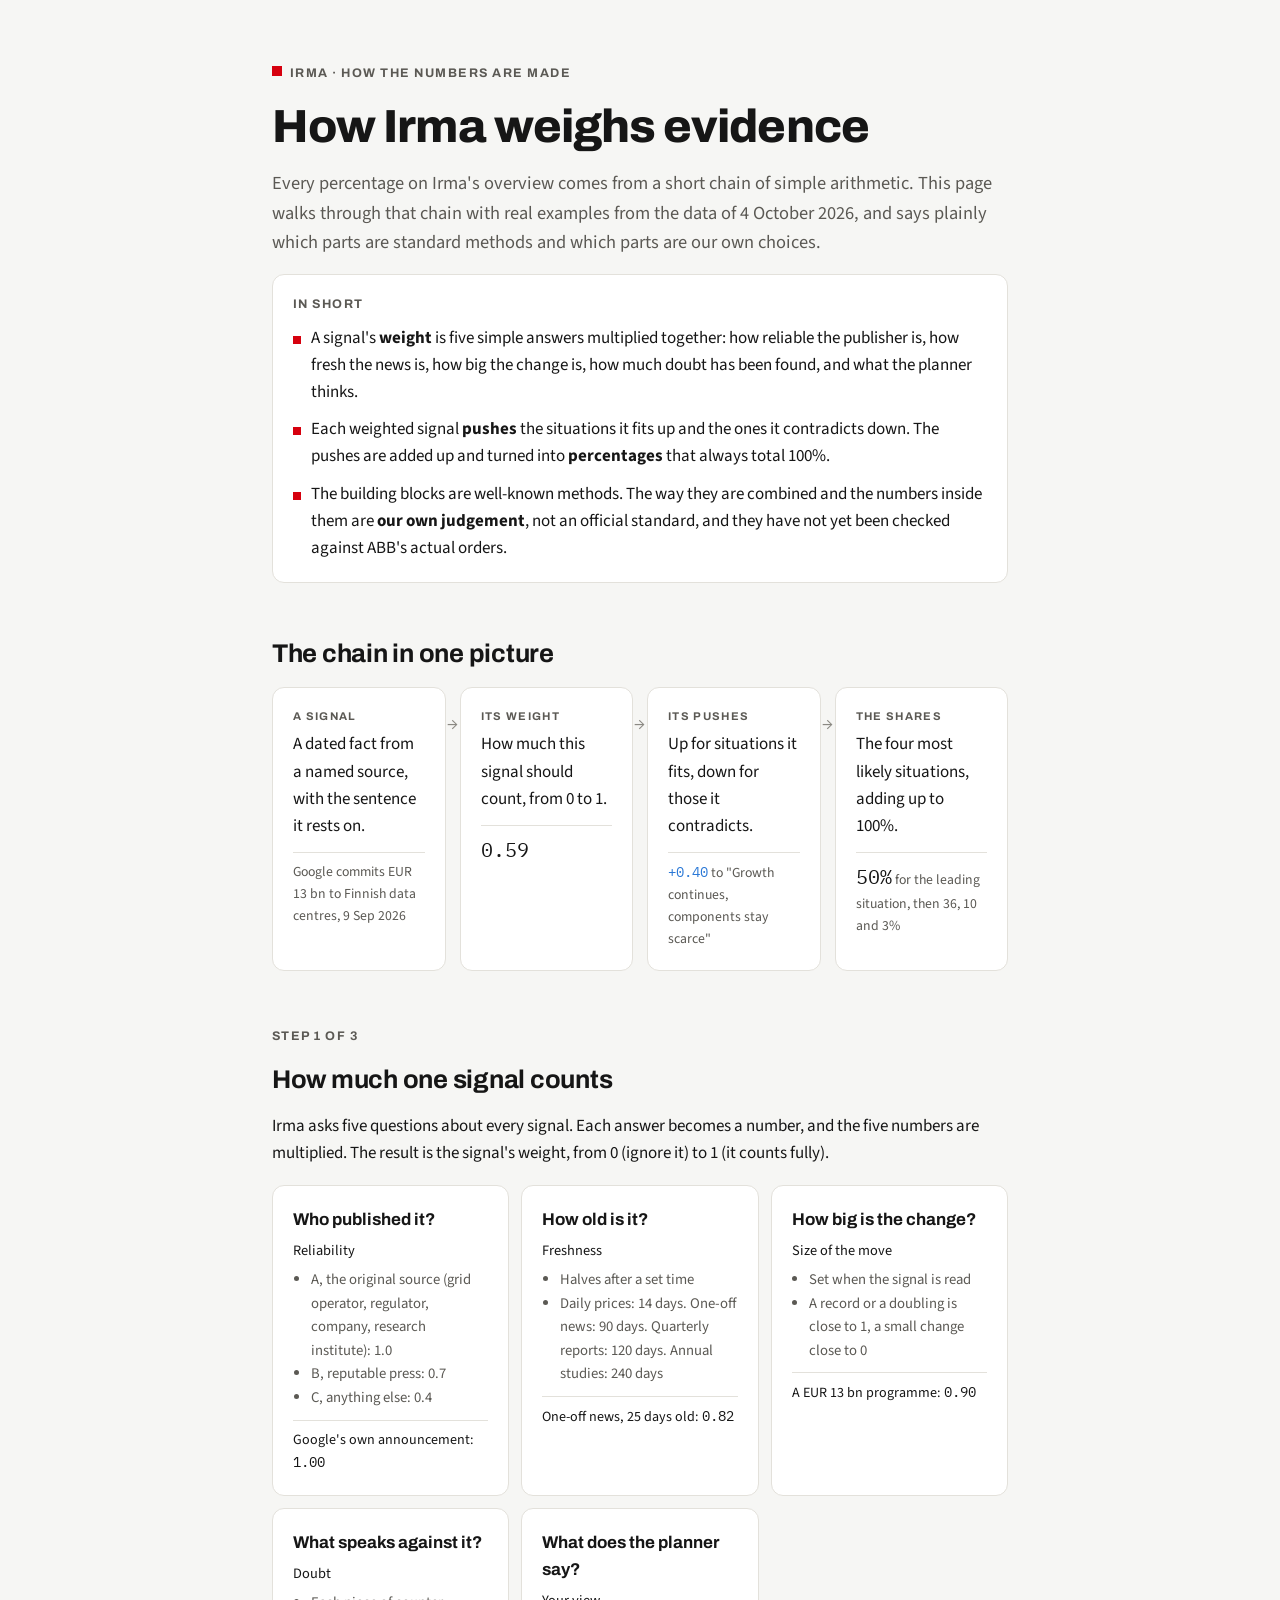
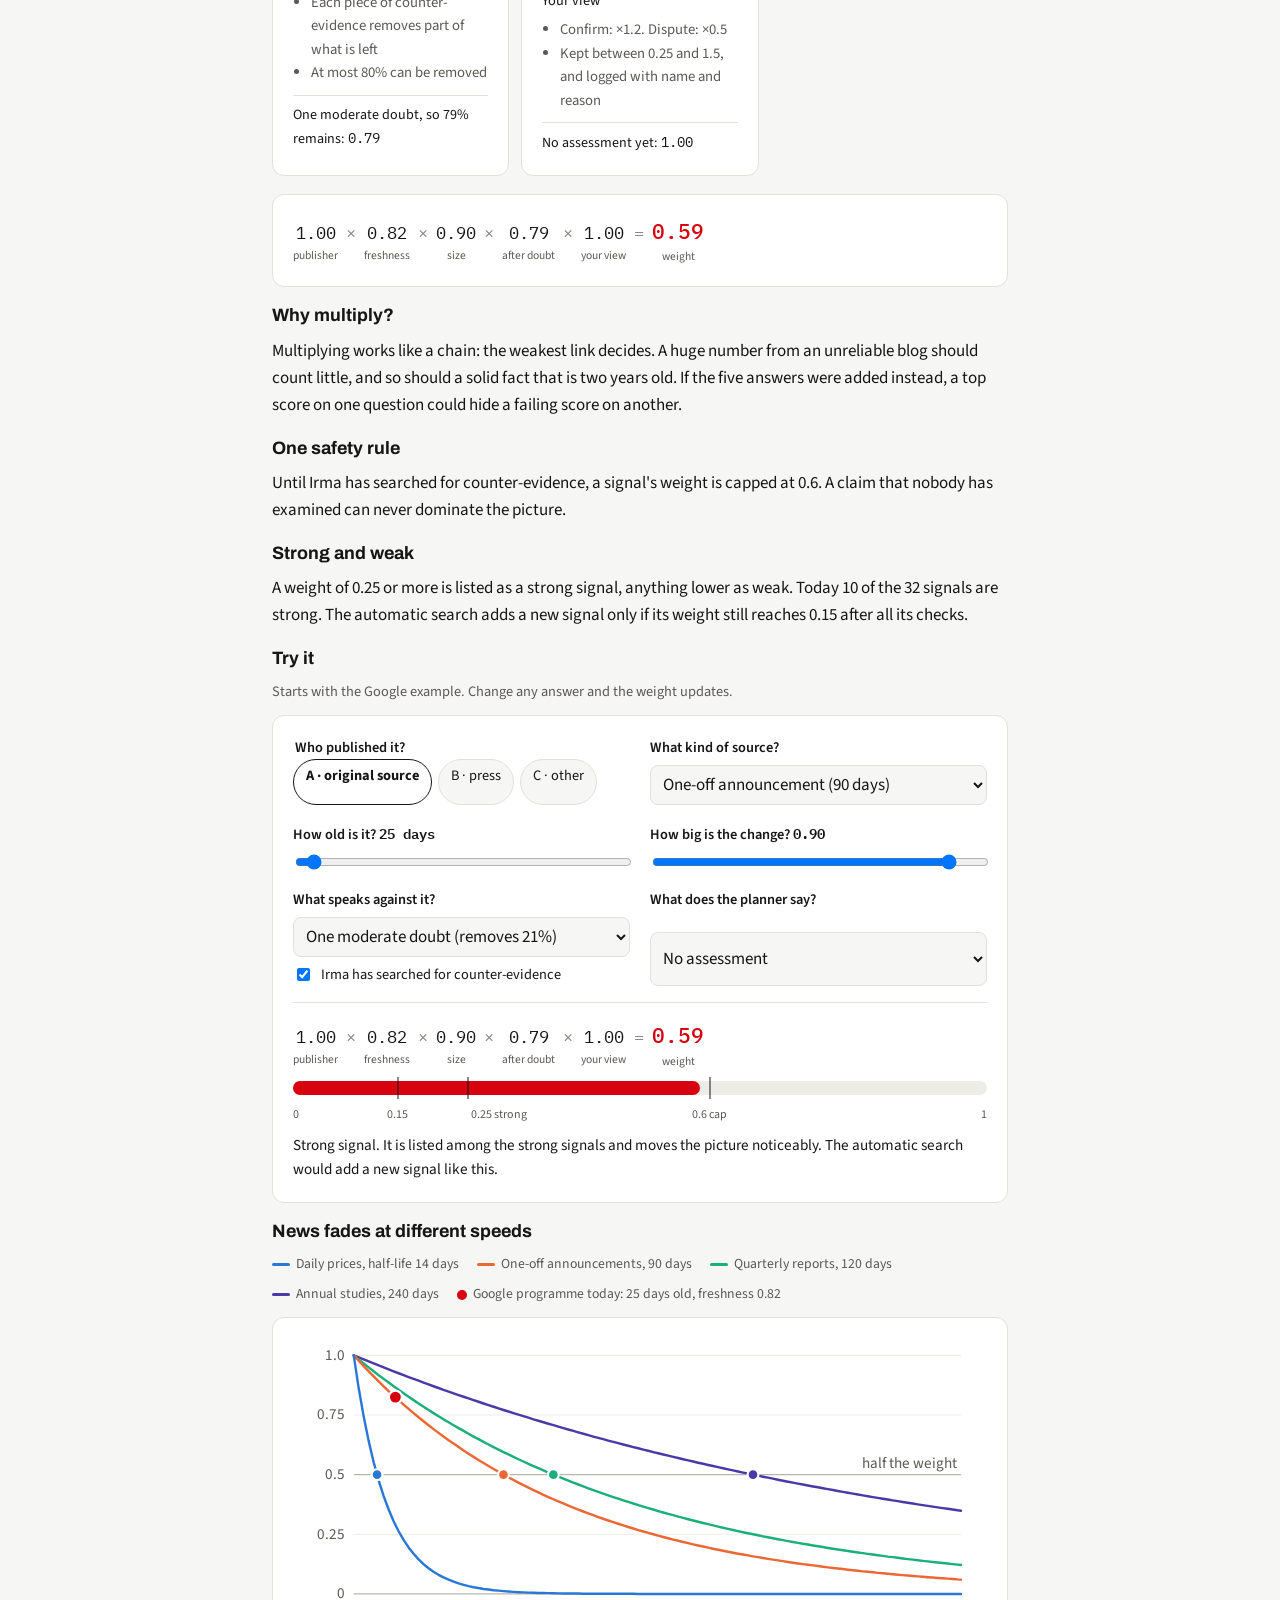
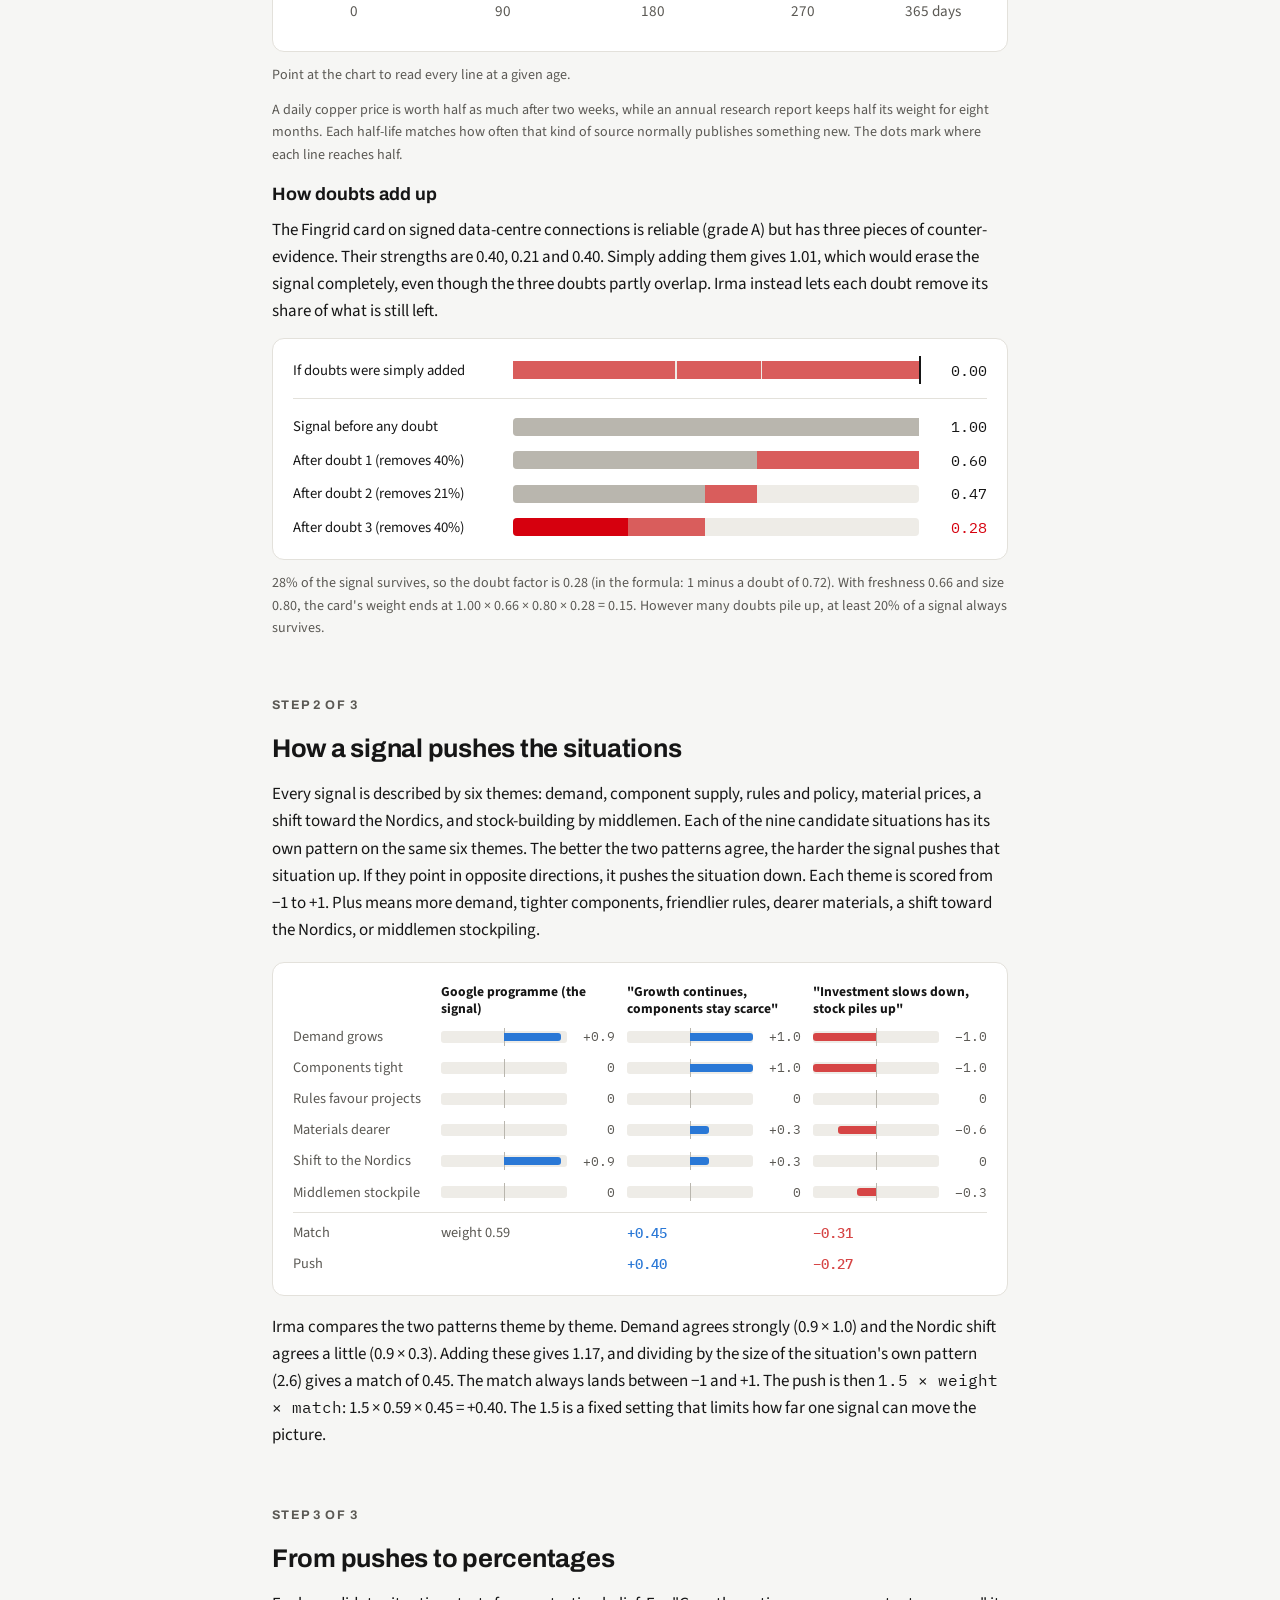
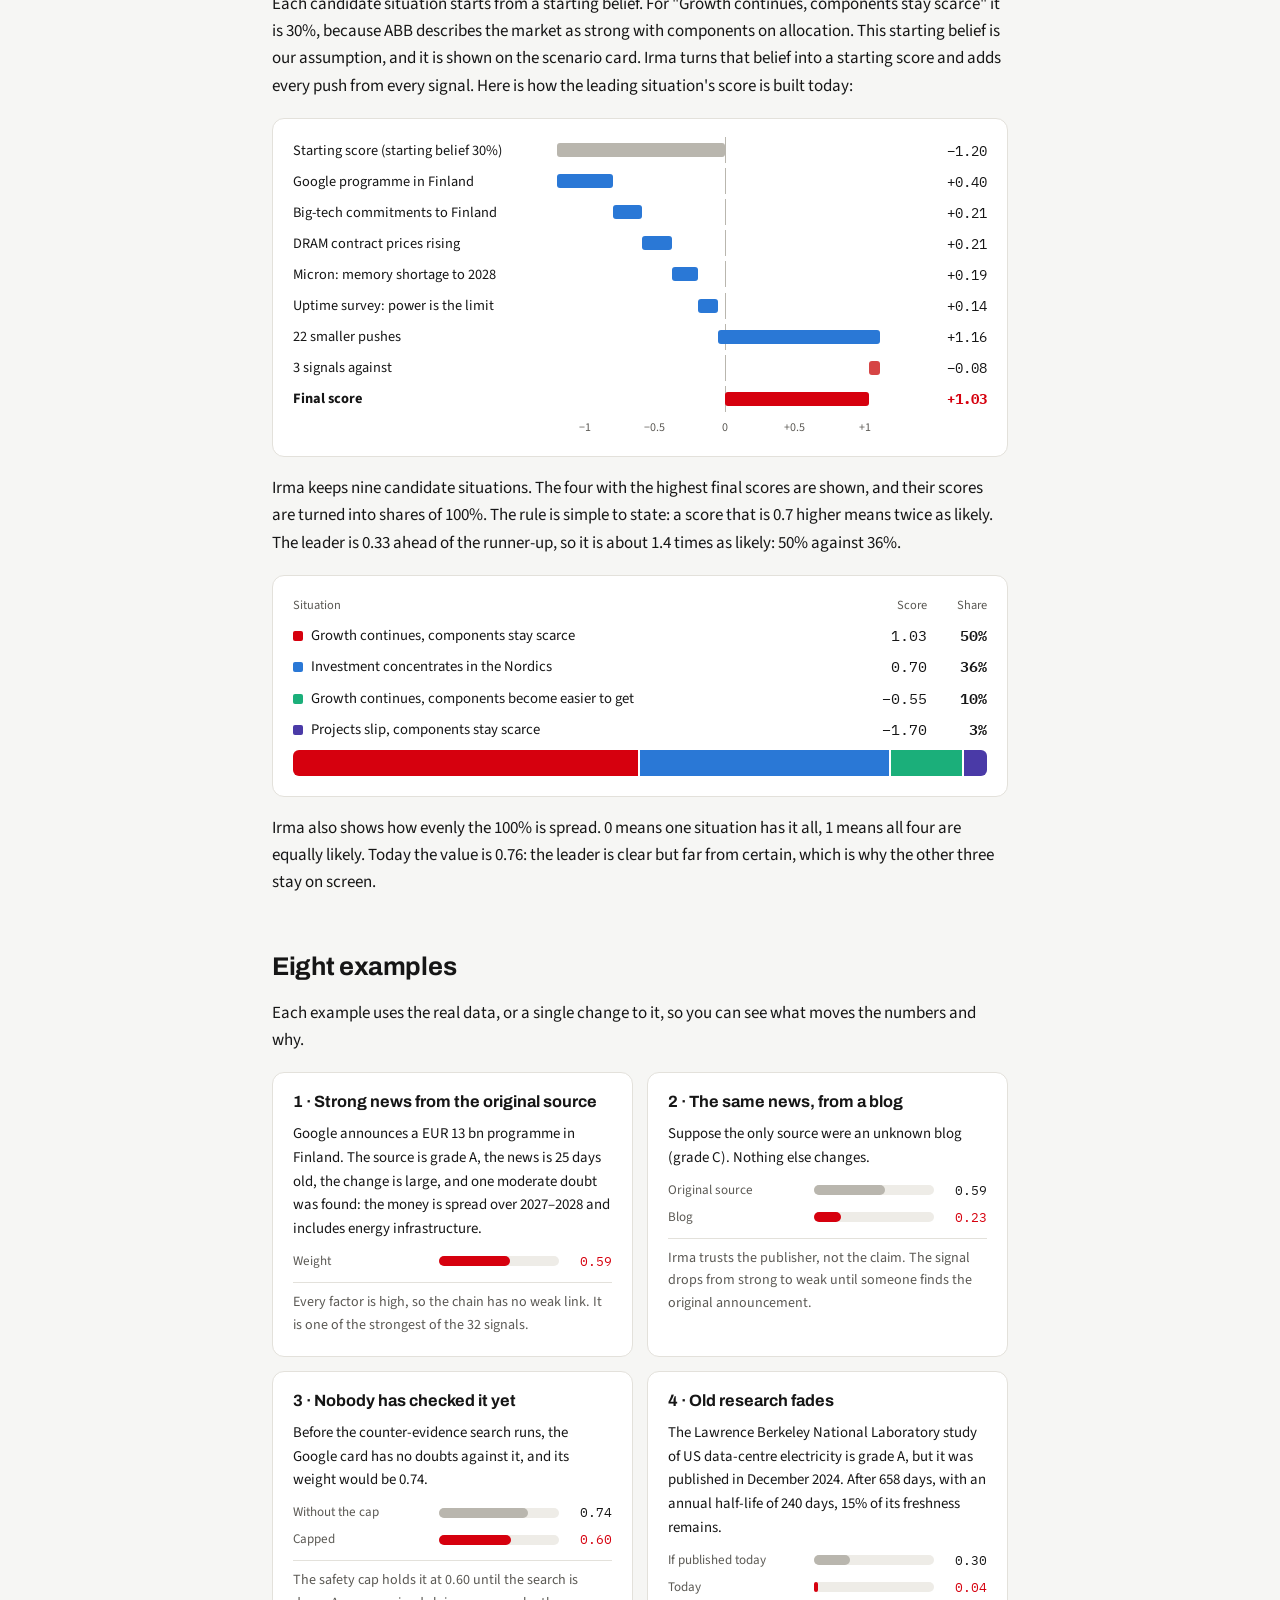
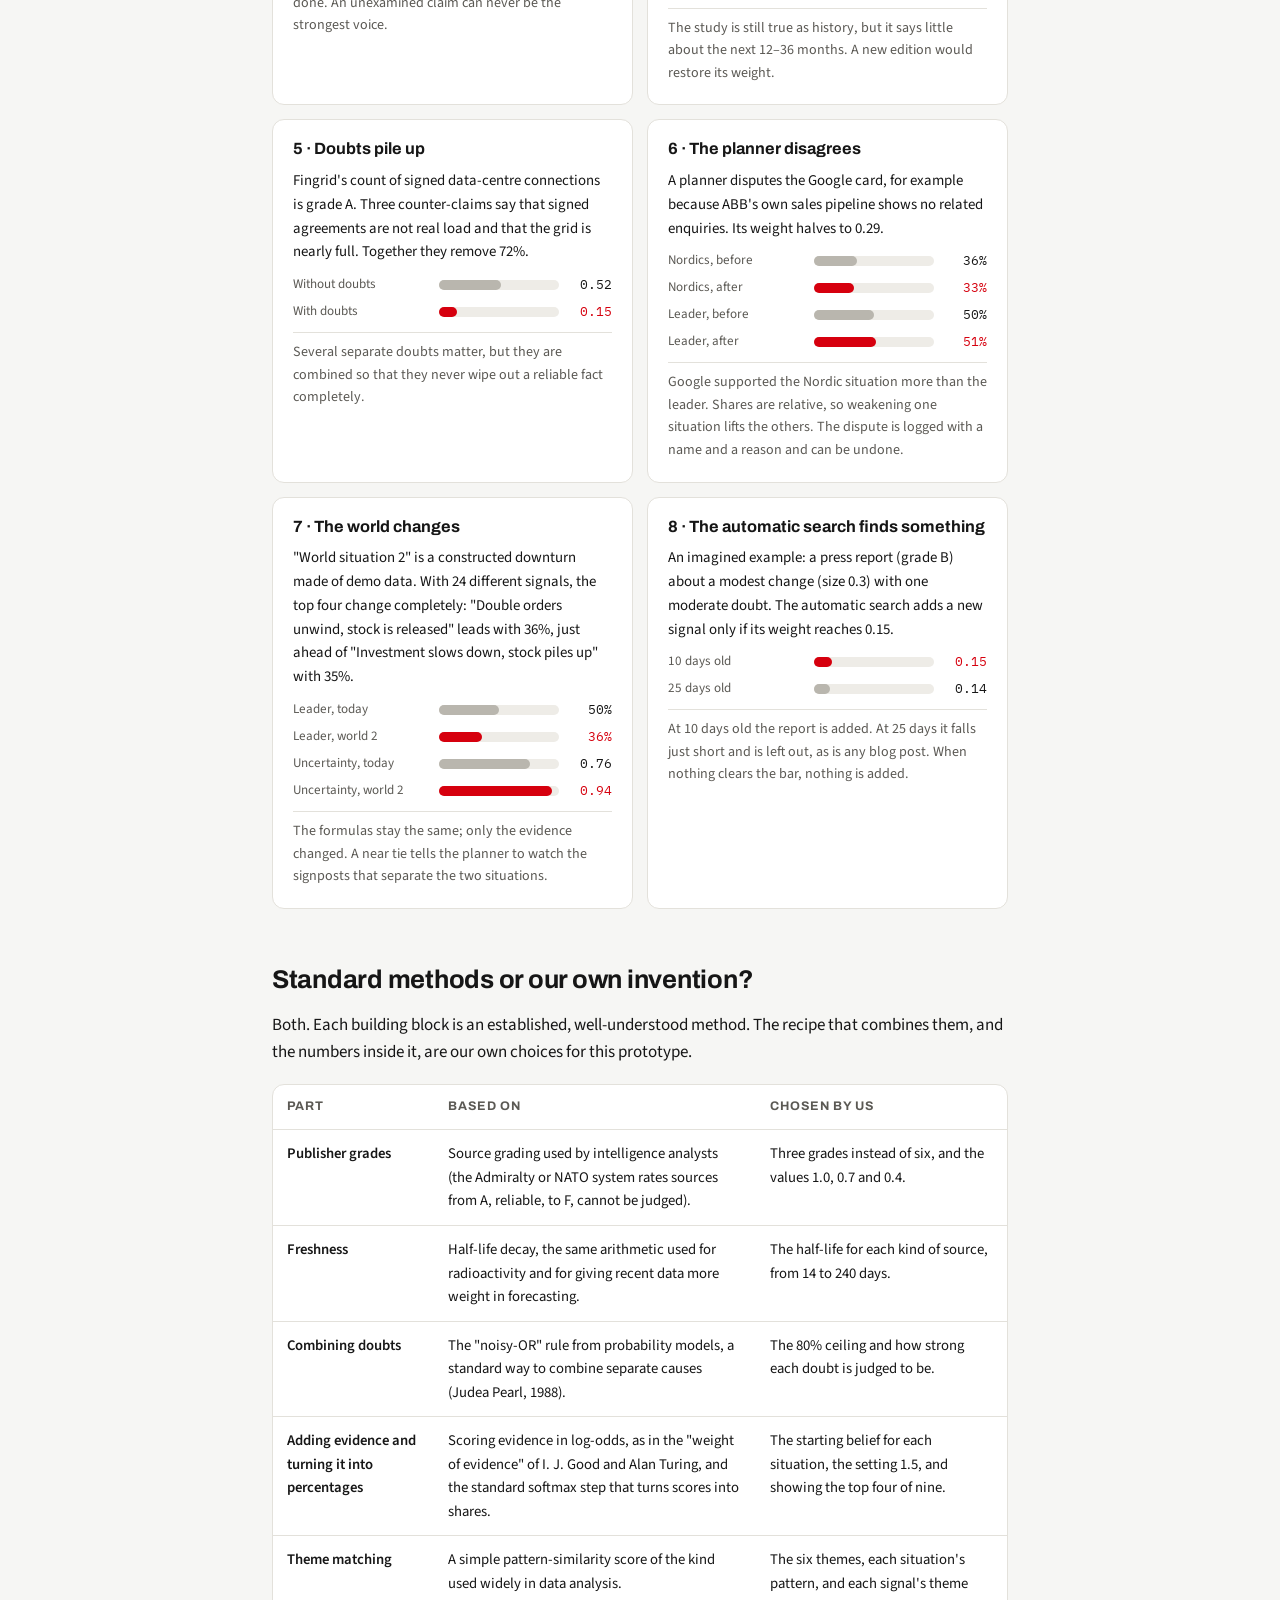
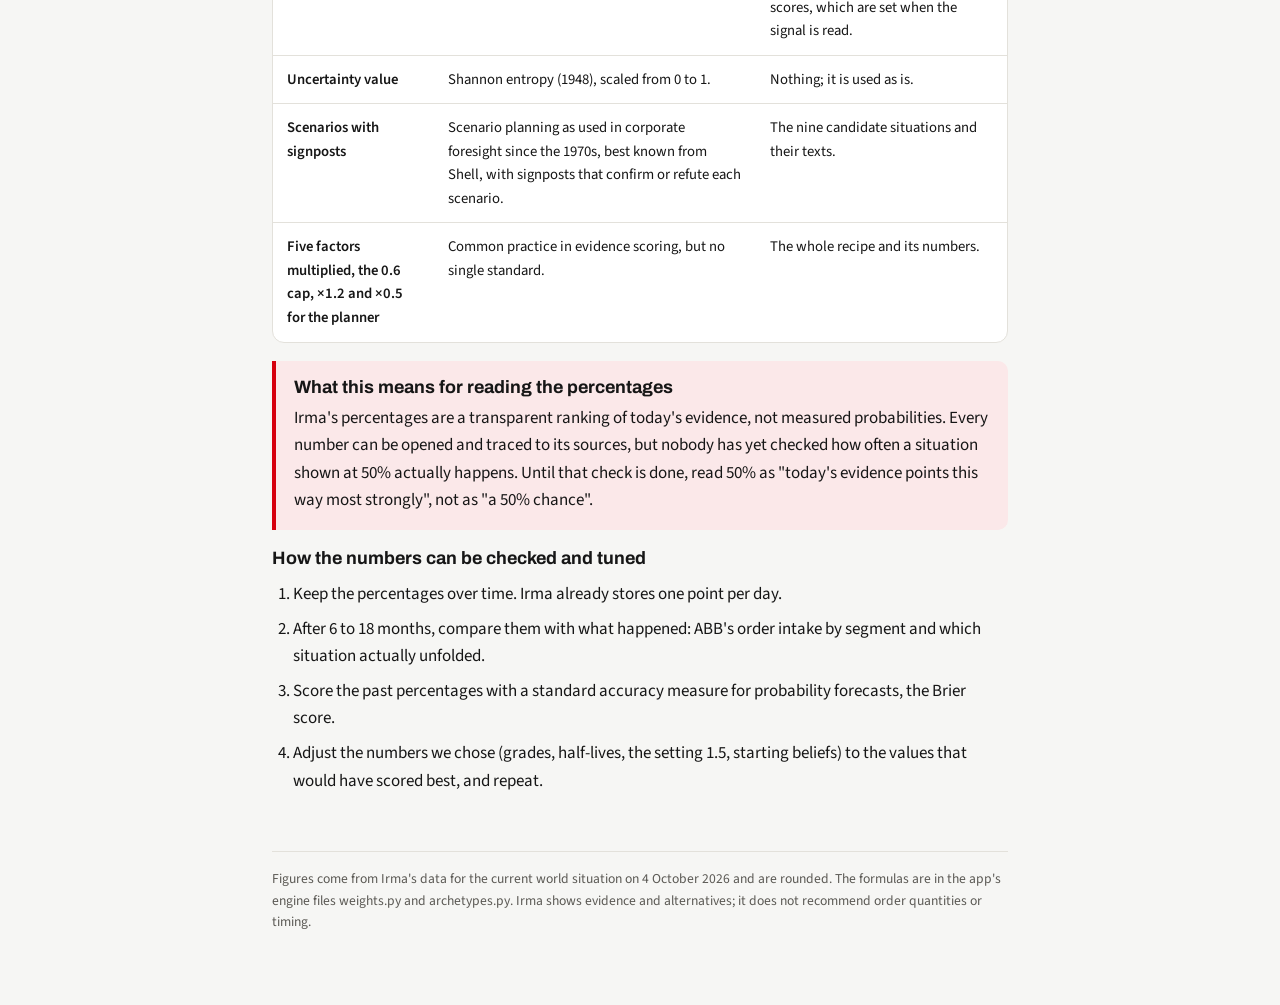
==== docs/how-irma-weighs-evidence.html @ e904d4e8 "Irma: weak-signal scenario monitor for ABB Distribution Solutions Junction Vaasa 2026 prototype. Fas" ====
<!doctype html>
<html lang="en">
<head>
<meta charset="utf-8">
<meta name="viewport" content="width=device-width,initial-scale=1">
<title>How Irma Weighs Evidence</title>
<link rel="preconnect" href="https://fonts.googleapis.com">
<link rel="preconnect" href="https://fonts.gstatic.com" crossorigin>
<link href="https://fonts.googleapis.com/css2?family=Archivo:wght@500;700;800&family=Source+Sans+3:ital,wght@0,400;0,600;0,700;1,400&family=IBM+Plex+Mono:wght@400;500&display=swap" rel="stylesheet">
<style>
/* Layout: one reading column (about 46rem) on a quiet off-white ground; diagrams sit in white panels;
   ABB red is reserved for the brand mark and for the result in each example, blue/red for pushes up/down. */
:root {
  --bg: #f6f6f4; --surface: #ffffff; --fg: #161616; --muted: #5b5954; --faint: #8b8983; --line: #e3e1db; --grid: #eeece7;
  --accent: #d6000e; --accent-soft: #fbe8e9;
  --for: #2a78d6; --against: #d64545; --neutral: #b9b6ae;
  --s1: #2a78d6; --s2: #eb6834; --s3: #1baf7a; --s4: #4a3aa7;
  --r1: #d6000e; --r2: #2a78d6; --r3: #1baf7a; --r4: #4a3aa7;
  --font-display: "Archivo", "Helvetica Neue", Arial, sans-serif;
  --font-body: "Source Sans 3", "Segoe UI", Helvetica, Arial, sans-serif;
  --font-mono: "IBM Plex Mono", ui-monospace, Menlo, Consolas, monospace;
}
@media (prefers-color-scheme: dark) {
  :root:not([data-theme="light"]) {
    --bg: #111111; --surface: #1a1a19; --fg: #f2f1ed; --muted: #b3b1aa; --faint: #8a8882; --line: #2f2e2b; --grid: #262624;
    --accent: #ff4a54; --accent-soft: #3a1618; --for: #4b93ea; --against: #ec6a6a; --neutral: #5f5d58;
    --s1: #3987e5; --s2: #d95926; --s3: #199e70; --s4: #9085e9;
    --r1: #ff4a54; --r2: #3987e5; --r3: #199e70; --r4: #9085e9;
    color-scheme: dark;
  }
}
:root[data-theme="dark"] {
  --bg: #111111; --surface: #1a1a19; --fg: #f2f1ed; --muted: #b3b1aa; --faint: #8a8882; --line: #2f2e2b; --grid: #262624;
  --accent: #ff4a54; --accent-soft: #3a1618; --for: #4b93ea; --against: #ec6a6a; --neutral: #5f5d58;
  --s1: #3987e5; --s2: #d95926; --s3: #199e70; --s4: #9085e9;
  --r1: #ff4a54; --r2: #3987e5; --r3: #199e70; --r4: #9085e9;
  color-scheme: dark;
}
* { box-sizing: border-box; }
body { background: var(--bg); color: var(--fg); font-family: var(--font-body); font-size: 17px; line-height: 1.6; padding-inline: 20px; padding-block: 0 64px; }
.wrap { max-width: 46rem; margin: 0 auto; display: grid; gap: 56px; }
h1, h2, h3 { font-family: var(--font-display); text-wrap: balance; margin: 0; line-height: 1.15; }
h1 { font-size: clamp(2rem, 5vw, 2.9rem); font-weight: 800; letter-spacing: -0.02em; }
h2 { font-size: 1.6rem; font-weight: 700; letter-spacing: -0.01em; }
h3 { font-size: 1.12rem; font-weight: 700; }
p { margin: 0; }
.eyebrow { font-family: var(--font-display); font-size: 0.78rem; font-weight: 700; letter-spacing: 0.12em; text-transform: uppercase; color: var(--muted); }
.mark { display: inline-block; width: 10px; height: 10px; background: var(--accent); margin-right: 8px; vertical-align: 1px; }
.lede { font-size: 1.15rem; color: var(--muted); }
section { display: grid; gap: 18px; }
.stack { display: grid; gap: 12px; }
.num { font-family: var(--font-mono); font-variant-numeric: tabular-nums; }
.muted { color: var(--muted); }
.small { font-size: 0.9rem; }
.panel { background: var(--surface); border: 1px solid var(--line); border-radius: 12px; padding: 20px; min-width: 0; }
.caption { font-size: 0.88rem; color: var(--muted); }
header.top { padding-top: 56px; display: grid; gap: 16px; }

/* in short */
.short { display: grid; gap: 10px; padding: 0; margin: 0; list-style: none; }
.short li { padding-left: 18px; position: relative; }
.short li::before { content: ""; position: absolute; left: 0; top: 0.65em; width: 8px; height: 8px; background: var(--accent); }

/* flow */
.flow { display: grid; grid-template-columns: repeat(4, minmax(0, 1fr)); gap: 14px; }
.flow .step { position: relative; display: grid; gap: 6px; align-content: start; }
.flow .step:not(:last-child)::after { content: "→"; position: absolute; right: -13px; top: 22px; color: var(--faint); font-size: 1.1rem; }
.step .eyebrow { font-size: 0.7rem; }
.step .ex { margin-top: 6px; padding-top: 8px; border-top: 1px solid var(--line); font-size: 0.86rem; color: var(--muted); }
.step .big { font-family: var(--font-mono); font-size: 1.25rem; color: var(--fg); }

/* factors */
.factors { display: grid; grid-template-columns: repeat(auto-fit, minmax(200px, 1fr)); gap: 12px; }
.factor { display: grid; gap: 6px; align-content: start; }
.factor .q { font-family: var(--font-display); font-weight: 700; }
.factor ul { margin: 0; padding-left: 1.1rem; font-size: 0.92rem; color: var(--muted); }
.factor .ex { font-size: 0.88rem; border-top: 1px solid var(--line); padding-top: 8px; margin-top: 4px; }
.equation { display: flex; flex-wrap: wrap; align-items: baseline; gap: 6px 8px; font-family: var(--font-mono); font-size: 1.05rem; }
.equation .op { color: var(--faint); }
.equation .result { color: var(--accent); font-weight: 500; font-size: 1.3rem; }
.equation .lbl { display: block; font-family: var(--font-body); font-size: 0.72rem; color: var(--muted); }
.term { display: grid; text-align: center; }

/* calculator */
.calc { display: grid; grid-template-columns: repeat(2, minmax(0, 1fr)); gap: 16px 20px; }
.calc .field { display: grid; gap: 6px; min-width: 0; }
.calc label, .calc legend { font-size: 0.9rem; font-weight: 600; }
.calc fieldset { border: 0; padding: 0; margin: 0; display: grid; gap: 6px; }
.seg { display: flex; flex-wrap: wrap; gap: 6px; }
.seg label { font-weight: 400; border: 1px solid var(--line); border-radius: 999px; padding: 4px 12px; cursor: pointer; background: var(--bg); }
.seg input { position: absolute; opacity: 0; pointer-events: none; }
.seg input:checked + span { font-weight: 700; }
.seg label:has(input:checked) { border-color: var(--fg); background: var(--surface); }
.seg label:focus-within { outline: 2px solid var(--for); outline-offset: 2px; }
.calc select, .calc input[type=range] { width: 100%; font: inherit; }
.calc select { padding: 6px 8px; border-radius: 8px; border: 1px solid var(--line); background: var(--bg); color: var(--fg); }
.calc .check { display: flex; gap: 8px; align-items: center; font-weight: 400; }
.calc-out { grid-column: 1 / -1; display: grid; gap: 10px; border-top: 1px solid var(--line); padding-top: 16px; }
.wbar { position: relative; height: 14px; background: var(--grid); border-radius: 7px; }
.wbar .fill { position: absolute; left: 0; top: 0; bottom: 0; background: var(--accent); border-radius: 7px; transition: width 0.2s; }
.wbar .tick { position: absolute; top: -4px; bottom: -4px; width: 2px; background: var(--fg); opacity: 0.5; }
.wticks { position: relative; height: 18px; font-size: 0.75rem; color: var(--muted); }
.wticks span { position: absolute; transform: translateX(-50%); white-space: nowrap; }
.status { font-size: 0.95rem; }

/* freshness chart */
.chart-scroll { overflow-x: auto; }
.chart-scroll svg { display: block; width: 100%; height: auto; }
.legend { display: flex; flex-wrap: wrap; gap: 8px 18px; font-size: 0.86rem; color: var(--muted); }
.legend .key { display: inline-block; width: 18px; height: 3px; border-radius: 2px; vertical-align: middle; margin-right: 6px; }
svg .gridline { stroke: var(--grid); stroke-width: 1; }
svg .axis { stroke: var(--neutral); stroke-width: 1; }
svg .t { fill: var(--muted); font-family: var(--font-body); font-size: 14px; }
svg .t-strong { fill: var(--fg); font-family: var(--font-body); font-size: 12px; font-weight: 600; }
svg .ln { fill: none; stroke-width: 2.25; stroke-linecap: round; stroke-linejoin: round; }
.c1 { stroke: var(--s1); } .c2 { stroke: var(--s2); } .c3 { stroke: var(--s3); } .c4 { stroke: var(--s4); }
.f1 { fill: var(--s1); } .f2 { fill: var(--s2); } .f3 { fill: var(--s3); } .f4 { fill: var(--s4); }
svg .dot-ring { stroke: var(--surface); stroke-width: 2; }
svg .hl { fill: var(--accent); }

/* doubts */
.doubt-rows { display: grid; gap: 10px; }
.drow { display: grid; grid-template-columns: 13rem minmax(0, 1fr) 3.5rem; gap: 12px; align-items: center; font-size: 0.92rem; }
.dtrack { position: relative; height: 18px; background: var(--grid); border-radius: 4px; overflow: visible; }
.dtrack .seg-bar { position: absolute; top: 0; bottom: 0; }
.dtrack .left { background: var(--neutral); border-radius: 4px 0 0 4px; }
.dtrack .removed { background: var(--against); opacity: 0.85; }
.dtrack .end { position: absolute; top: -5px; bottom: -5px; width: 2px; background: var(--fg); }
.drow .v { text-align: right; font-family: var(--font-mono); }
.drow.result .v { color: var(--accent); }
.dsep { height: 1px; background: var(--line); margin: 6px 0; }

/* fingerprints */
.fp { display: grid; grid-template-columns: 8.5rem repeat(3, minmax(0, 1fr)); gap: 8px 12px; align-items: center; font-size: 0.9rem; }
.fp .h { font-weight: 700; font-size: 0.85rem; line-height: 1.25; align-self: end; }
.fp .theme { color: var(--muted); }
.dv { display: grid; grid-template-columns: minmax(0, 1fr) 2.6rem; gap: 6px; align-items: center; }
.dv .track { position: relative; height: 12px; background: var(--grid); border-radius: 3px; }
.dv .track::before { content: ""; position: absolute; left: 50%; top: -3px; bottom: -3px; width: 1px; background: var(--neutral); }
.dv .bar { position: absolute; top: 2px; bottom: 2px; }
.dv .pos { left: 50%; background: var(--for); border-radius: 0 3px 3px 0; }
.dv .neg { right: 50%; background: var(--against); border-radius: 3px 0 0 3px; }
.dv .v { font-family: var(--font-mono); font-size: 0.82rem; text-align: right; color: var(--muted); }
.fp .rule { grid-column: 1 / -1; height: 1px; background: var(--line); }
.fp .short { display: none; }
p .num { font-size: 0.92em; }
.fp .total { font-family: var(--font-mono); font-weight: 500; }
.fp .total.up { color: var(--for); } .fp .total.down { color: var(--against); }

/* waterfall and shares */
.wf { display: grid; gap: 8px; }
.wf-row { display: grid; grid-template-columns: 14rem minmax(0, 1fr) 3.4rem; gap: 12px; align-items: center; font-size: 0.9rem; }
.wf-track { position: relative; height: 18px; }
.wf-zero { position: absolute; top: -4px; bottom: -4px; width: 1px; background: var(--neutral); }
.wf-bar { position: absolute; top: 2px; bottom: 2px; border-radius: 3px; }
.wf-bar.start { background: var(--neutral); } .wf-bar.up { background: var(--for); } .wf-bar.down { background: var(--against); } .wf-bar.final { background: var(--accent); }
.wf-row .v { text-align: right; font-family: var(--font-mono); }
.wf-row.final { font-weight: 700; } .wf-row.final .v { color: var(--accent); }
.wf-axis { position: relative; height: 18px; font-size: 0.75rem; color: var(--muted); }
.wf-axis span { position: absolute; transform: translateX(-50%); }
.scores { display: grid; gap: 8px; }
.sc-row { display: grid; grid-template-columns: minmax(0, 1fr) 4rem 3rem; gap: 12px; align-items: center; font-size: 0.92rem; }
.sc-name { display: flex; gap: 8px; align-items: baseline; min-width: 0; }
.sw { flex: none; width: 10px; height: 10px; border-radius: 2px; transform: translateY(1px); }
.b1 { background: var(--r1); } .b2 { background: var(--r2); } .b3 { background: var(--r3); } .b4 { background: var(--r4); }
.sc-row .v { text-align: right; font-family: var(--font-mono); }
.sc-row .p { text-align: right; font-family: var(--font-mono); font-weight: 600; }
.sc-head { font-size: 0.78rem; color: var(--muted); }
.shares { display: flex; height: 26px; border-radius: 6px; overflow: hidden; gap: 2px; background: var(--surface); }
.shares span { display: block; height: 100%; }

/* examples */
.cases { display: grid; grid-template-columns: repeat(2, minmax(0, 1fr)); gap: 14px; }
.case { display: grid; gap: 10px; align-content: start; }
.case h3 { font-size: 1.02rem; }
.case .what { font-size: 0.93rem; }
.case .why { font-size: 0.88rem; color: var(--muted); border-top: 1px solid var(--line); padding-top: 8px; }
.mini { display: grid; gap: 6px; }
.mini-row { display: grid; grid-template-columns: 8.6rem minmax(0, 1fr) 2.8rem; gap: 8px; align-items: center; font-size: 0.82rem; color: var(--muted); }
.mini-track { position: relative; height: 10px; background: var(--grid); border-radius: 5px; }
.mini-track span { position: absolute; left: 0; top: 0; bottom: 0; border-radius: 5px; }
.mini-track .before { background: var(--neutral); } .mini-track .after { background: var(--accent); }
.mini-row .v { text-align: right; font-family: var(--font-mono); color: var(--fg); }
.mini-row.after-row .v { color: var(--accent); }
.kv { font-family: var(--font-mono); font-size: 0.82rem; color: var(--muted); }

/* table */
.table-scroll { overflow-x: auto; border: 1px solid var(--line); border-radius: 12px; background: var(--surface); }
table { width: 100%; border-collapse: collapse; font-size: 0.92rem; }
th, td { text-align: left; vertical-align: top; padding: 12px 14px; border-bottom: 1px solid var(--line); }
th { font-family: var(--font-display); font-size: 0.78rem; letter-spacing: 0.08em; text-transform: uppercase; color: var(--muted); font-weight: 700; }
tr:last-child td { border-bottom: 0; }
td:first-child { font-weight: 600; width: 22%; }
.verdict { padding: 16px 18px; border-left: 4px solid var(--accent); background: var(--accent-soft); border-radius: 0 10px 10px 0; display: grid; gap: 8px; }
ol.steps { margin: 0; padding-left: 1.3rem; display: grid; gap: 8px; }
footer { font-size: 0.85rem; color: var(--muted); border-top: 1px solid var(--line); padding-top: 16px; }
:focus-visible { outline: 2px solid var(--for); outline-offset: 2px; }

@media (max-width: 760px) {
  .flow { grid-template-columns: 1fr 1fr; }
  .flow .step:nth-child(2)::after { display: none; }
  .cases { grid-template-columns: 1fr; }
  .calc { grid-template-columns: 1fr; }
}
@media (max-width: 520px) {
  body { font-size: 16px; }
  table, tbody, tr, td { display: block; } thead { display: none; } td { border-bottom: 0; padding: 4px 14px; } td:first-child { width: auto; padding-top: 14px; } tr { border-bottom: 1px solid var(--line); padding-bottom: 10px; }
  td[data-label]::before { content: attr(data-label) ": "; font-weight: 700; color: var(--muted); }
  .flow { grid-template-columns: 1fr; }
  .flow .step::after { display: none; }
  .drow { grid-template-columns: 1fr 3rem; } .drow .lbl { grid-column: 1 / -1; }
  .wf-row { grid-template-columns: 1fr 3.2rem; } .wf-row .lbl { grid-column: 1 / -1; }
  .fp { grid-template-columns: 5.6rem repeat(3, minmax(0, 1fr)); font-size: 0.8rem; }
  .fp .full { display: none; } .fp .short { display: inline; }
  .dv { grid-template-columns: 1fr; } .dv .v { text-align: left; }
}
@media (prefers-reduced-motion: reduce) { .wbar .fill { transition: none; } }
</style>

<div class="wrap">
  <header class="top">
    <div class="eyebrow"><span class="mark" aria-hidden="true"></span>Irma · how the numbers are made</div>
    <h1>How Irma weighs evidence</h1>
    <p class="lede">Every percentage on Irma's overview comes from a short chain of simple arithmetic. This page walks through that chain with real examples from the data of 4 October 2026, and says plainly which parts are standard methods and which parts are our own choices.</p>
    <div class="panel">
      <div class="eyebrow" style="margin-bottom:10px">In short</div>
      <ul class="short">
        <li>A signal's <strong>weight</strong> is five simple answers multiplied together: how reliable the publisher is, how fresh the news is, how big the change is, how much doubt has been found, and what the planner thinks.</li>
        <li>Each weighted signal <strong>pushes</strong> the situations it fits up and the ones it contradicts down. The pushes are added up and turned into <strong>percentages</strong> that always total 100%.</li>
        <li>The building blocks are well-known methods. The way they are combined and the numbers inside them are <strong>our own judgement</strong>, not an official standard, and they have not yet been checked against ABB's actual orders.</li>
      </ul>
    </div>
  </header>

  <section aria-labelledby="chain">
    <h2 id="chain">The chain in one picture</h2>
    <div class="flow">
      <div class="panel step"><span class="eyebrow">A signal</span><span>A dated fact from a named source, with the sentence it rests on.</span><span class="ex">Google commits EUR 13 bn to Finnish data centres, 9 Sep 2026</span></div>
      <div class="panel step"><span class="eyebrow">Its weight</span><span>How much this signal should count, from 0 to 1.</span><span class="ex"><span class="big">0.59</span></span></div>
      <div class="panel step"><span class="eyebrow">Its pushes</span><span>Up for situations it fits, down for those it contradicts.</span><span class="ex"><span class="num" style="color:var(--for)">+0.40</span> to "Growth continues, components stay scarce"</span></div>
      <div class="panel step"><span class="eyebrow">The shares</span><span>The four most likely situations, adding up to 100%.</span><span class="ex"><span class="big">50%</span> for the leading situation, then 36, 10 and 3%</span></div>
    </div>
  </section>

  <section aria-labelledby="s1">
    <div class="eyebrow">Step 1 of 3</div>
    <h2 id="s1">How much one signal counts</h2>
    <p>Irma asks five questions about every signal. Each answer becomes a number, and the five numbers are multiplied. The result is the signal's weight, from 0 (ignore it) to 1 (it counts fully).</p>
    <div class="factors">
      <div class="panel factor"><span class="q">Who published it?</span><span class="small">Reliability</span>
        <ul><li>A, the original source (grid operator, regulator, company, research institute): 1.0</li><li>B, reputable press: 0.7</li><li>C, anything else: 0.4</li></ul>
        <span class="ex">Google's own announcement: <span class="num">1.00</span></span></div>
      <div class="panel factor"><span class="q">How old is it?</span><span class="small">Freshness</span>
        <ul><li>Halves after a set time</li><li>Daily prices: 14 days. One-off news: 90 days. Quarterly reports: 120 days. Annual studies: 240 days</li></ul>
        <span class="ex">One-off news, 25 days old: <span class="num">0.82</span></span></div>
      <div class="panel factor"><span class="q">How big is the change?</span><span class="small">Size of the move</span>
        <ul><li>Set when the signal is read</li><li>A record or a doubling is close to 1, a small change close to 0</li></ul>
        <span class="ex">A EUR 13 bn programme: <span class="num">0.90</span></span></div>
      <div class="panel factor"><span class="q">What speaks against it?</span><span class="small">Doubt</span>
        <ul><li>Each piece of counter-evidence removes part of what is left</li><li>At most 80% can be removed</li></ul>
        <span class="ex">One moderate doubt, so 79% remains: <span class="num">0.79</span></span></div>
      <div class="panel factor"><span class="q">What does the planner say?</span><span class="small">Your view</span>
        <ul><li>Confirm: ×1.2. Dispute: ×0.5</li><li>Kept between 0.25 and 1.5, and logged with name and reason</li></ul>
        <span class="ex">No assessment yet: <span class="num">1.00</span></span></div>
    </div>
    <div class="panel equation" aria-label="Google example: 1.00 times 0.82 times 0.90 times 0.79 times 1.00 equals 0.59">
      <span class="term"><span>1.00</span><span class="lbl">publisher</span></span><span class="op">×</span>
      <span class="term"><span>0.82</span><span class="lbl">freshness</span></span><span class="op">×</span>
      <span class="term"><span>0.90</span><span class="lbl">size</span></span><span class="op">×</span>
      <span class="term"><span>0.79</span><span class="lbl">after doubt</span></span><span class="op">×</span>
      <span class="term"><span>1.00</span><span class="lbl">your view</span></span><span class="op">=</span>
      <span class="term"><span class="result">0.59</span><span class="lbl">weight</span></span>
    </div>

    <div class="stack">
      <h3>Why multiply?</h3>
      <p>Multiplying works like a chain: the weakest link decides. A huge number from an unreliable blog should count little, and so should a solid fact that is two years old. If the five answers were added instead, a top score on one question could hide a failing score on another.</p>
    </div>
    <div class="stack">
      <h3>One safety rule</h3>
      <p>Until Irma has searched for counter-evidence, a signal's weight is capped at 0.6. A claim that nobody has examined can never dominate the picture.</p>
    </div>
    <div class="stack">
      <h3>Strong and weak</h3>
      <p>A weight of 0.25 or more is listed as a strong signal, anything lower as weak. Today 10 of the 32 signals are strong. The automatic search adds a new signal only if its weight still reaches 0.15 after all its checks.</p>
    </div>

    <div class="stack">
      <h3>Try it</h3>
      <p class="muted small">Starts with the Google example. Change any answer and the weight updates.</p>
      <form class="panel calc" id="calc" aria-label="Weight calculator">
        <fieldset class="field"><legend>Who published it?</legend>
          <div class="seg">
            <label><input type="radio" name="grade" id="grade-a" value="A" checked><span>A · original source</span></label>
            <label><input type="radio" name="grade" id="grade-b" value="B"><span>B · press</span></label>
            <label><input type="radio" name="grade" id="grade-c" value="C"><span>C · other</span></label>
          </div>
        </fieldset>
        <div class="field"><label for="calc-freq">What kind of source?</label>
          <select id="calc-freq">
            <option value="14">Daily prices (half-life 14 days)</option>
            <option value="30">Weekly data (30 days)</option>
            <option value="60">Monthly data (60 days)</option>
            <option value="90" selected>One-off announcement (90 days)</option>
            <option value="120">Quarterly report (120 days)</option>
            <option value="240">Annual study (240 days)</option>
          </select></div>
        <div class="field"><label for="calc-age">How old is it? <span class="num" id="calc-age-out">25 days</span></label>
          <input type="range" id="calc-age" min="0" max="730" step="1" value="25"></div>
        <div class="field"><label for="calc-size">How big is the change? <span class="num" id="calc-size-out">0.90</span></label>
          <input type="range" id="calc-size" min="0" max="1" step="0.05" value="0.9"></div>
        <div class="field"><label for="calc-doubt">What speaks against it?</label>
          <select id="calc-doubt">
            <option value="none">Nothing found</option>
            <option value="mild" selected>One moderate doubt (removes 21%)</option>
            <option value="strong">One strong doubt (removes 60%)</option>
            <option value="three">Three doubts, like the Fingrid card (removes 72%)</option>
          </select>
          <label class="check"><input type="checkbox" id="calc-checked" checked> Irma has searched for counter-evidence</label></div>
        <div class="field"><label for="calc-view">What does the planner say?</label>
          <select id="calc-view">
            <option value="1" selected>No assessment</option>
            <option value="1.2">Confirmed</option>
            <option value="0.5">Disputed</option>
            <option value="0.25">Disputed twice</option>
          </select></div>
        <div class="calc-out" aria-live="polite">
          <div class="equation" id="calc-eq">
            <span class="term"><span>1.00</span><span class="lbl">publisher</span></span><span class="op">×</span>
            <span class="term"><span>0.82</span><span class="lbl">freshness</span></span><span class="op">×</span>
            <span class="term"><span>0.90</span><span class="lbl">size</span></span><span class="op">×</span>
            <span class="term"><span>0.79</span><span class="lbl">after doubt</span></span><span class="op">×</span>
            <span class="term"><span>1.00</span><span class="lbl">your view</span></span><span class="op">=</span>
            <span class="term"><span class="result">0.59</span><span class="lbl">weight</span></span>
          </div>
          <div class="wbar" aria-hidden="true"><span class="fill" id="calc-fill" style="width:58.6%"></span><span class="tick" style="left:15%"></span><span class="tick" style="left:25%"></span><span class="tick" style="left:60%"></span></div>
          <div class="wticks" aria-hidden="true"><span style="left:0;transform:none">0</span><span style="left:15%">0.15</span><span style="left:25%;transform:none;padding-left:4px">0.25 strong</span><span style="left:60%">0.6 cap</span><span style="left:100%;transform:translateX(-100%)">1</span></div>
          <p class="status" id="calc-status">Strong signal. It is listed among the strong signals and moves the picture noticeably. The automatic search would add a new signal like this.</p>
        </div>
      </form>
    </div>

    <div class="stack">
      <h3>News fades at different speeds</h3>
      <div class="legend"><span><span class="key" style="background:var(--s1)"></span>Daily prices, half-life 14 days</span><span><span class="key" style="background:var(--s2)"></span>One-off announcements, 90 days</span><span><span class="key" style="background:var(--s3)"></span>Quarterly reports, 120 days</span><span><span class="key" style="background:var(--s4)"></span>Annual studies, 240 days</span><span><span class="key" style="background:var(--accent);width:10px;height:10px;border-radius:50%"></span>Google programme today: 25 days old, freshness 0.82</span></div>
      <div class="panel chart-scroll">
        <svg viewBox="0 0 640 270" role="img" aria-label="Freshness falls by half after each half-life: daily prices after 14 days, one-off news after 90 days, quarterly reports after 120 days, annual studies after 240 days.">
          <line class="gridline" x1="56" x2="616" y1="16" y2="16"/><line class="gridline" x1="56" x2="616" y1="71" y2="71"/>
          <line class="gridline" x1="56" x2="616" y1="181" y2="181"/>
          <line class="axis" x1="56" x2="616" y1="126" y2="126"/>
          <line class="axis" x1="56" x2="616" y1="236" y2="236"/>
          <text class="t" x="48" y="20" text-anchor="end">1.0</text><text class="t" x="48" y="75" text-anchor="end">0.75</text>
          <text class="t" x="48" y="130" text-anchor="end">0.5</text><text class="t" x="48" y="185" text-anchor="end">0.25</text><text class="t" x="48" y="240" text-anchor="end">0</text>
          <text class="t" x="56" y="256" text-anchor="middle">0</text><text class="t" x="194.1" y="256" text-anchor="middle">90</text>
          <text class="t" x="332.2" y="256" text-anchor="middle">180</text><text class="t" x="470.2" y="256" text-anchor="middle">270</text>
          <text class="t" x="616" y="256" text-anchor="end">365 days</text>
          <text class="t" x="612" y="120" text-anchor="end">half the weight</text>
          <path class="ln c4" d="M56.0,16.0 L60.6,17.9 L65.2,19.8 L69.8,21.6 L74.4,23.5 L79.0,25.3 L83.6,27.1 L88.2,28.9 L92.8,30.7 L97.4,32.5 L102.0,34.3 L106.6,36.0 L111.2,37.7 L115.8,39.4 L120.4,41.1 L125.0,42.8 L129.6,44.5 L134.2,46.1 L138.8,47.8 L143.5,49.4 L148.1,51.0 L152.7,52.6 L157.3,54.2 L161.9,55.7 L166.5,57.3 L171.1,58.8 L175.7,60.4 L180.3,61.9 L184.9,63.4 L189.5,64.9 L194.1,66.4 L198.7,67.8 L203.3,69.3 L207.9,70.7 L212.5,72.1 L217.1,73.5 L221.7,75.0 L226.3,76.3 L230.9,77.7 L235.5,79.1 L240.1,80.4 L244.7,81.8 L249.3,83.1 L253.9,84.4 L258.5,85.7 L263.1,87.0 L267.7,88.3 L272.3,89.6 L276.9,90.9 L281.5,92.1 L286.1,93.3 L290.7,94.6 L295.3,95.8 L299.9,97.0 L304.5,98.2 L309.2,99.4 L313.8,100.6 L318.4,101.7 L323.0,102.9 L327.6,104.0 L332.2,105.2 L336.8,106.3 L341.4,107.4 L346.0,108.5 L350.6,109.6 L355.2,110.7 L359.8,111.8 L364.4,112.9 L369.0,113.9 L373.6,115.0 L378.2,116.0 L382.8,117.1 L387.4,118.1 L392.0,119.1 L396.6,120.1 L401.2,121.1 L405.8,122.1 L410.4,123.1 L415.0,124.1 L419.6,125.0 L424.2,126.0 L428.8,126.9 L433.4,127.9 L438.0,128.8 L442.6,129.7 L447.2,130.7 L451.8,131.6 L456.4,132.5 L461.0,133.4 L465.6,134.3 L470.2,135.1 L474.8,136.0 L479.5,136.9 L484.1,137.7 L488.7,138.6 L493.3,139.4 L497.9,140.2 L502.5,141.1 L507.1,141.9 L511.7,142.7 L516.3,143.5 L520.9,144.3 L525.5,145.1 L530.1,145.9 L534.7,146.7 L539.3,147.4 L543.9,148.2 L548.5,148.9 L553.1,149.7 L557.7,150.4 L562.3,151.2 L566.9,151.9 L571.5,152.6 L576.1,153.4 L580.7,154.1 L585.3,154.8 L589.9,155.5 L594.5,156.2 L599.1,156.9 L603.7,157.5 L608.3,158.2 L612.9,158.9 L616.0,159.3"/>
          <path class="ln c3" d="M56.0,16.0 L60.6,19.8 L65.2,23.5 L69.8,27.1 L74.4,30.7 L79.0,34.3 L83.6,37.7 L88.2,41.1 L92.8,44.5 L97.4,47.8 L102.0,51.0 L106.6,54.2 L111.2,57.3 L115.8,60.4 L120.4,63.4 L125.0,66.4 L129.6,69.3 L134.2,72.1 L138.8,75.0 L143.5,77.7 L148.1,80.4 L152.7,83.1 L157.3,85.7 L161.9,88.3 L166.5,90.9 L171.1,93.3 L175.7,95.8 L180.3,98.2 L184.9,100.6 L189.5,102.9 L194.1,105.2 L198.7,107.4 L203.3,109.6 L207.9,111.8 L212.5,113.9 L217.1,116.0 L221.7,118.1 L226.3,120.1 L230.9,122.1 L235.5,124.1 L240.1,126.0 L244.7,127.9 L249.3,129.7 L253.9,131.6 L258.5,133.4 L263.1,135.1 L267.7,136.9 L272.3,138.6 L276.9,140.2 L281.5,141.9 L286.1,143.5 L290.7,145.1 L295.3,146.7 L299.9,148.2 L304.5,149.7 L309.2,151.2 L313.8,152.6 L318.4,154.1 L323.0,155.5 L327.6,156.9 L332.2,158.2 L336.8,159.6 L341.4,160.9 L346.0,162.2 L350.6,163.4 L355.2,164.7 L359.8,165.9 L364.4,167.1 L369.0,168.3 L373.6,169.5 L378.2,170.6 L382.8,171.7 L387.4,172.8 L392.0,173.9 L396.6,175.0 L401.2,176.0 L405.8,177.1 L410.4,178.1 L415.0,179.1 L419.6,180.0 L424.2,181.0 L428.8,181.9 L433.4,182.9 L438.0,183.8 L442.6,184.7 L447.2,185.6 L451.8,186.4 L456.4,187.3 L461.0,188.1 L465.6,188.9 L470.2,189.8 L474.8,190.5 L479.5,191.3 L484.1,192.1 L488.7,192.8 L493.3,193.6 L497.9,194.3 L502.5,195.0 L507.1,195.7 L511.7,196.4 L516.3,197.1 L520.9,197.8 L525.5,198.4 L530.1,199.1 L534.7,199.7 L539.3,200.3 L543.9,200.9 L548.5,201.6 L553.1,202.1 L557.7,202.7 L562.3,203.3 L566.9,203.9 L571.5,204.4 L576.1,205.0 L580.7,205.5 L585.3,206.0 L589.9,206.5 L594.5,207.0 L599.1,207.5 L603.7,208.0 L608.3,208.5 L612.9,209.0 L616.0,209.3"/>
          <path class="ln c2" d="M56.0,16.0 L60.6,21.0 L65.2,25.9 L69.8,30.7 L74.4,35.4 L79.0,40.0 L83.6,44.5 L88.2,48.9 L92.8,53.1 L97.4,57.3 L102.0,61.4 L106.6,65.4 L111.2,69.3 L115.8,73.1 L120.4,76.8 L125.0,80.4 L129.6,84.0 L134.2,87.5 L138.8,90.9 L143.5,94.2 L148.1,97.4 L152.7,100.6 L157.3,103.7 L161.9,106.7 L166.5,109.6 L171.1,112.5 L175.7,115.3 L180.3,118.1 L184.9,120.8 L189.5,123.4 L194.1,126.0 L198.7,128.5 L203.3,131.0 L207.9,133.4 L212.5,135.7 L217.1,138.0 L221.7,140.2 L226.3,142.4 L230.9,144.6 L235.5,146.7 L240.1,148.7 L244.7,150.7 L249.3,152.6 L253.9,154.5 L258.5,156.4 L263.1,158.2 L267.7,160.0 L272.3,161.7 L276.9,163.4 L281.5,165.1 L286.1,166.7 L290.7,168.3 L295.3,169.8 L299.9,171.3 L304.5,172.8 L309.2,174.3 L313.8,175.7 L318.4,177.1 L323.0,178.4 L327.6,179.7 L332.2,181.0 L336.8,182.3 L341.4,183.5 L346.0,184.7 L350.6,185.9 L355.2,187.0 L359.8,188.1 L364.4,189.2 L369.0,190.3 L373.6,191.3 L378.2,192.3 L382.8,193.3 L387.4,194.3 L392.0,195.3 L396.6,196.2 L401.2,197.1 L405.8,198.0 L410.4,198.9 L415.0,199.7 L419.6,200.5 L424.2,201.4 L428.8,202.1 L433.4,202.9 L438.0,203.7 L442.6,204.4 L447.2,205.1 L451.8,205.8 L456.4,206.5 L461.0,207.2 L465.6,207.9 L470.2,208.5 L474.8,209.1 L479.5,209.7 L484.1,210.3 L488.7,210.9 L493.3,211.5 L497.9,212.1 L502.5,212.6 L507.1,213.1 L511.7,213.7 L516.3,214.2 L520.9,214.7 L525.5,215.2 L530.1,215.6 L534.7,216.1 L539.3,216.6 L543.9,217.0 L548.5,217.4 L553.1,217.9 L557.7,218.3 L562.3,218.7 L566.9,219.1 L571.5,219.5 L576.1,219.8 L580.7,220.2 L585.3,220.6 L589.9,220.9 L594.5,221.3 L599.1,221.6 L603.7,221.9 L608.3,222.2 L612.9,222.6 L616.0,222.8"/>
          <path class="ln c1" d="M56.0,16.0 L60.6,46.4 L65.2,72.5 L69.8,95.1 L74.4,114.6 L79.0,131.3 L83.6,145.8 L88.2,158.2 L92.8,169.0 L97.4,178.2 L102.0,186.2 L106.6,193.1 L111.2,199.0 L115.8,204.1 L120.4,208.5 L125.0,212.3 L129.6,215.6 L134.2,218.4 L138.8,220.8 L143.5,222.9 L148.1,224.7 L152.7,226.3 L157.3,227.6 L161.9,228.8 L166.5,229.8 L171.1,230.6 L175.7,231.4 L180.3,232.0 L184.9,232.6 L189.5,233.0 L194.1,233.4 L198.7,233.8 L203.3,234.1 L207.9,234.4 L212.5,234.6 L217.1,234.8 L221.7,235.0 L226.3,235.1 L230.9,235.2 L235.5,235.3 L240.1,235.4 L244.7,235.5 L249.3,235.6 L253.9,235.6 L258.5,235.7 L263.1,235.7 L267.7,235.8 L272.3,235.8 L276.9,235.8 L281.5,235.8 L286.1,235.9 L290.7,235.9 L295.3,235.9 L299.9,235.9 L304.5,235.9 L309.2,235.9 L313.8,235.9 L318.4,236.0 L323.0,236.0 L327.6,236.0 L332.2,236.0 L336.8,236.0 L341.4,236.0 L346.0,236.0 L350.6,236.0 L355.2,236.0 L359.8,236.0 L364.4,236.0 L369.0,236.0 L373.6,236.0 L378.2,236.0 L382.8,236.0 L387.4,236.0 L392.0,236.0 L396.6,236.0 L401.2,236.0 L405.8,236.0 L410.4,236.0 L415.0,236.0 L419.6,236.0 L424.2,236.0 L428.8,236.0 L433.4,236.0 L438.0,236.0 L442.6,236.0 L447.2,236.0 L451.8,236.0 L456.4,236.0 L461.0,236.0 L465.6,236.0 L470.2,236.0 L474.8,236.0 L479.5,236.0 L484.1,236.0 L488.7,236.0 L493.3,236.0 L497.9,236.0 L502.5,236.0 L507.1,236.0 L511.7,236.0 L516.3,236.0 L520.9,236.0 L525.5,236.0 L530.1,236.0 L534.7,236.0 L539.3,236.0 L543.9,236.0 L548.5,236.0 L553.1,236.0 L557.7,236.0 L562.3,236.0 L566.9,236.0 L571.5,236.0 L576.1,236.0 L580.7,236.0 L585.3,236.0 L589.9,236.0 L594.5,236.0 L599.1,236.0 L603.7,236.0 L608.3,236.0 L612.9,236.0 L616.0,236.0"/>
          <circle class="f1 dot-ring" cx="77.5" cy="126" r="5"/><circle class="f2 dot-ring" cx="194.1" cy="126" r="5"/>
          <circle class="f3 dot-ring" cx="240.1" cy="126" r="5"/><circle class="f4 dot-ring" cx="424.2" cy="126" r="5"/>
          <circle class="hl dot-ring" cx="94.4" cy="54.5" r="6"/>
          <line id="fresh-cross" class="axis" x1="0" x2="0" y1="16" y2="236" style="display:none"/>
          <rect id="fresh-hit" x="56" y="16" width="560" height="220" fill="transparent"/>
                  </svg>
      </div>
      <p class="caption" id="fresh-readout" aria-live="polite">Point at the chart to read every line at a given age.</p>
      <p class="caption">A daily copper price is worth half as much after two weeks, while an annual research report keeps half its weight for eight months. Each half-life matches how often that kind of source normally publishes something new. The dots mark where each line reaches half.</p>
    </div>

    <div class="stack">
      <h3>How doubts add up</h3>
      <p>The Fingrid card on signed data-centre connections is reliable (grade A) but has three pieces of counter-evidence. Their strengths are 0.40, 0.21 and 0.40. Simply adding them gives 1.01, which would erase the signal completely, even though the three doubts partly overlap. Irma instead lets each doubt remove its share of what is still left.</p>
      <div class="panel doubt-rows" role="img" aria-label="Adding the doubts gives 1.01 and erases the signal. Irma removes 40 percent, then 21 percent of the rest, then 40 percent of what remains, leaving 28 percent.">
        <div class="drow"><span class="lbl">If doubts were simply added</span><div class="dtrack"><span class="seg-bar removed" style="left:0;width:40%"></span><span class="seg-bar removed" style="left:40.4%;width:20.6%"></span><span class="seg-bar removed" style="left:61.4%;width:38.6%"></span><span class="end" style="left:100%"></span></div><span class="v">0.00</span></div>
        <div class="dsep"></div>
        <div class="drow"><span class="lbl">Signal before any doubt</span><div class="dtrack"><span class="seg-bar left" style="left:0;width:100%"></span></div><span class="v">1.00</span></div>
        <div class="drow"><span class="lbl">After doubt 1 (removes 40%)</span><div class="dtrack"><span class="seg-bar left" style="left:0;width:60%"></span><span class="seg-bar removed" style="left:60%;width:40%"></span></div><span class="v">0.60</span></div>
        <div class="drow"><span class="lbl">After doubt 2 (removes 21%)</span><div class="dtrack"><span class="seg-bar left" style="left:0;width:47.4%"></span><span class="seg-bar removed" style="left:47.4%;width:12.6%"></span></div><span class="v">0.47</span></div>
        <div class="drow result"><span class="lbl">After doubt 3 (removes 40%)</span><div class="dtrack"><span class="seg-bar left" style="left:0;width:28.4%;background:var(--accent)"></span><span class="seg-bar removed" style="left:28.4%;width:19%"></span></div><span class="v">0.28</span></div>
      </div>
      <p class="caption">28% of the signal survives, so the doubt factor is 0.28 (in the formula: 1 minus a doubt of 0.72). With freshness 0.66 and size 0.80, the card's weight ends at 1.00 × 0.66 × 0.80 × 0.28 = 0.15. However many doubts pile up, at least 20% of a signal always survives.</p>
    </div>
  </section>

  <section aria-labelledby="s2">
    <div class="eyebrow">Step 2 of 3</div>
    <h2 id="s2">How a signal pushes the situations</h2>
    <p>Every signal is described by six themes: demand, component supply, rules and policy, material prices, a shift toward the Nordics, and stock-building by middlemen. Each of the nine candidate situations has its own pattern on the same six themes. The better the two patterns agree, the harder the signal pushes that situation up. If they point in opposite directions, it pushes the situation down. Each theme is scored from −1 to +1. Plus means more demand, tighter components, friendlier rules, dearer materials, a shift toward the Nordics, or middlemen stockpiling.</p>
    <div class="panel">
      <div class="fp" role="img" aria-label="Google card: demand plus 0.9 and Nordic shift plus 0.9. Growth situation pattern matches at plus 0.45; slowdown situation pattern at minus 0.31.">
        <span></span><span class="h"><span class="full">Google programme (the signal)</span><span class="short">Google (signal)</span></span><span class="h"><span class="full">"Growth continues, components stay scarce"</span><span class="short">Growth, scarce</span></span><span class="h"><span class="full">"Investment slows down, stock piles up"</span><span class="short">Slowdown, surplus</span></span>
        <span class="theme">Demand grows</span><span class="dv"><span class="track"><span class="bar pos" style="width:45.0%"></span></span><span class="v">+0.9</span></span><span class="dv"><span class="track"><span class="bar pos" style="width:50.0%"></span></span><span class="v">+1.0</span></span><span class="dv"><span class="track"><span class="bar neg" style="width:50.0%"></span></span><span class="v">−1.0</span></span>
        <span class="theme">Components tight</span><span class="dv"><span class="track"></span><span class="v">0</span></span><span class="dv"><span class="track"><span class="bar pos" style="width:50.0%"></span></span><span class="v">+1.0</span></span><span class="dv"><span class="track"><span class="bar neg" style="width:50.0%"></span></span><span class="v">−1.0</span></span>
        <span class="theme">Rules favour projects</span><span class="dv"><span class="track"></span><span class="v">0</span></span><span class="dv"><span class="track"></span><span class="v">0</span></span><span class="dv"><span class="track"></span><span class="v">0</span></span>
        <span class="theme">Materials dearer</span><span class="dv"><span class="track"></span><span class="v">0</span></span><span class="dv"><span class="track"><span class="bar pos" style="width:15.0%"></span></span><span class="v">+0.3</span></span><span class="dv"><span class="track"><span class="bar neg" style="width:30.0%"></span></span><span class="v">−0.6</span></span>
        <span class="theme">Shift to the Nordics</span><span class="dv"><span class="track"><span class="bar pos" style="width:45.0%"></span></span><span class="v">+0.9</span></span><span class="dv"><span class="track"><span class="bar pos" style="width:15.0%"></span></span><span class="v">+0.3</span></span><span class="dv"><span class="track"></span><span class="v">0</span></span>
        <span class="theme">Middlemen stockpile</span><span class="dv"><span class="track"></span><span class="v">0</span></span><span class="dv"><span class="track"></span><span class="v">0</span></span><span class="dv"><span class="track"><span class="bar neg" style="width:15.0%"></span></span><span class="v">−0.3</span></span>
        <span class="rule"></span>
        <span class="theme">Match</span><span class="muted small">weight 0.59</span><span class="total up">+0.45</span><span class="total down">−0.31</span>
        <span class="theme">Push</span><span></span><span class="total up">+0.40</span><span class="total down">−0.27</span>
      </div>
    </div>
    <p>Irma compares the two patterns theme by theme. Demand agrees strongly (0.9 × 1.0) and the Nordic shift agrees a little (0.9 × 0.3). Adding these gives 1.17, and dividing by the size of the situation's own pattern (2.6) gives a match of 0.45. The match always lands between −1 and +1. The push is then <span class="num">1.5 × weight × match</span>: 1.5 × 0.59 × 0.45 = +0.40. The 1.5 is a fixed setting that limits how far one signal can move the picture.</p>
  </section>

  <section aria-labelledby="s3">
    <div class="eyebrow">Step 3 of 3</div>
    <h2 id="s3">From pushes to percentages</h2>
    <p>Each candidate situation starts from a starting belief. For "Growth continues, components stay scarce" it is 30%, because ABB describes the market as strong with components on allocation. This starting belief is our assumption, and it is shown on the scenario card. Irma turns that belief into a starting score and adds every push from every signal. Here is how the leading situation's score is built today:</p>
    <div class="panel wf" role="img" aria-label="Starting score minus 1.20, pushes from Google plus 0.40, big-tech commitments plus 0.21, DRAM prices plus 0.21, Micron plus 0.19, Uptime survey plus 0.14, 22 smaller pushes plus 1.16, evidence against minus 0.08, final score plus 1.03.">
      <div class="wf-row"><span class="lbl">Starting score (starting belief 30%)</span><div class="wf-track"><span class="wf-zero" style="left:50.00%"></span><span class="wf-bar start" style="left:7.14%;width:42.86%"></span></div><span class="v">−1.20</span></div>
      <div class="wf-row"><span class="lbl">Google programme in Finland</span><div class="wf-track"><span class="wf-zero" style="left:50.00%"></span><span class="wf-bar up" style="left:7.14%;width:14.29%"></span></div><span class="v">+0.40</span></div>
      <div class="wf-row"><span class="lbl">Big-tech commitments to Finland</span><div class="wf-track"><span class="wf-zero" style="left:50.00%"></span><span class="wf-bar up" style="left:21.43%;width:7.50%"></span></div><span class="v">+0.21</span></div>
      <div class="wf-row"><span class="lbl">DRAM contract prices rising</span><div class="wf-track"><span class="wf-zero" style="left:50.00%"></span><span class="wf-bar up" style="left:28.93%;width:7.50%"></span></div><span class="v">+0.21</span></div>
      <div class="wf-row"><span class="lbl">Micron: memory shortage to 2028</span><div class="wf-track"><span class="wf-zero" style="left:50.00%"></span><span class="wf-bar up" style="left:36.43%;width:6.79%"></span></div><span class="v">+0.19</span></div>
      <div class="wf-row"><span class="lbl">Uptime survey: power is the limit</span><div class="wf-track"><span class="wf-zero" style="left:50.00%"></span><span class="wf-bar up" style="left:43.21%;width:5.00%"></span></div><span class="v">+0.14</span></div>
      <div class="wf-row"><span class="lbl">22 smaller pushes</span><div class="wf-track"><span class="wf-zero" style="left:50.00%"></span><span class="wf-bar up" style="left:48.21%;width:41.43%"></span></div><span class="v">+1.16</span></div>
      <div class="wf-row"><span class="lbl">3 signals against</span><div class="wf-track"><span class="wf-zero" style="left:50.00%"></span><span class="wf-bar down" style="left:86.79%;width:2.86%"></span></div><span class="v">−0.08</span></div>
      <div class="wf-row final"><span class="lbl">Final score</span><div class="wf-track"><span class="wf-zero" style="left:50.00%"></span><span class="wf-bar final" style="left:50.00%;width:36.79%"></span></div><span class="v">+1.03</span></div>
      <div class="wf-row"><span></span><div class="wf-axis"><span style="left:14.29%">−1</span><span style="left:32.14%">−0.5</span><span style="left:50.00%">0</span><span style="left:67.86%">+0.5</span><span style="left:85.71%">+1</span></div><span></span></div>
    </div>
    <p>Irma keeps nine candidate situations. The four with the highest final scores are shown, and their scores are turned into shares of 100%. The rule is simple to state: a score that is 0.7 higher means twice as likely. The leader is 0.33 ahead of the runner-up, so it is about 1.4 times as likely: 50% against 36%.</p>
    <div class="panel scores" role="img" aria-label="Final scores 1.03, 0.70, minus 0.55 and minus 1.70 become shares of 50, 36, 10 and 3 percent.">
      <div class="sc-row sc-head"><span>Situation</span><span style="text-align:right">Score</span><span style="text-align:right">Share</span></div>
      <div class="sc-row"><span class="sc-name"><span class="sw b1"></span>Growth continues, components stay scarce</span><span class="v">1.03</span><span class="p">50%</span></div>
      <div class="sc-row"><span class="sc-name"><span class="sw b2"></span>Investment concentrates in the Nordics</span><span class="v">0.70</span><span class="p">36%</span></div>
      <div class="sc-row"><span class="sc-name"><span class="sw b3"></span>Growth continues, components become easier to get</span><span class="v">−0.55</span><span class="p">10%</span></div>
      <div class="sc-row"><span class="sc-name"><span class="sw b4"></span>Projects slip, components stay scarce</span><span class="v">−1.70</span><span class="p">3%</span></div>
      <div class="shares" aria-hidden="true"><span class="b1" style="width:50.2%"></span><span class="b2" style="width:36.2%"></span><span class="b3" style="width:10.3%"></span><span class="b4" style="width:3.3%"></span></div>
    </div>
    <p>Irma also shows how evenly the 100% is spread. 0 means one situation has it all, 1 means all four are equally likely. Today the value is 0.76: the leader is clear but far from certain, which is why the other three stay on screen.</p>
  </section>

  <section aria-labelledby="ex">
    <h2 id="ex">Eight examples</h2>
    <p>Each example uses the real data, or a single change to it, so you can see what moves the numbers and why.</p>
    <div class="cases">
      <article class="panel case"><h3>1 · Strong news from the original source</h3><p class="what">Google announces a EUR 13 bn programme in Finland. The source is grade A, the news is 25 days old, the change is large, and one moderate doubt was found: the money is spread over 2027–2028 and includes energy infrastructure.</p><div class="mini"><div class="mini-row after-row"><span>Weight</span><span class="mini-track"><span class="after" style="width:59.0%"></span></span><span class="v">0.59</span></div></div><p class="why">Every factor is high, so the chain has no weak link. It is one of the strongest of the 32 signals.</p></article>
      <article class="panel case"><h3>2 · The same news, from a blog</h3><p class="what">Suppose the only source were an unknown blog (grade C). Nothing else changes.</p><div class="mini"><div class="mini-row"><span>Original source</span><span class="mini-track"><span class="before" style="width:59.0%"></span></span><span class="v">0.59</span></div><div class="mini-row after-row"><span>Blog</span><span class="mini-track"><span class="after" style="width:23.0%"></span></span><span class="v">0.23</span></div></div><p class="why">Irma trusts the publisher, not the claim. The signal drops from strong to weak until someone finds the original announcement.</p></article>
      <article class="panel case"><h3>3 · Nobody has checked it yet</h3><p class="what">Before the counter-evidence search runs, the Google card has no doubts against it, and its weight would be 0.74.</p><div class="mini"><div class="mini-row"><span>Without the cap</span><span class="mini-track"><span class="before" style="width:74.0%"></span></span><span class="v">0.74</span></div><div class="mini-row after-row"><span>Capped</span><span class="mini-track"><span class="after" style="width:60.0%"></span></span><span class="v">0.60</span></div></div><p class="why">The safety cap holds it at 0.60 until the search is done. An unexamined claim can never be the strongest voice.</p></article>
      <article class="panel case"><h3>4 · Old research fades</h3><p class="what">The Lawrence Berkeley National Laboratory study of US data-centre electricity is grade A, but it was published in December 2024. After 658 days, with an annual half-life of 240 days, 15% of its freshness remains.</p><div class="mini"><div class="mini-row"><span>If published today</span><span class="mini-track"><span class="before" style="width:30.0%"></span></span><span class="v">0.30</span></div><div class="mini-row after-row"><span>Today</span><span class="mini-track"><span class="after" style="width:4.0%"></span></span><span class="v">0.04</span></div></div><p class="why">The study is still true as history, but it says little about the next 12–36 months. A new edition would restore its weight.</p></article>
      <article class="panel case"><h3>5 · Doubts pile up</h3><p class="what">Fingrid&#x27;s count of signed data-centre connections is grade A. Three counter-claims say that signed agreements are not real load and that the grid is nearly full. Together they remove 72%.</p><div class="mini"><div class="mini-row"><span>Without doubts</span><span class="mini-track"><span class="before" style="width:52.0%"></span></span><span class="v">0.52</span></div><div class="mini-row after-row"><span>With doubts</span><span class="mini-track"><span class="after" style="width:15.0%"></span></span><span class="v">0.15</span></div></div><p class="why">Several separate doubts matter, but they are combined so that they never wipe out a reliable fact completely.</p></article>
      <article class="panel case"><h3>6 · The planner disagrees</h3><p class="what">A planner disputes the Google card, for example because ABB&#x27;s own sales pipeline shows no related enquiries. Its weight halves to 0.29.</p><div class="mini"><div class="mini-row"><span>Nordics, before</span><span class="mini-track"><span class="before" style="width:36.2%"></span></span><span class="v">36%</span></div><div class="mini-row after-row"><span>Nordics, after</span><span class="mini-track"><span class="after" style="width:33.4%"></span></span><span class="v">33%</span></div><div class="mini-row"><span>Leader, before</span><span class="mini-track"><span class="before" style="width:50.2%"></span></span><span class="v">50%</span></div><div class="mini-row after-row"><span>Leader, after</span><span class="mini-track"><span class="after" style="width:51.4%"></span></span><span class="v">51%</span></div></div><p class="why">Google supported the Nordic situation more than the leader. Shares are relative, so weakening one situation lifts the others. The dispute is logged with a name and a reason and can be undone.</p></article>
      <article class="panel case"><h3>7 · The world changes</h3><p class="what">&quot;World situation 2&quot; is a constructed downturn made of demo data. With 24 different signals, the top four change completely: &quot;Double orders unwind, stock is released&quot; leads with 36%, just ahead of &quot;Investment slows down, stock piles up&quot; with 35%.</p><div class="mini"><div class="mini-row"><span>Leader, today</span><span class="mini-track"><span class="before" style="width:50.0%"></span></span><span class="v">50%</span></div><div class="mini-row after-row"><span>Leader, world 2</span><span class="mini-track"><span class="after" style="width:36.0%"></span></span><span class="v">36%</span></div><div class="mini-row"><span>Uncertainty, today</span><span class="mini-track"><span class="before" style="width:76.0%"></span></span><span class="v">0.76</span></div><div class="mini-row after-row"><span>Uncertainty, world 2</span><span class="mini-track"><span class="after" style="width:94.0%"></span></span><span class="v">0.94</span></div></div><p class="why">The formulas stay the same; only the evidence changed. A near tie tells the planner to watch the signposts that separate the two situations.</p></article>
      <article class="panel case"><h3>8 · The automatic search finds something</h3><p class="what">An imagined example: a press report (grade B) about a modest change (size 0.3) with one moderate doubt. The automatic search adds a new signal only if its weight reaches 0.15.</p><div class="mini"><div class="mini-row after-row"><span>10 days old</span><span class="mini-track"><span class="after" style="width:15.0%"></span></span><span class="v">0.15</span></div><div class="mini-row"><span>25 days old</span><span class="mini-track"><span class="before" style="width:14.0%"></span></span><span class="v">0.14</span></div></div><p class="why">At 10 days old the report is added. At 25 days it falls just short and is left out, as is any blog post. When nothing clears the bar, nothing is added.</p></article>
    </div>
  </section>

  <section aria-labelledby="std">
    <h2 id="std">Standard methods or our own invention?</h2>
    <p>Both. Each building block is an established, well-understood method. The recipe that combines them, and the numbers inside it, are our own choices for this prototype.</p>
    <div class="table-scroll">
      <table>
        <thead><tr><th>Part</th><th>Based on</th><th>Chosen by us</th></tr></thead>
        <tbody>
          <tr><td>Publisher grades</td><td data-label="Based on">Source grading used by intelligence analysts (the Admiralty or NATO system rates sources from A, reliable, to F, cannot be judged).</td><td data-label="Chosen by us">Three grades instead of six, and the values 1.0, 0.7 and 0.4.</td></tr>
          <tr><td>Freshness</td><td data-label="Based on">Half-life decay, the same arithmetic used for radioactivity and for giving recent data more weight in forecasting.</td><td data-label="Chosen by us">The half-life for each kind of source, from 14 to 240 days.</td></tr>
          <tr><td>Combining doubts</td><td data-label="Based on">The "noisy-OR" rule from probability models, a standard way to combine separate causes (Judea Pearl, 1988).</td><td data-label="Chosen by us">The 80% ceiling and how strong each doubt is judged to be.</td></tr>
          <tr><td>Adding evidence and turning it into percentages</td><td data-label="Based on">Scoring evidence in log-odds, as in the "weight of evidence" of I. J. Good and Alan Turing, and the standard softmax step that turns scores into shares.</td><td data-label="Chosen by us">The starting belief for each situation, the setting 1.5, and showing the top four of nine.</td></tr>
          <tr><td>Theme matching</td><td data-label="Based on">A simple pattern-similarity score of the kind used widely in data analysis.</td><td data-label="Chosen by us">The six themes, each situation's pattern, and each signal's theme scores, which are set when the signal is read.</td></tr>
          <tr><td>Uncertainty value</td><td data-label="Based on">Shannon entropy (1948), scaled from 0 to 1.</td><td data-label="Chosen by us">Nothing; it is used as is.</td></tr>
          <tr><td>Scenarios with signposts</td><td data-label="Based on">Scenario planning as used in corporate foresight since the 1970s, best known from Shell, with signposts that confirm or refute each scenario.</td><td data-label="Chosen by us">The nine candidate situations and their texts.</td></tr>
          <tr><td>Five factors multiplied, the 0.6 cap, ×1.2 and ×0.5 for the planner</td><td data-label="Based on">Common practice in evidence scoring, but no single standard.</td><td data-label="Chosen by us">The whole recipe and its numbers.</td></tr>
        </tbody>
      </table>
    </div>
    <div class="verdict">
      <h3>What this means for reading the percentages</h3>
      <p>Irma's percentages are a transparent ranking of today's evidence, not measured probabilities. Every number can be opened and traced to its sources, but nobody has yet checked how often a situation shown at 50% actually happens. Until that check is done, read 50% as "today's evidence points this way most strongly", not as "a 50% chance".</p>
    </div>
    <div class="stack">
      <h3>How the numbers can be checked and tuned</h3>
      <ol class="steps">
        <li>Keep the percentages over time. Irma already stores one point per day.</li>
        <li>After 6 to 18 months, compare them with what happened: ABB's order intake by segment and which situation actually unfolded.</li>
        <li>Score the past percentages with a standard accuracy measure for probability forecasts, the Brier score.</li>
        <li>Adjust the numbers we chose (grades, half-lives, the setting 1.5, starting beliefs) to the values that would have scored best, and repeat.</li>
      </ol>
    </div>
  </section>

  <footer>Figures come from Irma's data for the current world situation on 4 October 2026 and are rounded. The formulas are in the app's engine files weights.py and archetypes.py. Irma shows evidence and alternatives; it does not recommend order quantities or timing.</footer>
</div>

<script>
(function () {
  "use strict";
  var R = { A: 1, B: 0.7, C: 0.4 };
  var DOUBT = { none: [], mild: [0.21], strong: [0.6], three: [0.4, 0.21, 0.4] };
  function weight(o) {
    var f = Math.pow(0.5, o.age / o.halfLife);
    var survive = DOUBT[o.doubt].reduce(function (a, x) { return a * (1 - x); }, 1);
    var c = Math.min(0.8, 1 - survive);
    var h = Math.max(0.25, Math.min(1.5, o.view));
    var raw = R[o.grade] * f * o.size * (1 - c) * h;
    var capped = !o.checked && raw > 0.6;
    return { r: R[o.grade], f: f, s: o.size, keep: 1 - c, h: h, w: capped ? 0.6 : raw, capped: capped };
  }
  var $ = function (id) { return document.getElementById(id); };
  function term(v, label, cls) {
    var t = document.createElement("span"); t.className = "term";
    var a = document.createElement("span"); a.textContent = v.toFixed(2); if (cls) a.className = cls;
    var b = document.createElement("span"); b.className = "lbl"; b.textContent = label;
    t.append(a, b); return t;
  }
  function op(x) { var s = document.createElement("span"); s.className = "op"; s.textContent = x; return s; }
  function render() {
    var gradeEl = document.querySelector('input[name="grade"]:checked');
    var o = { grade: gradeEl ? gradeEl.value : "A", halfLife: Number($("calc-freq").value), age: Number($("calc-age").value),
              size: Number($("calc-size").value), doubt: $("calc-doubt").value, checked: $("calc-checked").checked, view: Number($("calc-view").value) };
    var r = weight(o);
    $("calc-age-out").textContent = o.age + (o.age === 1 ? " day" : " days");
    $("calc-size-out").textContent = o.size.toFixed(2);
    $("calc-eq").replaceChildren(term(r.r, "publisher"), op("×"), term(r.f, "freshness"), op("×"), term(r.s, "size"), op("×"),
      term(r.keep, "after doubt"), op("×"), term(r.h, "your view"), op("="), term(r.w, r.capped ? "weight (capped)" : "weight", "result"));
    $("calc-fill").style.width = (r.w * 100).toFixed(1) + "%";
    var msg;
    if (r.w >= 0.25) msg = "Strong signal. It is listed among the strong signals and moves the picture noticeably.";
    else if (r.w >= 0.15) msg = "Weak signal. It still counts, but only a little.";
    else msg = "Weak signal. It barely moves the picture.";
    if (r.capped) msg += " The weight is capped at 0.60 because no counter-evidence search has been run yet.";
    var why = [];
    if (r.w < 0.15) why.push("its weight is below 0.15");
    if (o.grade === "C") why.push("only grade A or B sources are accepted");
    if (o.age > 30) why.push("only items up to 30 days old are accepted");
    msg += why.length ? " The automatic search would not add a new signal like this: " + why.join("; ") + "."
                      : " The automatic search would add a new signal like this.";
    $("calc-status").textContent = msg;
  }
  ["calc-freq", "calc-age", "calc-size", "calc-doubt", "calc-checked", "calc-view", "grade-a", "grade-b", "grade-c"].forEach(function (id) {
    var el = $(id); if (el) { el.addEventListener("input", render); el.addEventListener("change", render); }
  });
  render();

  var svg = document.querySelector(".chart-scroll svg"), hit = $("fresh-hit"), cross = $("fresh-cross"), out = $("fresh-readout");
  var LINES = [["daily prices", 14], ["one-off news", 90], ["quarterly reports", 120], ["annual studies", 240]];
  function readAt(clientX) {
    var p = svg.createSVGPoint(); p.x = clientX; p.y = 0;
    var m = svg.getScreenCTM(); if (!m) return;
    var x = Math.max(56, Math.min(616, p.matrixTransform(m.inverse()).x));
    var d = Math.round((x - 56) / 560 * 365);
    cross.setAttribute("x1", x); cross.setAttribute("x2", x); cross.style.display = "";
    out.textContent = "At " + d + " days: " + LINES.map(function (l) { return l[0] + " " + Math.pow(0.5, d / l[1]).toFixed(2); }).join(", ") + ".";
  }
  if (svg && hit) {
    hit.addEventListener("pointermove", function (e) { readAt(e.clientX); });
    hit.addEventListener("pointerdown", function (e) { readAt(e.clientX); });
    hit.addEventListener("pointerleave", function () { cross.style.display = "none"; });
  }
})();
</script>

</html>
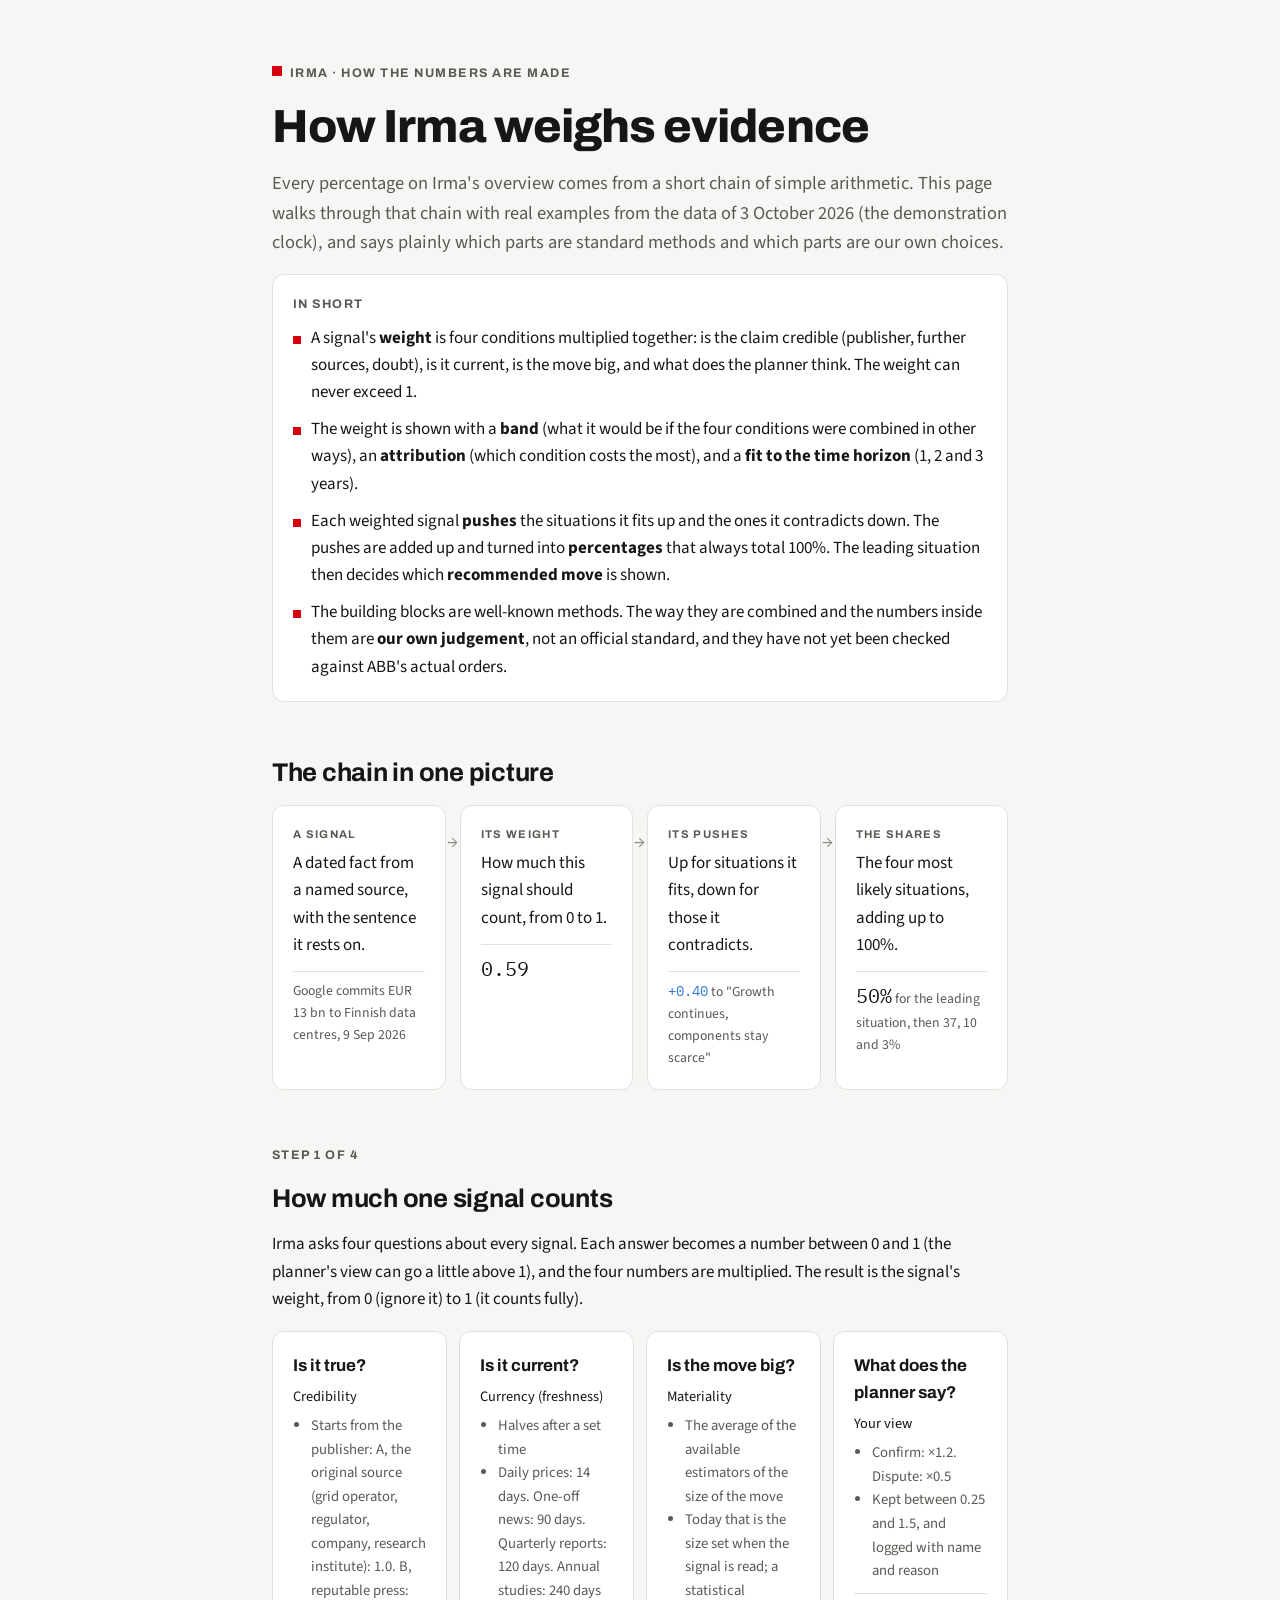
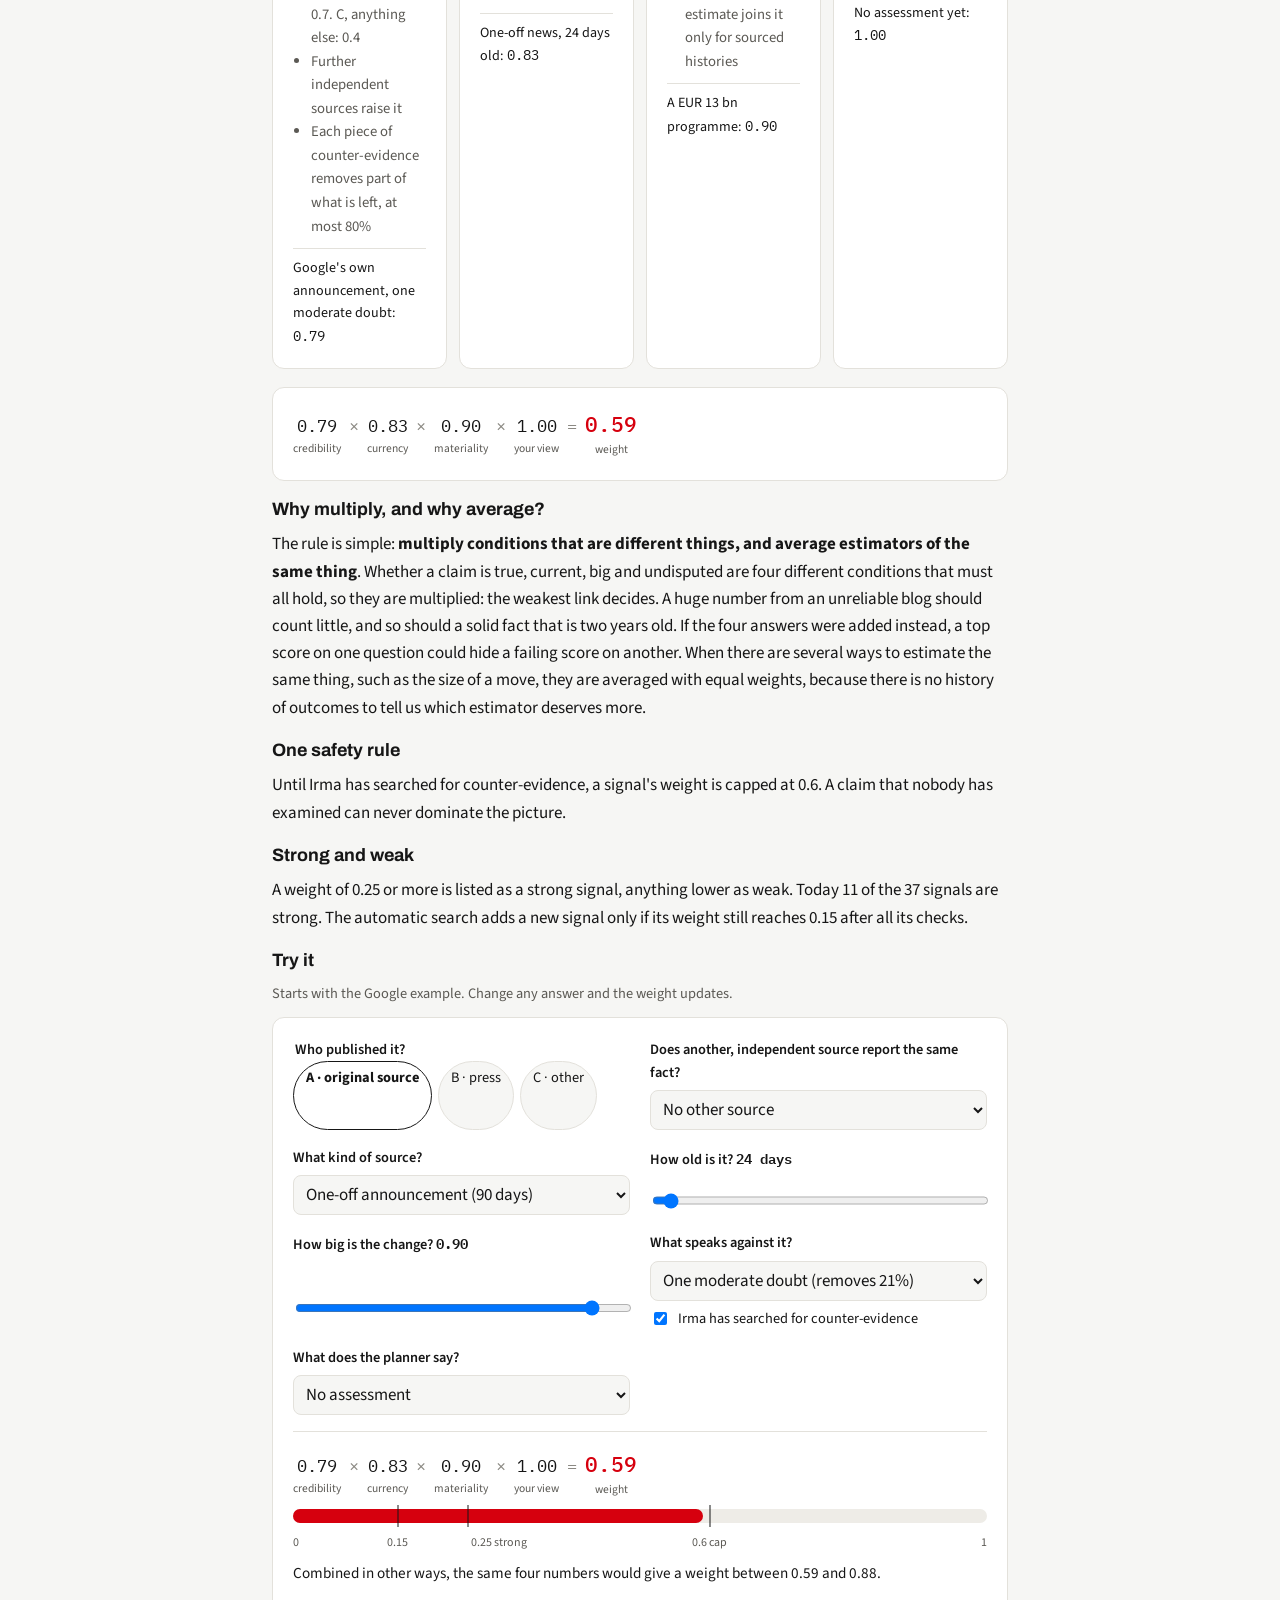
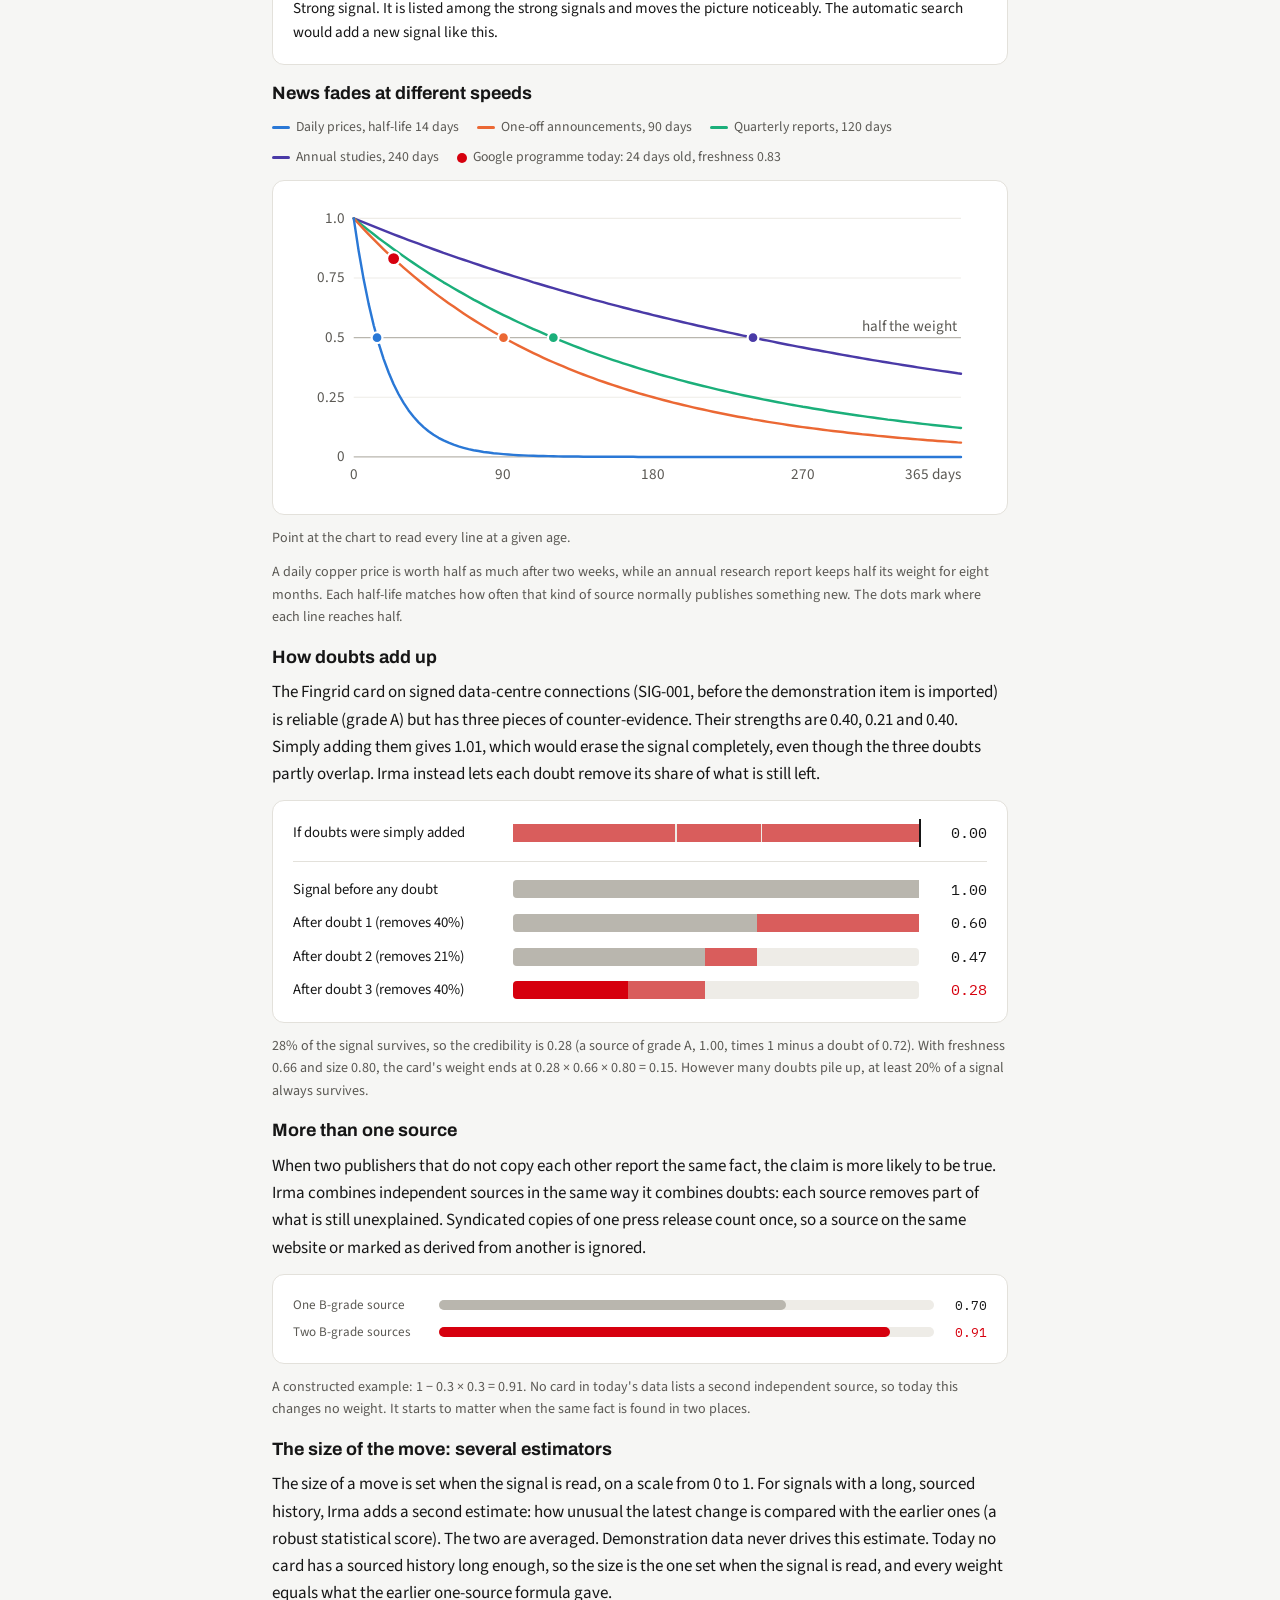
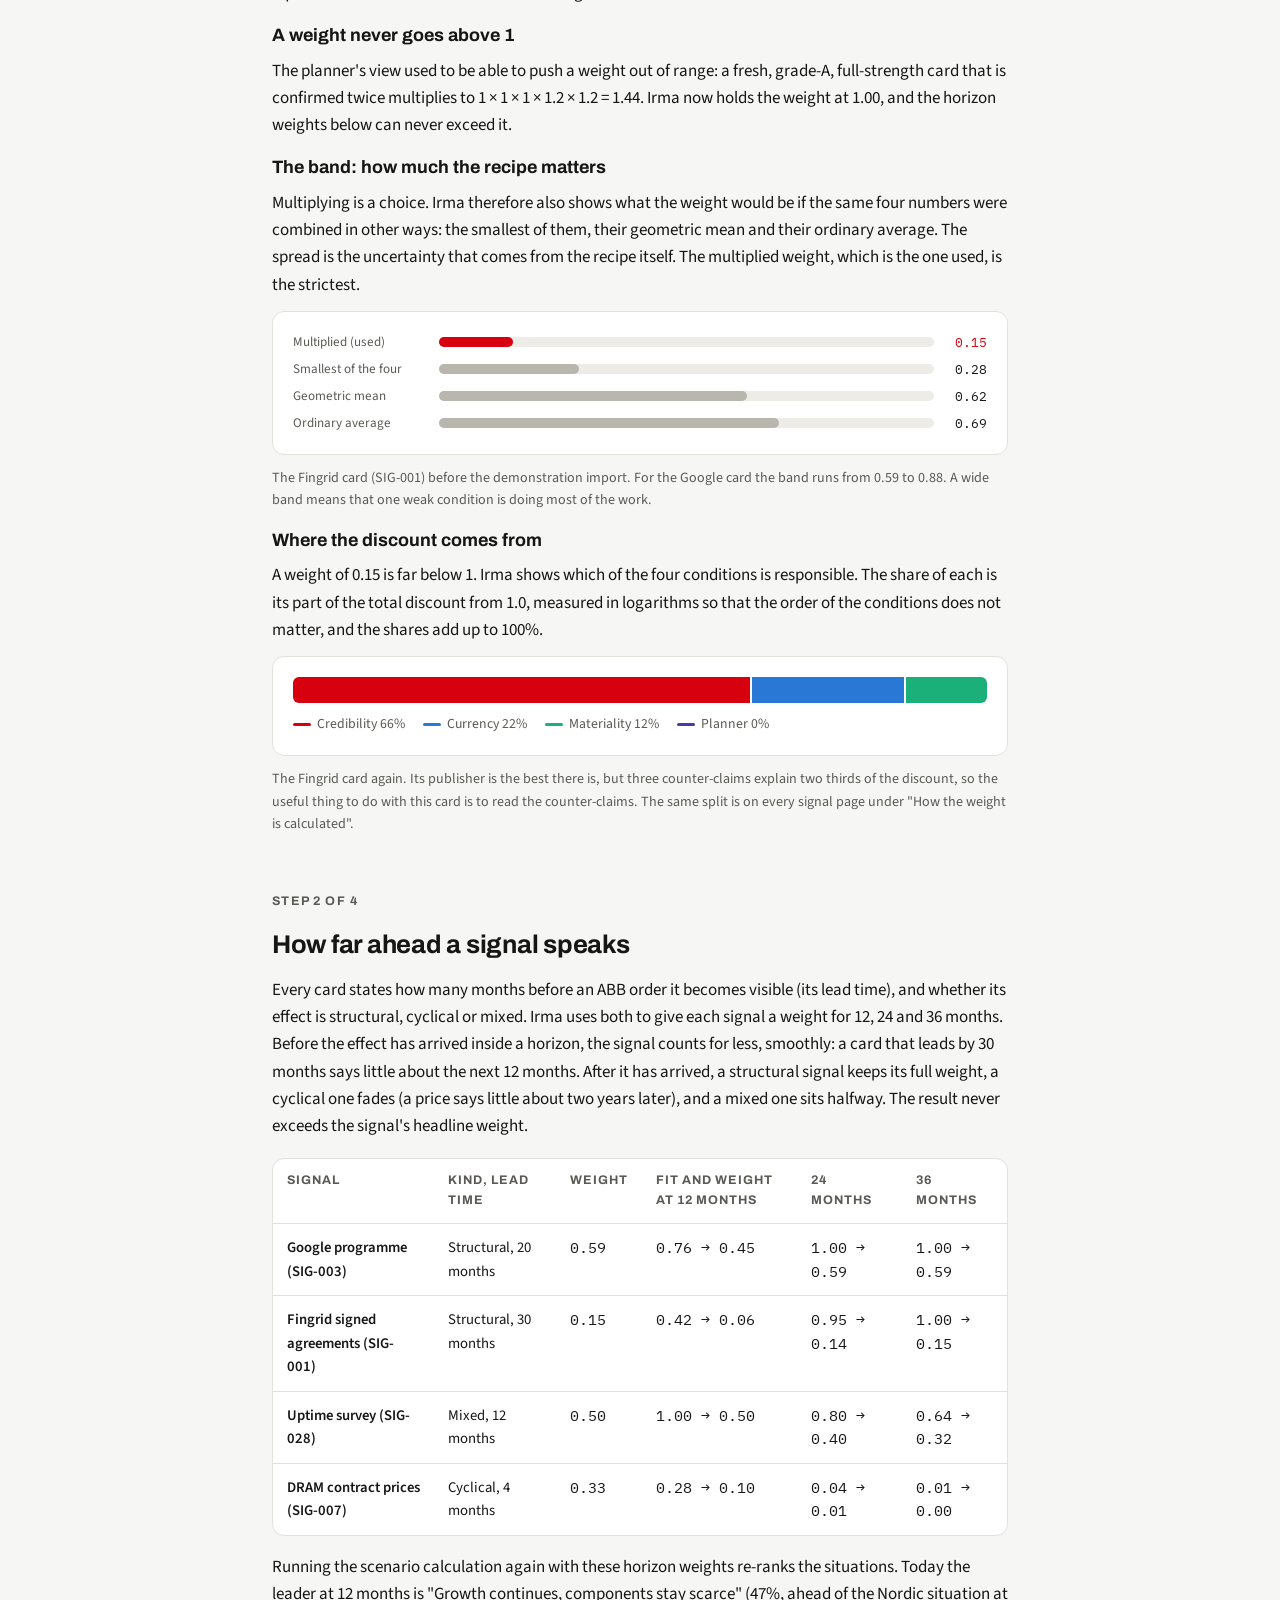
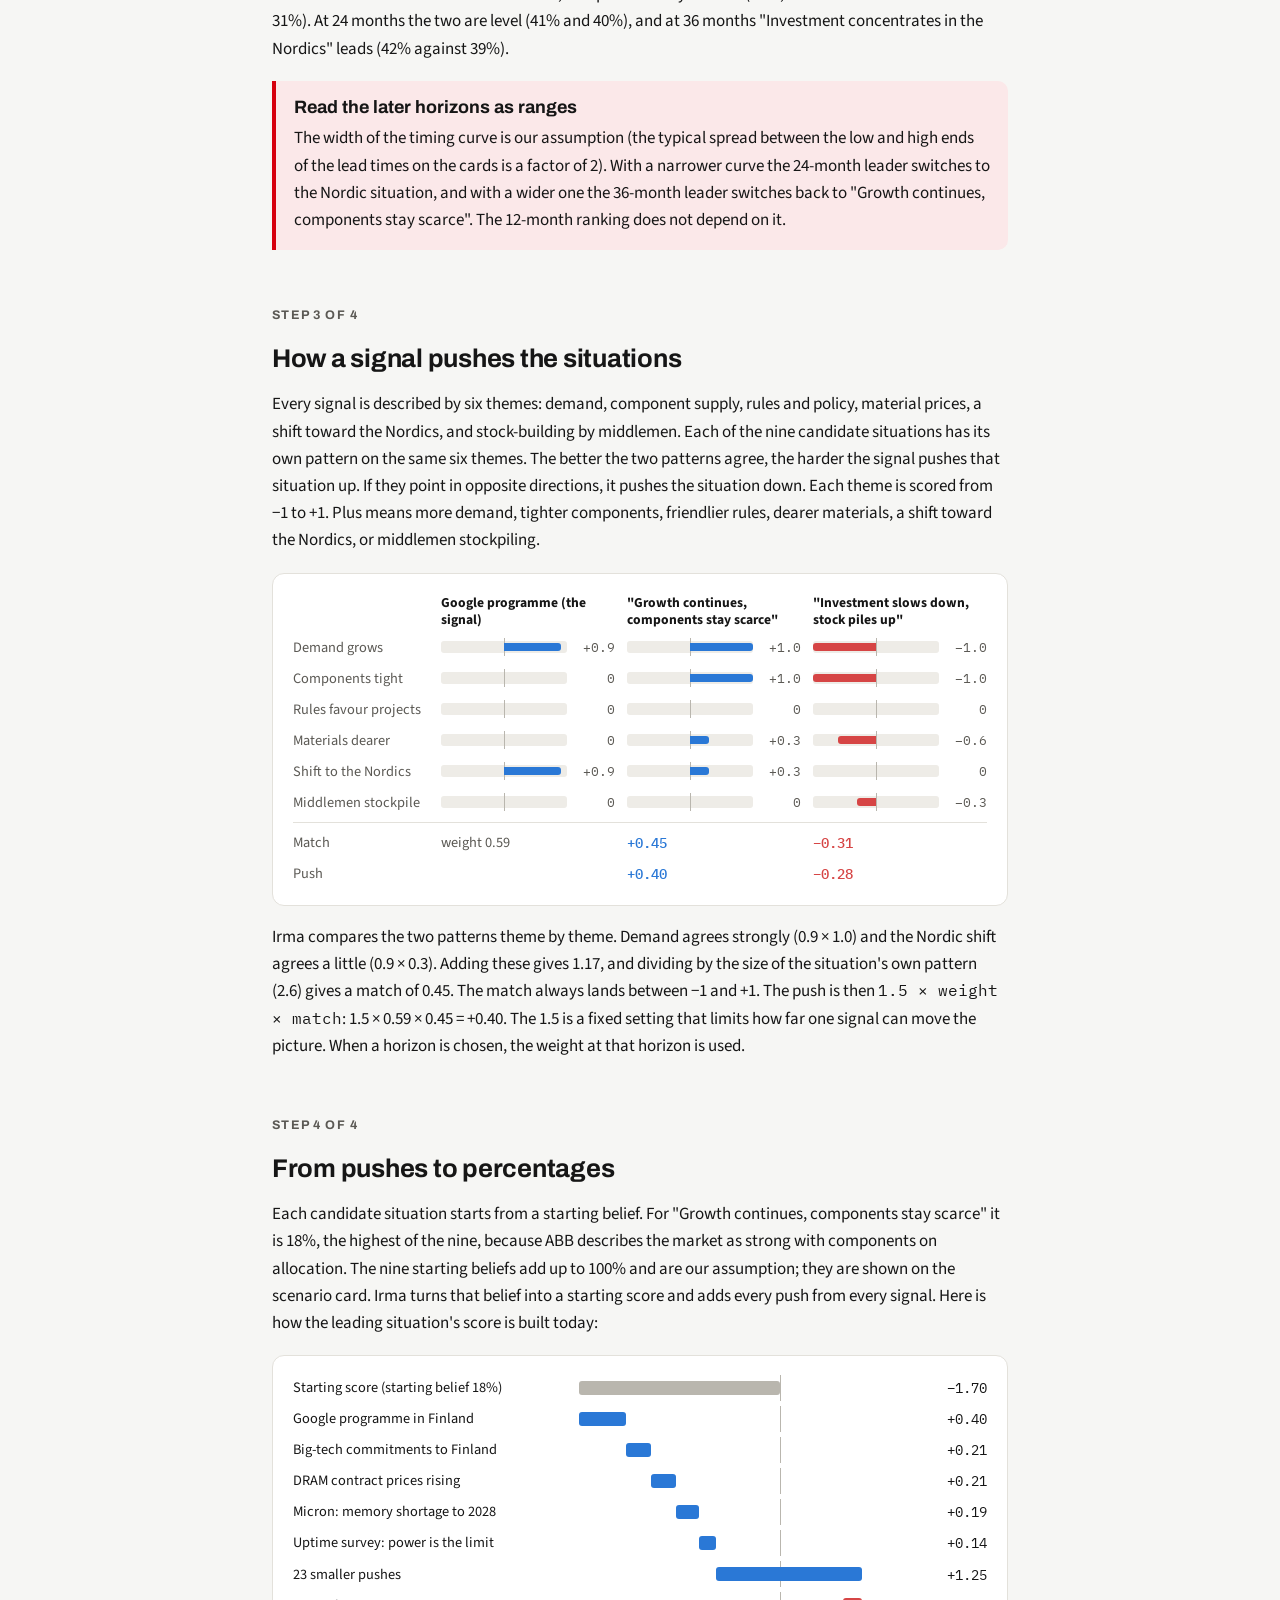
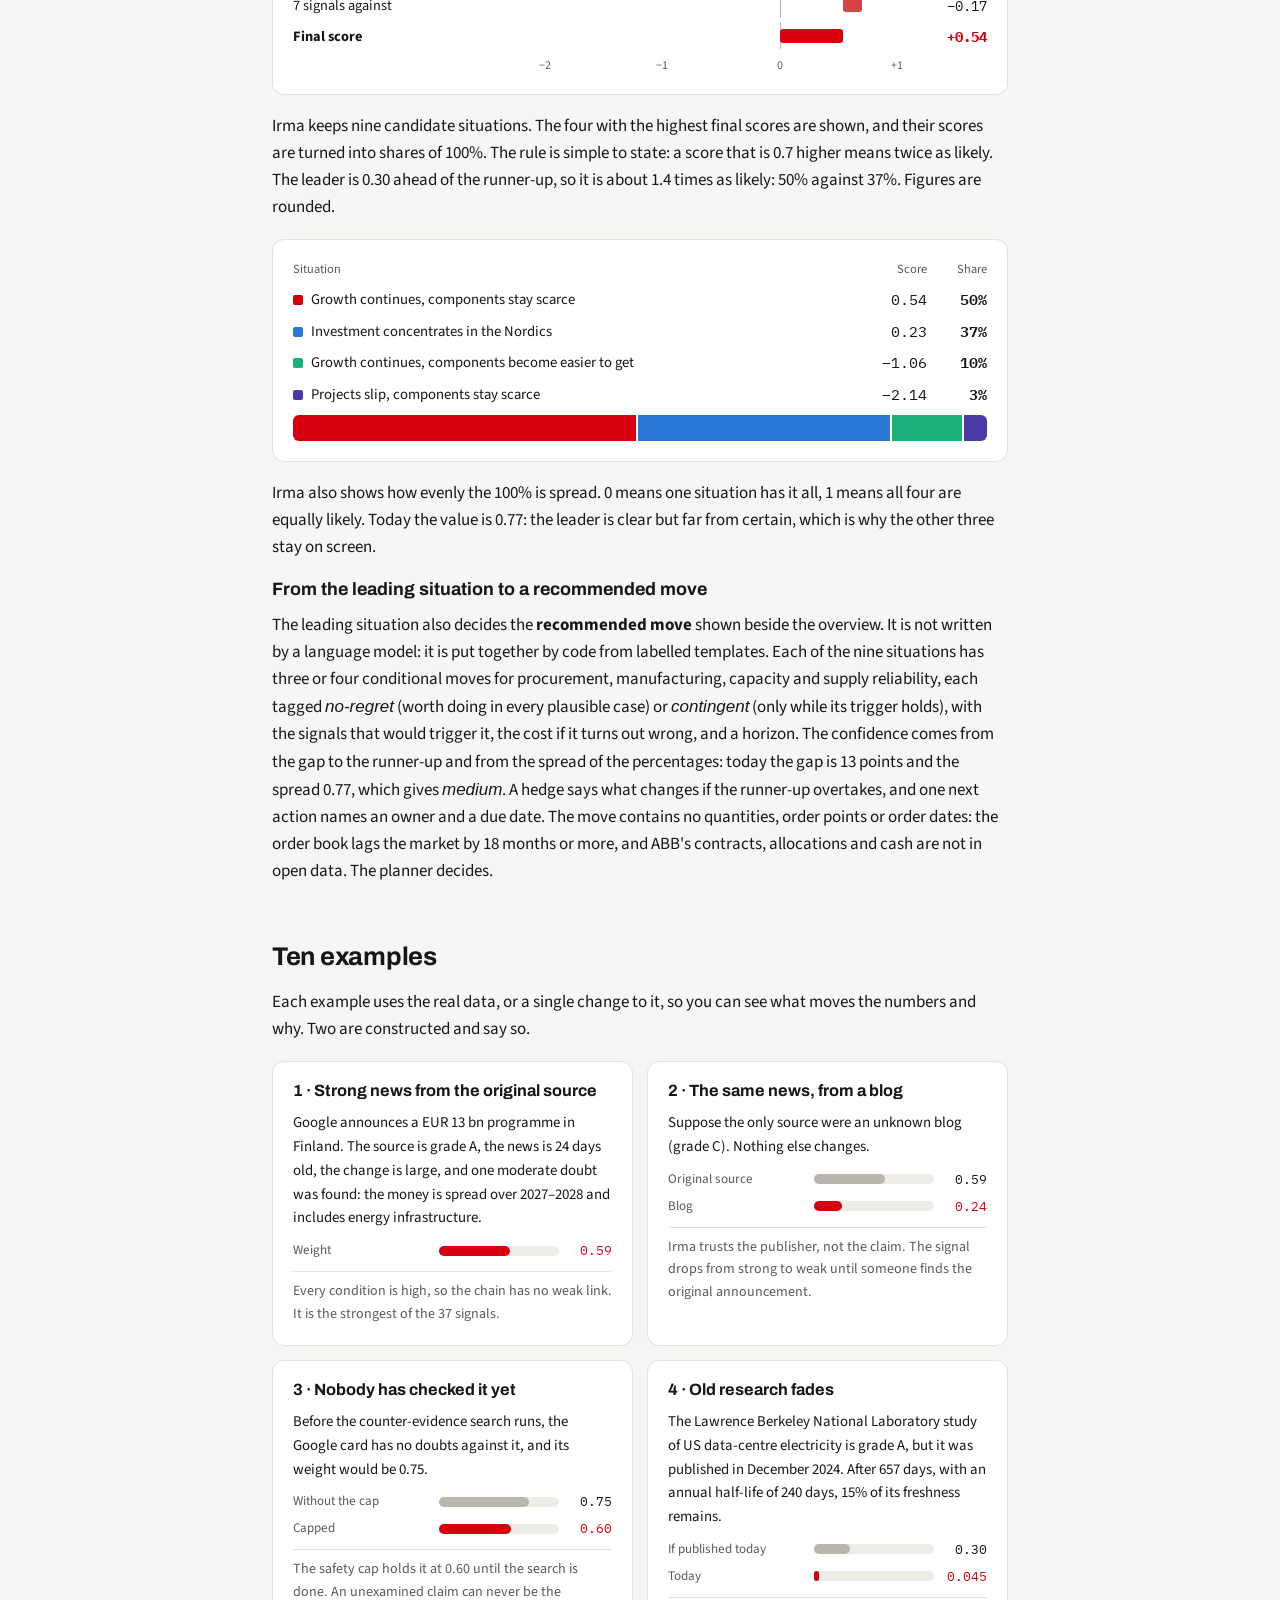
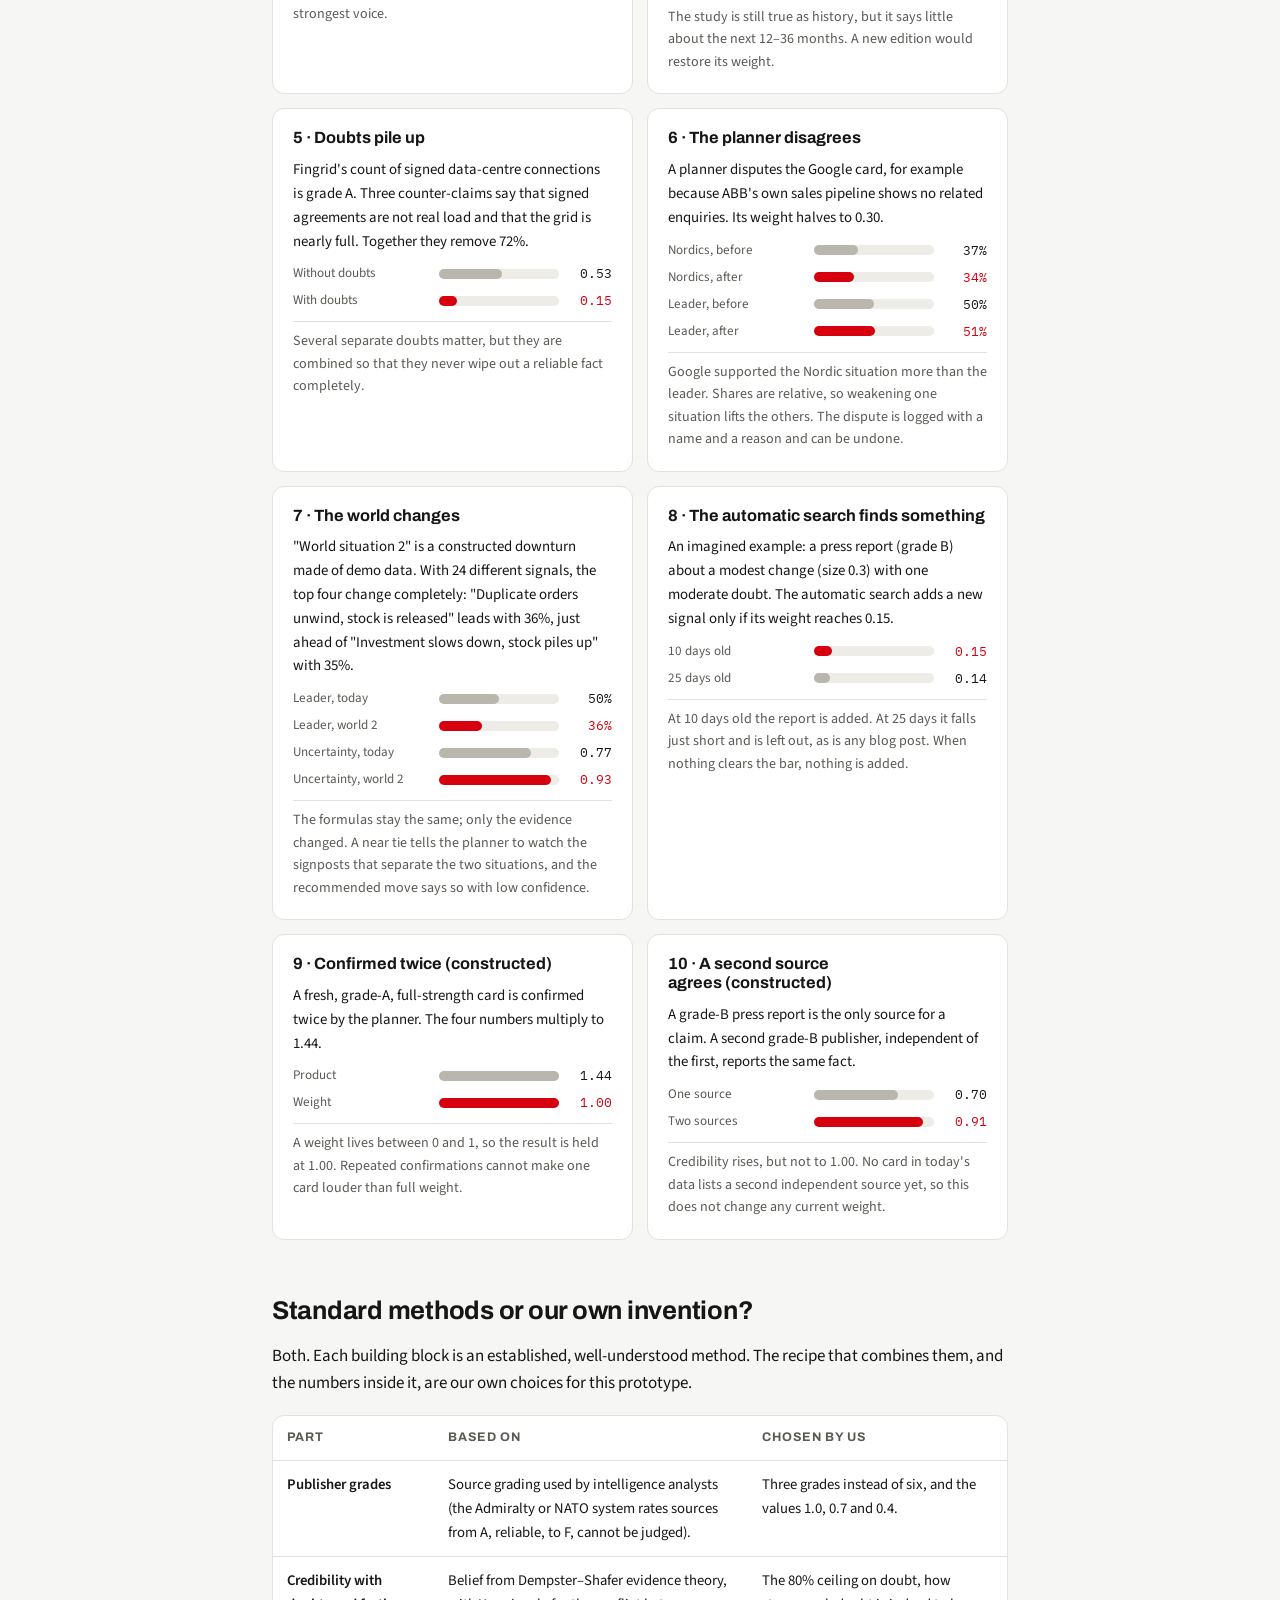
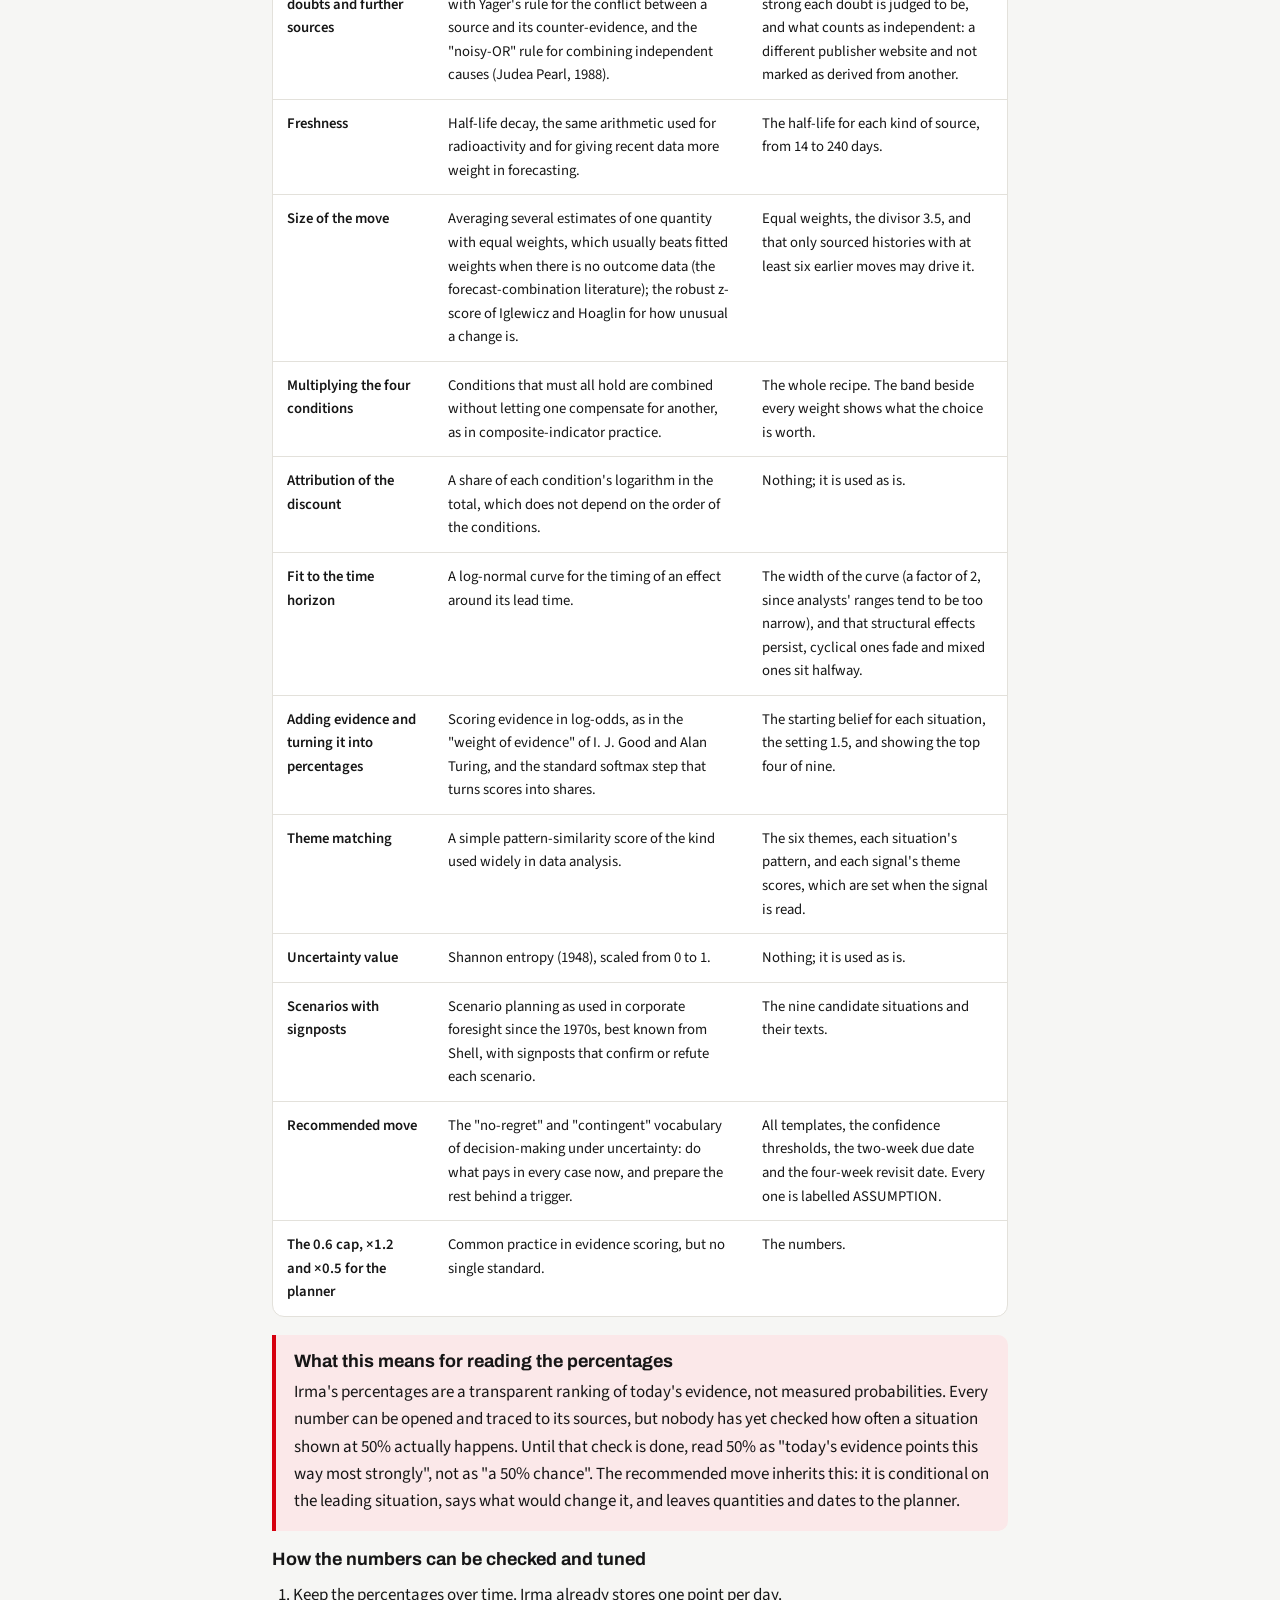
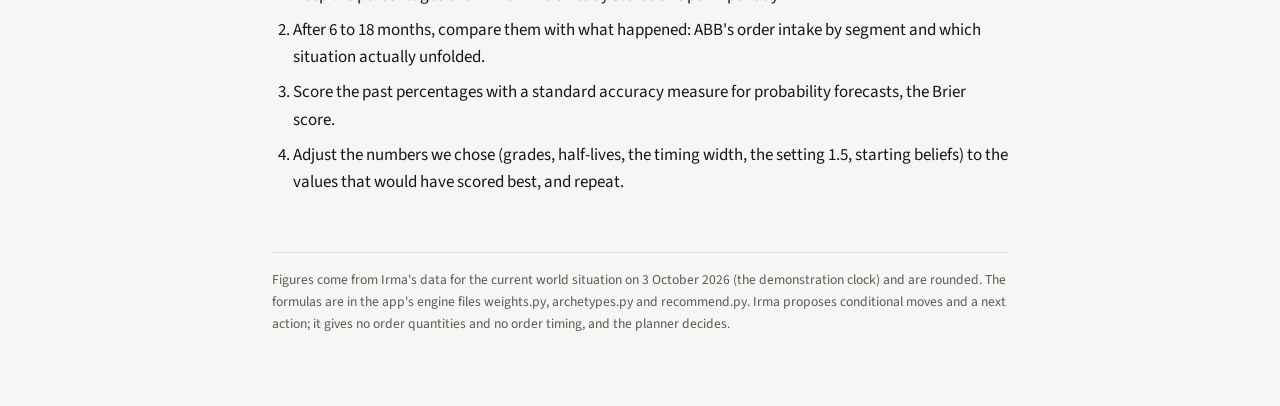
==== commit e01ebec7: "M3/docs: explainer on the ensemble weight, horizon fit and real numbers (J5 D4) Co-Authored-By: Clau" ====
--- a/docs/how-irma-weighs-evidence.html
+++ b/docs/how-irma-weighs-evidence.html
@@ -70,7 +70,7 @@
 .step .big { font-family: var(--font-mono); font-size: 1.25rem; color: var(--fg); }
 
 /* factors */
-.factors { display: grid; grid-template-columns: repeat(auto-fit, minmax(200px, 1fr)); gap: 12px; }
+.factors { display: grid; grid-template-columns: repeat(auto-fit, minmax(160px, 1fr)); gap: 12px; }
 .factor { display: grid; gap: 6px; align-content: start; }
 .factor .q { font-family: var(--font-display); font-weight: 700; }
 .factor ul { margin: 0; padding-left: 1.1rem; font-size: 0.92rem; color: var(--muted); }
@@ -221,12 +221,13 @@
   <header class="top">
     <div class="eyebrow"><span class="mark" aria-hidden="true"></span>Irma · how the numbers are made</div>
     <h1>How Irma weighs evidence</h1>
-    <p class="lede">Every percentage on Irma's overview comes from a short chain of simple arithmetic. This page walks through that chain with real examples from the data of 4 October 2026, and says plainly which parts are standard methods and which parts are our own choices.</p>
+    <p class="lede">Every percentage on Irma's overview comes from a short chain of simple arithmetic. This page walks through that chain with real examples from the data of 3 October 2026 (the demonstration clock), and says plainly which parts are standard methods and which parts are our own choices.</p>
     <div class="panel">
       <div class="eyebrow" style="margin-bottom:10px">In short</div>
       <ul class="short">
-        <li>A signal's <strong>weight</strong> is five simple answers multiplied together: how reliable the publisher is, how fresh the news is, how big the change is, how much doubt has been found, and what the planner thinks.</li>
-        <li>Each weighted signal <strong>pushes</strong> the situations it fits up and the ones it contradicts down. The pushes are added up and turned into <strong>percentages</strong> that always total 100%.</li>
+        <li>A signal's <strong>weight</strong> is four conditions multiplied together: is the claim credible (publisher, further sources, doubt), is it current, is the move big, and what does the planner think. The weight can never exceed 1.</li>
+        <li>The weight is shown with a <strong>band</strong> (what it would be if the four conditions were combined in other ways), an <strong>attribution</strong> (which condition costs the most), and a <strong>fit to the time horizon</strong> (1, 2 and 3 years).</li>
+        <li>Each weighted signal <strong>pushes</strong> the situations it fits up and the ones it contradicts down. The pushes are added up and turned into <strong>percentages</strong> that always total 100%. The leading situation then decides which <strong>recommended move</strong> is shown.</li>
         <li>The building blocks are well-known methods. The way they are combined and the numbers inside them are <strong>our own judgement</strong>, not an official standard, and they have not yet been checked against ABB's actual orders.</li>
       </ul>
     </div>
@@ -238,43 +239,39 @@
       <div class="panel step"><span class="eyebrow">A signal</span><span>A dated fact from a named source, with the sentence it rests on.</span><span class="ex">Google commits EUR 13 bn to Finnish data centres, 9 Sep 2026</span></div>
       <div class="panel step"><span class="eyebrow">Its weight</span><span>How much this signal should count, from 0 to 1.</span><span class="ex"><span class="big">0.59</span></span></div>
       <div class="panel step"><span class="eyebrow">Its pushes</span><span>Up for situations it fits, down for those it contradicts.</span><span class="ex"><span class="num" style="color:var(--for)">+0.40</span> to "Growth continues, components stay scarce"</span></div>
-      <div class="panel step"><span class="eyebrow">The shares</span><span>The four most likely situations, adding up to 100%.</span><span class="ex"><span class="big">50%</span> for the leading situation, then 36, 10 and 3%</span></div>
+      <div class="panel step"><span class="eyebrow">The shares</span><span>The four most likely situations, adding up to 100%.</span><span class="ex"><span class="big">50%</span> for the leading situation, then 37, 10 and 3%</span></div>
     </div>
   </section>
 
   <section aria-labelledby="s1">
-    <div class="eyebrow">Step 1 of 3</div>
+    <div class="eyebrow">Step 1 of 4</div>
     <h2 id="s1">How much one signal counts</h2>
-    <p>Irma asks five questions about every signal. Each answer becomes a number, and the five numbers are multiplied. The result is the signal's weight, from 0 (ignore it) to 1 (it counts fully).</p>
+    <p>Irma asks four questions about every signal. Each answer becomes a number between 0 and 1 (the planner's view can go a little above 1), and the four numbers are multiplied. The result is the signal's weight, from 0 (ignore it) to 1 (it counts fully).</p>
     <div class="factors">
-      <div class="panel factor"><span class="q">Who published it?</span><span class="small">Reliability</span>
-        <ul><li>A, the original source (grid operator, regulator, company, research institute): 1.0</li><li>B, reputable press: 0.7</li><li>C, anything else: 0.4</li></ul>
-        <span class="ex">Google's own announcement: <span class="num">1.00</span></span></div>
-      <div class="panel factor"><span class="q">How old is it?</span><span class="small">Freshness</span>
+      <div class="panel factor"><span class="q">Is it true?</span><span class="small">Credibility</span>
+        <ul><li>Starts from the publisher: A, the original source (grid operator, regulator, company, research institute): 1.0. B, reputable press: 0.7. C, anything else: 0.4</li><li>Further independent sources raise it</li><li>Each piece of counter-evidence removes part of what is left, at most 80%</li></ul>
+        <span class="ex">Google's own announcement, one moderate doubt: <span class="num">0.79</span></span></div>
+      <div class="panel factor"><span class="q">Is it current?</span><span class="small">Currency (freshness)</span>
         <ul><li>Halves after a set time</li><li>Daily prices: 14 days. One-off news: 90 days. Quarterly reports: 120 days. Annual studies: 240 days</li></ul>
-        <span class="ex">One-off news, 25 days old: <span class="num">0.82</span></span></div>
-      <div class="panel factor"><span class="q">How big is the change?</span><span class="small">Size of the move</span>
-        <ul><li>Set when the signal is read</li><li>A record or a doubling is close to 1, a small change close to 0</li></ul>
+        <span class="ex">One-off news, 24 days old: <span class="num">0.83</span></span></div>
+      <div class="panel factor"><span class="q">Is the move big?</span><span class="small">Materiality</span>
+        <ul><li>The average of the available estimators of the size of the move</li><li>Today that is the size set when the signal is read; a statistical estimate joins it only for sourced histories</li></ul>
         <span class="ex">A EUR 13 bn programme: <span class="num">0.90</span></span></div>
-      <div class="panel factor"><span class="q">What speaks against it?</span><span class="small">Doubt</span>
-        <ul><li>Each piece of counter-evidence removes part of what is left</li><li>At most 80% can be removed</li></ul>
-        <span class="ex">One moderate doubt, so 79% remains: <span class="num">0.79</span></span></div>
       <div class="panel factor"><span class="q">What does the planner say?</span><span class="small">Your view</span>
         <ul><li>Confirm: ×1.2. Dispute: ×0.5</li><li>Kept between 0.25 and 1.5, and logged with name and reason</li></ul>
         <span class="ex">No assessment yet: <span class="num">1.00</span></span></div>
     </div>
-    <div class="panel equation" aria-label="Google example: 1.00 times 0.82 times 0.90 times 0.79 times 1.00 equals 0.59">
-      <span class="term"><span>1.00</span><span class="lbl">publisher</span></span><span class="op">×</span>
-      <span class="term"><span>0.82</span><span class="lbl">freshness</span></span><span class="op">×</span>
-      <span class="term"><span>0.90</span><span class="lbl">size</span></span><span class="op">×</span>
-      <span class="term"><span>0.79</span><span class="lbl">after doubt</span></span><span class="op">×</span>
+    <div class="panel equation" aria-label="Google example: 0.79 times 0.83 times 0.90 times 1.00 equals 0.59">
+      <span class="term"><span>0.79</span><span class="lbl">credibility</span></span><span class="op">×</span>
+      <span class="term"><span>0.83</span><span class="lbl">currency</span></span><span class="op">×</span>
+      <span class="term"><span>0.90</span><span class="lbl">materiality</span></span><span class="op">×</span>
       <span class="term"><span>1.00</span><span class="lbl">your view</span></span><span class="op">=</span>
       <span class="term"><span class="result">0.59</span><span class="lbl">weight</span></span>
     </div>
 
     <div class="stack">
-      <h3>Why multiply?</h3>
-      <p>Multiplying works like a chain: the weakest link decides. A huge number from an unreliable blog should count little, and so should a solid fact that is two years old. If the five answers were added instead, a top score on one question could hide a failing score on another.</p>
+      <h3>Why multiply, and why average?</h3>
+      <p>The rule is simple: <strong>multiply conditions that are different things, and average estimators of the same thing</strong>. Whether a claim is true, current, big and undisputed are four different conditions that must all hold, so they are multiplied: the weakest link decides. A huge number from an unreliable blog should count little, and so should a solid fact that is two years old. If the four answers were added instead, a top score on one question could hide a failing score on another. When there are several ways to estimate the same thing, such as the size of a move, they are averaged with equal weights, because there is no history of outcomes to tell us which estimator deserves more.</p>
     </div>
     <div class="stack">
       <h3>One safety rule</h3>
@@ -282,7 +279,7 @@
     </div>
     <div class="stack">
       <h3>Strong and weak</h3>
-      <p>A weight of 0.25 or more is listed as a strong signal, anything lower as weak. Today 10 of the 32 signals are strong. The automatic search adds a new signal only if its weight still reaches 0.15 after all its checks.</p>
+      <p>A weight of 0.25 or more is listed as a strong signal, anything lower as weak. Today 11 of the 37 signals are strong. The automatic search adds a new signal only if its weight still reaches 0.15 after all its checks.</p>
     </div>
 
     <div class="stack">
@@ -296,6 +293,12 @@
             <label><input type="radio" name="grade" id="grade-c" value="C"><span>C · other</span></label>
           </div>
         </fieldset>
+        <div class="field"><label for="calc-corr">Does another, independent source report the same fact?</label>
+          <select id="calc-corr">
+            <option value="none" selected>No other source</option>
+            <option value="A">Yes, a grade A source</option>
+            <option value="B">Yes, a grade B source</option>
+          </select></div>
         <div class="field"><label for="calc-freq">What kind of source?</label>
           <select id="calc-freq">
             <option value="14">Daily prices (half-life 14 days)</option>
@@ -305,8 +308,8 @@
             <option value="120">Quarterly report (120 days)</option>
             <option value="240">Annual study (240 days)</option>
           </select></div>
-        <div class="field"><label for="calc-age">How old is it? <span class="num" id="calc-age-out">25 days</span></label>
-          <input type="range" id="calc-age" min="0" max="730" step="1" value="25"></div>
+        <div class="field"><label for="calc-age">How old is it? <span class="num" id="calc-age-out">24 days</span></label>
+          <input type="range" id="calc-age" min="0" max="730" step="1" value="24"></div>
         <div class="field"><label for="calc-size">How big is the change? <span class="num" id="calc-size-out">0.90</span></label>
           <input type="range" id="calc-size" min="0" max="1" step="0.05" value="0.9"></div>
         <div class="field"><label for="calc-doubt">What speaks against it?</label>
@@ -321,20 +324,21 @@
           <select id="calc-view">
             <option value="1" selected>No assessment</option>
             <option value="1.2">Confirmed</option>
+            <option value="1.44">Confirmed twice</option>
             <option value="0.5">Disputed</option>
             <option value="0.25">Disputed twice</option>
           </select></div>
         <div class="calc-out" aria-live="polite">
           <div class="equation" id="calc-eq">
-            <span class="term"><span>1.00</span><span class="lbl">publisher</span></span><span class="op">×</span>
-            <span class="term"><span>0.82</span><span class="lbl">freshness</span></span><span class="op">×</span>
-            <span class="term"><span>0.90</span><span class="lbl">size</span></span><span class="op">×</span>
-            <span class="term"><span>0.79</span><span class="lbl">after doubt</span></span><span class="op">×</span>
+            <span class="term"><span>0.79</span><span class="lbl">credibility</span></span><span class="op">×</span>
+            <span class="term"><span>0.83</span><span class="lbl">currency</span></span><span class="op">×</span>
+            <span class="term"><span>0.90</span><span class="lbl">materiality</span></span><span class="op">×</span>
             <span class="term"><span>1.00</span><span class="lbl">your view</span></span><span class="op">=</span>
             <span class="term"><span class="result">0.59</span><span class="lbl">weight</span></span>
           </div>
-          <div class="wbar" aria-hidden="true"><span class="fill" id="calc-fill" style="width:58.6%"></span><span class="tick" style="left:15%"></span><span class="tick" style="left:25%"></span><span class="tick" style="left:60%"></span></div>
+          <div class="wbar" aria-hidden="true"><span class="fill" id="calc-fill" style="width:59.1%"></span><span class="tick" style="left:15%"></span><span class="tick" style="left:25%"></span><span class="tick" style="left:60%"></span></div>
           <div class="wticks" aria-hidden="true"><span style="left:0;transform:none">0</span><span style="left:15%">0.15</span><span style="left:25%;transform:none;padding-left:4px">0.25 strong</span><span style="left:60%">0.6 cap</span><span style="left:100%;transform:translateX(-100%)">1</span></div>
+          <p class="status" id="calc-band">Combined in other ways, the same four numbers would give a weight between 0.59 and 0.88.</p>
           <p class="status" id="calc-status">Strong signal. It is listed among the strong signals and moves the picture noticeably. The automatic search would add a new signal like this.</p>
         </div>
       </form>
@@ -342,7 +346,7 @@
 
     <div class="stack">
       <h3>News fades at different speeds</h3>
-      <div class="legend"><span><span class="key" style="background:var(--s1)"></span>Daily prices, half-life 14 days</span><span><span class="key" style="background:var(--s2)"></span>One-off announcements, 90 days</span><span><span class="key" style="background:var(--s3)"></span>Quarterly reports, 120 days</span><span><span class="key" style="background:var(--s4)"></span>Annual studies, 240 days</span><span><span class="key" style="background:var(--accent);width:10px;height:10px;border-radius:50%"></span>Google programme today: 25 days old, freshness 0.82</span></div>
+      <div class="legend"><span><span class="key" style="background:var(--s1)"></span>Daily prices, half-life 14 days</span><span><span class="key" style="background:var(--s2)"></span>One-off announcements, 90 days</span><span><span class="key" style="background:var(--s3)"></span>Quarterly reports, 120 days</span><span><span class="key" style="background:var(--s4)"></span>Annual studies, 240 days</span><span><span class="key" style="background:var(--accent);width:10px;height:10px;border-radius:50%"></span>Google programme today: 24 days old, freshness 0.83</span></div>
       <div class="panel chart-scroll">
         <svg viewBox="0 0 640 270" role="img" aria-label="Freshness falls by half after each half-life: daily prices after 14 days, one-off news after 90 days, quarterly reports after 120 days, annual studies after 240 days.">
           <line class="gridline" x1="56" x2="616" y1="16" y2="16"/><line class="gridline" x1="56" x2="616" y1="71" y2="71"/>
@@ -361,7 +365,7 @@
           <path class="ln c1" d="M56.0,16.0 L60.6,46.4 L65.2,72.5 L69.8,95.1 L74.4,114.6 L79.0,131.3 L83.6,145.8 L88.2,158.2 L92.8,169.0 L97.4,178.2 L102.0,186.2 L106.6,193.1 L111.2,199.0 L115.8,204.1 L120.4,208.5 L125.0,212.3 L129.6,215.6 L134.2,218.4 L138.8,220.8 L143.5,222.9 L148.1,224.7 L152.7,226.3 L157.3,227.6 L161.9,228.8 L166.5,229.8 L171.1,230.6 L175.7,231.4 L180.3,232.0 L184.9,232.6 L189.5,233.0 L194.1,233.4 L198.7,233.8 L203.3,234.1 L207.9,234.4 L212.5,234.6 L217.1,234.8 L221.7,235.0 L226.3,235.1 L230.9,235.2 L235.5,235.3 L240.1,235.4 L244.7,235.5 L249.3,235.6 L253.9,235.6 L258.5,235.7 L263.1,235.7 L267.7,235.8 L272.3,235.8 L276.9,235.8 L281.5,235.8 L286.1,235.9 L290.7,235.9 L295.3,235.9 L299.9,235.9 L304.5,235.9 L309.2,235.9 L313.8,235.9 L318.4,236.0 L323.0,236.0 L327.6,236.0 L332.2,236.0 L336.8,236.0 L341.4,236.0 L346.0,236.0 L350.6,236.0 L355.2,236.0 L359.8,236.0 L364.4,236.0 L369.0,236.0 L373.6,236.0 L378.2,236.0 L382.8,236.0 L387.4,236.0 L392.0,236.0 L396.6,236.0 L401.2,236.0 L405.8,236.0 L410.4,236.0 L415.0,236.0 L419.6,236.0 L424.2,236.0 L428.8,236.0 L433.4,236.0 L438.0,236.0 L442.6,236.0 L447.2,236.0 L451.8,236.0 L456.4,236.0 L461.0,236.0 L465.6,236.0 L470.2,236.0 L474.8,236.0 L479.5,236.0 L484.1,236.0 L488.7,236.0 L493.3,236.0 L497.9,236.0 L502.5,236.0 L507.1,236.0 L511.7,236.0 L516.3,236.0 L520.9,236.0 L525.5,236.0 L530.1,236.0 L534.7,236.0 L539.3,236.0 L543.9,236.0 L548.5,236.0 L553.1,236.0 L557.7,236.0 L562.3,236.0 L566.9,236.0 L571.5,236.0 L576.1,236.0 L580.7,236.0 L585.3,236.0 L589.9,236.0 L594.5,236.0 L599.1,236.0 L603.7,236.0 L608.3,236.0 L612.9,236.0 L616.0,236.0"/>
           <circle class="f1 dot-ring" cx="77.5" cy="126" r="5"/><circle class="f2 dot-ring" cx="194.1" cy="126" r="5"/>
           <circle class="f3 dot-ring" cx="240.1" cy="126" r="5"/><circle class="f4 dot-ring" cx="424.2" cy="126" r="5"/>
-          <circle class="hl dot-ring" cx="94.4" cy="54.5" r="6"/>
+          <circle class="hl dot-ring" cx="92.8" cy="53.1" r="6"/>
           <line id="fresh-cross" class="axis" x1="0" x2="0" y1="16" y2="236" style="display:none"/>
           <rect id="fresh-hit" x="56" y="16" width="560" height="220" fill="transparent"/>
                   </svg>
@@ -370,9 +374,10 @@
       <p class="caption">A daily copper price is worth half as much after two weeks, while an annual research report keeps half its weight for eight months. Each half-life matches how often that kind of source normally publishes something new. The dots mark where each line reaches half.</p>
     </div>
 
+
     <div class="stack">
       <h3>How doubts add up</h3>
-      <p>The Fingrid card on signed data-centre connections is reliable (grade A) but has three pieces of counter-evidence. Their strengths are 0.40, 0.21 and 0.40. Simply adding them gives 1.01, which would erase the signal completely, even though the three doubts partly overlap. Irma instead lets each doubt remove its share of what is still left.</p>
+      <p>The Fingrid card on signed data-centre connections (SIG-001, before the demonstration item is imported) is reliable (grade A) but has three pieces of counter-evidence. Their strengths are 0.40, 0.21 and 0.40. Simply adding them gives 1.01, which would erase the signal completely, even though the three doubts partly overlap. Irma instead lets each doubt remove its share of what is still left.</p>
       <div class="panel doubt-rows" role="img" aria-label="Adding the doubts gives 1.01 and erases the signal. Irma removes 40 percent, then 21 percent of the rest, then 40 percent of what remains, leaving 28 percent.">
         <div class="drow"><span class="lbl">If doubts were simply added</span><div class="dtrack"><span class="seg-bar removed" style="left:0;width:40%"></span><span class="seg-bar removed" style="left:40.4%;width:20.6%"></span><span class="seg-bar removed" style="left:61.4%;width:38.6%"></span><span class="end" style="left:100%"></span></div><span class="v">0.00</span></div>
         <div class="dsep"></div>
@@ -381,12 +386,72 @@
         <div class="drow"><span class="lbl">After doubt 2 (removes 21%)</span><div class="dtrack"><span class="seg-bar left" style="left:0;width:47.4%"></span><span class="seg-bar removed" style="left:47.4%;width:12.6%"></span></div><span class="v">0.47</span></div>
         <div class="drow result"><span class="lbl">After doubt 3 (removes 40%)</span><div class="dtrack"><span class="seg-bar left" style="left:0;width:28.4%;background:var(--accent)"></span><span class="seg-bar removed" style="left:28.4%;width:19%"></span></div><span class="v">0.28</span></div>
       </div>
-      <p class="caption">28% of the signal survives, so the doubt factor is 0.28 (in the formula: 1 minus a doubt of 0.72). With freshness 0.66 and size 0.80, the card's weight ends at 1.00 × 0.66 × 0.80 × 0.28 = 0.15. However many doubts pile up, at least 20% of a signal always survives.</p>
+      <p class="caption">28% of the signal survives, so the credibility is 0.28 (a source of grade A, 1.00, times 1 minus a doubt of 0.72). With freshness 0.66 and size 0.80, the card's weight ends at 0.28 × 0.66 × 0.80 = 0.15. However many doubts pile up, at least 20% of a signal always survives.</p>
+    </div>
+
+    <div class="stack">
+      <h3>More than one source</h3>
+      <p>When two publishers that do not copy each other report the same fact, the claim is more likely to be true. Irma combines independent sources in the same way it combines doubts: each source removes part of what is still unexplained. Syndicated copies of one press release count once, so a source on the same website or marked as derived from another is ignored.</p>
+      <div class="panel"><div class="mini">
+        <div class="mini-row"><span>One B-grade source</span><span class="mini-track"><span class="before" style="width:70%"></span></span><span class="v">0.70</span></div>
+        <div class="mini-row after-row"><span>Two B-grade sources</span><span class="mini-track"><span class="after" style="width:91%"></span></span><span class="v">0.91</span></div>
+      </div></div>
+      <p class="caption">A constructed example: 1 − 0.3 × 0.3 = 0.91. No card in today's data lists a second independent source, so today this changes no weight. It starts to matter when the same fact is found in two places.</p>
+    </div>
+    <div class="stack">
+      <h3>The size of the move: several estimators</h3>
+      <p>The size of a move is set when the signal is read, on a scale from 0 to 1. For signals with a long, sourced history, Irma adds a second estimate: how unusual the latest change is compared with the earlier ones (a robust statistical score). The two are averaged. Demonstration data never drives this estimate. Today no card has a sourced history long enough, so the size is the one set when the signal is read, and every weight equals what the earlier one-source formula gave.</p>
+    </div>
+    <div class="stack">
+      <h3>A weight never goes above 1</h3>
+      <p>The planner's view used to be able to push a weight out of range: a fresh, grade-A, full-strength card that is confirmed twice multiplies to 1 × 1 × 1 × 1.2 × 1.2 = 1.44. Irma now holds the weight at 1.00, and the horizon weights below can never exceed it.</p>
+    </div>
+    <div class="stack">
+      <h3>The band: how much the recipe matters</h3>
+      <p>Multiplying is a choice. Irma therefore also shows what the weight would be if the same four numbers were combined in other ways: the smallest of them, their geometric mean and their ordinary average. The spread is the uncertainty that comes from the recipe itself. The multiplied weight, which is the one used, is the strictest.</p>
+      <div class="panel"><div class="mini">
+        <div class="mini-row after-row"><span>Multiplied (used)</span><span class="mini-track"><span class="after" style="width:15.0%"></span></span><span class="v">0.15</span></div>
+        <div class="mini-row"><span>Smallest of the four</span><span class="mini-track"><span class="before" style="width:28.4%"></span></span><span class="v">0.28</span></div>
+        <div class="mini-row"><span>Geometric mean</span><span class="mini-track"><span class="before" style="width:62.3%"></span></span><span class="v">0.62</span></div>
+        <div class="mini-row"><span>Ordinary average</span><span class="mini-track"><span class="before" style="width:68.6%"></span></span><span class="v">0.69</span></div>
+      </div></div>
+      <p class="caption">The Fingrid card (SIG-001) before the demonstration import. For the Google card the band runs from 0.59 to 0.88. A wide band means that one weak condition is doing most of the work.</p>
+    </div>
+    <div class="stack">
+      <h3>Where the discount comes from</h3>
+      <p>A weight of 0.15 is far below 1. Irma shows which of the four conditions is responsible. The share of each is its part of the total discount from 1.0, measured in logarithms so that the order of the conditions does not matter, and the shares add up to 100%.</p>
+      <div class="panel" role="img" aria-label="Fingrid card: credibility 66 percent, currency 22 percent, materiality 12 percent, planner 0 percent of the discount.">
+        <div class="shares"><span class="b1" style="width:66.3%"></span><span class="b2" style="width:21.9%"></span><span class="b3" style="width:11.8%"></span></div>
+        <div class="legend" style="margin-top:10px"><span><span class="key" style="background:var(--r1)"></span>Credibility 66%</span><span><span class="key" style="background:var(--r2)"></span>Currency 22%</span><span><span class="key" style="background:var(--r3)"></span>Materiality 12%</span><span><span class="key" style="background:var(--r4)"></span>Planner 0%</span></div>
+      </div>
+      <p class="caption">The Fingrid card again. Its publisher is the best there is, but three counter-claims explain two thirds of the discount, so the useful thing to do with this card is to read the counter-claims. The same split is on every signal page under "How the weight is calculated".</p>
     </div>
   </section>
 
+  <section aria-labelledby="sh">
+    <div class="eyebrow">Step 2 of 4</div>
+    <h2 id="sh">How far ahead a signal speaks</h2>
+    <p>Every card states how many months before an ABB order it becomes visible (its lead time), and whether its effect is structural, cyclical or mixed. Irma uses both to give each signal a weight for 12, 24 and 36 months. Before the effect has arrived inside a horizon, the signal counts for less, smoothly: a card that leads by 30 months says little about the next 12 months. After it has arrived, a structural signal keeps its full weight, a cyclical one fades (a price says little about two years later), and a mixed one sits halfway. The result never exceeds the signal's headline weight.</p>
+    <div class="table-scroll">
+      <table>
+        <thead><tr><th>Signal</th><th>Kind, lead time</th><th>Weight</th><th>Fit and weight at 12 months</th><th>24 months</th><th>36 months</th></tr></thead>
+        <tbody>
+          <tr><td>Google programme (SIG-003)</td><td data-label="Kind, lead time">Structural, 20 months</td><td data-label="Weight" class="num">0.59</td><td data-label="12 months" class="num">0.76 → 0.45</td><td data-label="24 months" class="num">1.00 → 0.59</td><td data-label="36 months" class="num">1.00 → 0.59</td></tr>
+          <tr><td>Fingrid signed agreements (SIG-001)</td><td data-label="Kind, lead time">Structural, 30 months</td><td data-label="Weight" class="num">0.15</td><td data-label="12 months" class="num">0.42 → 0.06</td><td data-label="24 months" class="num">0.95 → 0.14</td><td data-label="36 months" class="num">1.00 → 0.15</td></tr>
+          <tr><td>Uptime survey (SIG-028)</td><td data-label="Kind, lead time">Mixed, 12 months</td><td data-label="Weight" class="num">0.50</td><td data-label="12 months" class="num">1.00 → 0.50</td><td data-label="24 months" class="num">0.80 → 0.40</td><td data-label="36 months" class="num">0.64 → 0.32</td></tr>
+          <tr><td>DRAM contract prices (SIG-007)</td><td data-label="Kind, lead time">Cyclical, 4 months</td><td data-label="Weight" class="num">0.33</td><td data-label="12 months" class="num">0.28 → 0.10</td><td data-label="24 months" class="num">0.04 → 0.01</td><td data-label="36 months" class="num">0.01 → 0.00</td></tr>
+        </tbody>
+      </table>
+    </div>
+    <p>Running the scenario calculation again with these horizon weights re-ranks the situations. Today the leader at 12 months is "Growth continues, components stay scarce" (47%, ahead of the Nordic situation at 31%). At 24 months the two are level (41% and 40%), and at 36 months "Investment concentrates in the Nordics" leads (42% against 39%).</p>
+    <div class="verdict">
+      <h3>Read the later horizons as ranges</h3>
+      <p>The width of the timing curve is our assumption (the typical spread between the low and high ends of the lead times on the cards is a factor of 2). With a narrower curve the 24-month leader switches to the Nordic situation, and with a wider one the 36-month leader switches back to "Growth continues, components stay scarce". The 12-month ranking does not depend on it.</p>
+    </div>
+  </section>
+
   <section aria-labelledby="s2">
-    <div class="eyebrow">Step 2 of 3</div>
+    <div class="eyebrow">Step 3 of 4</div>
     <h2 id="s2">How a signal pushes the situations</h2>
     <p>Every signal is described by six themes: demand, component supply, rules and policy, material prices, a shift toward the Nordics, and stock-building by middlemen. Each of the nine candidate situations has its own pattern on the same six themes. The better the two patterns agree, the harder the signal pushes that situation up. If they point in opposite directions, it pushes the situation down. Each theme is scored from −1 to +1. Plus means more demand, tighter components, friendlier rules, dearer materials, a shift toward the Nordics, or middlemen stockpiling.</p>
     <div class="panel">
@@ -400,52 +465,59 @@
         <span class="theme">Middlemen stockpile</span><span class="dv"><span class="track"></span><span class="v">0</span></span><span class="dv"><span class="track"></span><span class="v">0</span></span><span class="dv"><span class="track"><span class="bar neg" style="width:15.0%"></span></span><span class="v">−0.3</span></span>
         <span class="rule"></span>
         <span class="theme">Match</span><span class="muted small">weight 0.59</span><span class="total up">+0.45</span><span class="total down">−0.31</span>
-        <span class="theme">Push</span><span></span><span class="total up">+0.40</span><span class="total down">−0.27</span>
+        <span class="theme">Push</span><span></span><span class="total up">+0.40</span><span class="total down">−0.28</span>
       </div>
     </div>
-    <p>Irma compares the two patterns theme by theme. Demand agrees strongly (0.9 × 1.0) and the Nordic shift agrees a little (0.9 × 0.3). Adding these gives 1.17, and dividing by the size of the situation's own pattern (2.6) gives a match of 0.45. The match always lands between −1 and +1. The push is then <span class="num">1.5 × weight × match</span>: 1.5 × 0.59 × 0.45 = +0.40. The 1.5 is a fixed setting that limits how far one signal can move the picture.</p>
+    <p>Irma compares the two patterns theme by theme. Demand agrees strongly (0.9 × 1.0) and the Nordic shift agrees a little (0.9 × 0.3). Adding these gives 1.17, and dividing by the size of the situation's own pattern (2.6) gives a match of 0.45. The match always lands between −1 and +1. The push is then <span class="num">1.5 × weight × match</span>: 1.5 × 0.59 × 0.45 = +0.40. The 1.5 is a fixed setting that limits how far one signal can move the picture. When a horizon is chosen, the weight at that horizon is used.</p>
   </section>
 
   <section aria-labelledby="s3">
-    <div class="eyebrow">Step 3 of 3</div>
+    <div class="eyebrow">Step 4 of 4</div>
     <h2 id="s3">From pushes to percentages</h2>
-    <p>Each candidate situation starts from a starting belief. For "Growth continues, components stay scarce" it is 30%, because ABB describes the market as strong with components on allocation. This starting belief is our assumption, and it is shown on the scenario card. Irma turns that belief into a starting score and adds every push from every signal. Here is how the leading situation's score is built today:</p>
-    <div class="panel wf" role="img" aria-label="Starting score minus 1.20, pushes from Google plus 0.40, big-tech commitments plus 0.21, DRAM prices plus 0.21, Micron plus 0.19, Uptime survey plus 0.14, 22 smaller pushes plus 1.16, evidence against minus 0.08, final score plus 1.03.">
-      <div class="wf-row"><span class="lbl">Starting score (starting belief 30%)</span><div class="wf-track"><span class="wf-zero" style="left:50.00%"></span><span class="wf-bar start" style="left:7.14%;width:42.86%"></span></div><span class="v">−1.20</span></div>
-      <div class="wf-row"><span class="lbl">Google programme in Finland</span><div class="wf-track"><span class="wf-zero" style="left:50.00%"></span><span class="wf-bar up" style="left:7.14%;width:14.29%"></span></div><span class="v">+0.40</span></div>
-      <div class="wf-row"><span class="lbl">Big-tech commitments to Finland</span><div class="wf-track"><span class="wf-zero" style="left:50.00%"></span><span class="wf-bar up" style="left:21.43%;width:7.50%"></span></div><span class="v">+0.21</span></div>
-      <div class="wf-row"><span class="lbl">DRAM contract prices rising</span><div class="wf-track"><span class="wf-zero" style="left:50.00%"></span><span class="wf-bar up" style="left:28.93%;width:7.50%"></span></div><span class="v">+0.21</span></div>
-      <div class="wf-row"><span class="lbl">Micron: memory shortage to 2028</span><div class="wf-track"><span class="wf-zero" style="left:50.00%"></span><span class="wf-bar up" style="left:36.43%;width:6.79%"></span></div><span class="v">+0.19</span></div>
-      <div class="wf-row"><span class="lbl">Uptime survey: power is the limit</span><div class="wf-track"><span class="wf-zero" style="left:50.00%"></span><span class="wf-bar up" style="left:43.21%;width:5.00%"></span></div><span class="v">+0.14</span></div>
-      <div class="wf-row"><span class="lbl">22 smaller pushes</span><div class="wf-track"><span class="wf-zero" style="left:50.00%"></span><span class="wf-bar up" style="left:48.21%;width:41.43%"></span></div><span class="v">+1.16</span></div>
-      <div class="wf-row"><span class="lbl">3 signals against</span><div class="wf-track"><span class="wf-zero" style="left:50.00%"></span><span class="wf-bar down" style="left:86.79%;width:2.86%"></span></div><span class="v">−0.08</span></div>
-      <div class="wf-row final"><span class="lbl">Final score</span><div class="wf-track"><span class="wf-zero" style="left:50.00%"></span><span class="wf-bar final" style="left:50.00%;width:36.79%"></span></div><span class="v">+1.03</span></div>
-      <div class="wf-row"><span></span><div class="wf-axis"><span style="left:14.29%">−1</span><span style="left:32.14%">−0.5</span><span style="left:50.00%">0</span><span style="left:67.86%">+0.5</span><span style="left:85.71%">+1</span></div><span></span></div>
-    </div>
-    <p>Irma keeps nine candidate situations. The four with the highest final scores are shown, and their scores are turned into shares of 100%. The rule is simple to state: a score that is 0.7 higher means twice as likely. The leader is 0.33 ahead of the runner-up, so it is about 1.4 times as likely: 50% against 36%.</p>
-    <div class="panel scores" role="img" aria-label="Final scores 1.03, 0.70, minus 0.55 and minus 1.70 become shares of 50, 36, 10 and 3 percent.">
+    <p>Each candidate situation starts from a starting belief. For "Growth continues, components stay scarce" it is 18%, the highest of the nine, because ABB describes the market as strong with components on allocation. The nine starting beliefs add up to 100% and are our assumption; they are shown on the scenario card. Irma turns that belief into a starting score and adds every push from every signal. Here is how the leading situation's score is built today:</p>
+    <div class="panel wf" role="img" aria-label="Starting score −1.70, pushes from Google +0.40, big-tech commitments +0.21, DRAM prices +0.21, Micron +0.19, Uptime survey +0.14, 23 smaller pushes +1.25, evidence against −0.17, final score +0.54.">
+      <div class="wf-row"><span class="lbl">Starting score (starting belief 18%)</span><div class="wf-track"><span class="wf-zero" style="left:64.00%"></span><span class="wf-bar start" style="left:12.85%;width:51.15%"></span></div><span class="v">−1.70</span></div>
+      <div class="wf-row"><span class="lbl">Google programme in Finland</span><div class="wf-track"><span class="wf-zero" style="left:64.00%"></span><span class="wf-bar up" style="left:12.85%;width:11.97%"></span></div><span class="v">+0.40</span></div>
+      <div class="wf-row"><span class="lbl">Big-tech commitments to Finland</span><div class="wf-track"><span class="wf-zero" style="left:64.00%"></span><span class="wf-bar up" style="left:24.82%;width:6.40%"></span></div><span class="v">+0.21</span></div>
+      <div class="wf-row"><span class="lbl">DRAM contract prices rising</span><div class="wf-track"><span class="wf-zero" style="left:64.00%"></span><span class="wf-bar up" style="left:31.22%;width:6.25%"></span></div><span class="v">+0.21</span></div>
+      <div class="wf-row"><span class="lbl">Micron: memory shortage to 2028</span><div class="wf-track"><span class="wf-zero" style="left:64.00%"></span><span class="wf-bar up" style="left:37.47%;width:5.84%"></span></div><span class="v">+0.19</span></div>
+      <div class="wf-row"><span class="lbl">Uptime survey: power is the limit</span><div class="wf-track"><span class="wf-zero" style="left:64.00%"></span><span class="wf-bar up" style="left:43.31%;width:4.34%"></span></div><span class="v">+0.14</span></div>
+      <div class="wf-row"><span class="lbl">23 smaller pushes</span><div class="wf-track"><span class="wf-zero" style="left:64.00%"></span><span class="wf-bar up" style="left:47.65%;width:37.42%"></span></div><span class="v">+1.25</span></div>
+      <div class="wf-row"><span class="lbl">7 signals against</span><div class="wf-track"><span class="wf-zero" style="left:64.00%"></span><span class="wf-bar down" style="left:80.08%;width:4.99%"></span></div><span class="v">−0.17</span></div>
+      <div class="wf-row final"><span class="lbl">Final score</span><div class="wf-track"><span class="wf-zero" style="left:64.00%"></span><span class="wf-bar final" style="left:64.00%;width:16.08%"></span></div><span class="v">+0.54</span></div>
+      <div class="wf-row"><span></span><div class="wf-axis"><span style="left:4.00%">−2</span><span style="left:34.00%">−1</span><span style="left:64.00%">0</span><span style="left:94.00%">+1</span></div><span></span></div>
+    </div>
+    <p>Irma keeps nine candidate situations. The four with the highest final scores are shown, and their scores are turned into shares of 100%. The rule is simple to state: a score that is 0.7 higher means twice as likely. The leader is 0.30 ahead of the runner-up, so it is about 1.4 times as likely: 50% against 37%. Figures are rounded.</p>
+    <div class="panel scores" role="img" aria-label="Final scores 0.54, 0.23, minus 1.06, minus 2.14 become shares of 50, 37, 10 and 3 percent.">
       <div class="sc-row sc-head"><span>Situation</span><span style="text-align:right">Score</span><span style="text-align:right">Share</span></div>
-      <div class="sc-row"><span class="sc-name"><span class="sw b1"></span>Growth continues, components stay scarce</span><span class="v">1.03</span><span class="p">50%</span></div>
-      <div class="sc-row"><span class="sc-name"><span class="sw b2"></span>Investment concentrates in the Nordics</span><span class="v">0.70</span><span class="p">36%</span></div>
-      <div class="sc-row"><span class="sc-name"><span class="sw b3"></span>Growth continues, components become easier to get</span><span class="v">−0.55</span><span class="p">10%</span></div>
-      <div class="sc-row"><span class="sc-name"><span class="sw b4"></span>Projects slip, components stay scarce</span><span class="v">−1.70</span><span class="p">3%</span></div>
-      <div class="shares" aria-hidden="true"><span class="b1" style="width:50.2%"></span><span class="b2" style="width:36.2%"></span><span class="b3" style="width:10.3%"></span><span class="b4" style="width:3.3%"></span></div>
-    </div>
-    <p>Irma also shows how evenly the 100% is spread. 0 means one situation has it all, 1 means all four are equally likely. Today the value is 0.76: the leader is clear but far from certain, which is why the other three stay on screen.</p>
+      <div class="sc-row"><span class="sc-name"><span class="sw b1"></span>Growth continues, components stay scarce</span><span class="v">0.54</span><span class="p">50%</span></div>
+      <div class="sc-row"><span class="sc-name"><span class="sw b2"></span>Investment concentrates in the Nordics</span><span class="v">0.23</span><span class="p">37%</span></div>
+      <div class="sc-row"><span class="sc-name"><span class="sw b3"></span>Growth continues, components become easier to get</span><span class="v">−1.06</span><span class="p">10%</span></div>
+      <div class="sc-row"><span class="sc-name"><span class="sw b4"></span>Projects slip, components stay scarce</span><span class="v">−2.14</span><span class="p">3%</span></div>
+      <div class="shares" aria-hidden="true"><span class="b1" style="width:49.8%"></span><span class="b2" style="width:36.7%"></span><span class="b3" style="width:10.1%"></span><span class="b4" style="width:3.4%"></span></div>
+    </div>
+    <p>Irma also shows how evenly the 100% is spread. 0 means one situation has it all, 1 means all four are equally likely. Today the value is 0.77: the leader is clear but far from certain, which is why the other three stay on screen.</p>
+
+    <div class="stack">
+      <h3>From the leading situation to a recommended move</h3>
+      <p>The leading situation also decides the <strong>recommended move</strong> shown beside the overview. It is not written by a language model: it is put together by code from labelled templates. Each of the nine situations has three or four conditional moves for procurement, manufacturing, capacity and supply reliability, each tagged <em>no-regret</em> (worth doing in every plausible case) or <em>contingent</em> (only while its trigger holds), with the signals that would trigger it, the cost if it turns out wrong, and a horizon. The confidence comes from the gap to the runner-up and from the spread of the percentages: today the gap is 13 points and the spread 0.77, which gives <em>medium</em>. A hedge says what changes if the runner-up overtakes, and one next action names an owner and a due date. The move contains no quantities, order points or order dates: the order book lags the market by 18 months or more, and ABB's contracts, allocations and cash are not in open data. The planner decides.</p>
+    </div>
   </section>
 
   <section aria-labelledby="ex">
-    <h2 id="ex">Eight examples</h2>
-    <p>Each example uses the real data, or a single change to it, so you can see what moves the numbers and why.</p>
+    <h2 id="ex">Ten examples</h2>
+    <p>Each example uses the real data, or a single change to it, so you can see what moves the numbers and why. Two are constructed and say so.</p>
     <div class="cases">
-      <article class="panel case"><h3>1 · Strong news from the original source</h3><p class="what">Google announces a EUR 13 bn programme in Finland. The source is grade A, the news is 25 days old, the change is large, and one moderate doubt was found: the money is spread over 2027–2028 and includes energy infrastructure.</p><div class="mini"><div class="mini-row after-row"><span>Weight</span><span class="mini-track"><span class="after" style="width:59.0%"></span></span><span class="v">0.59</span></div></div><p class="why">Every factor is high, so the chain has no weak link. It is one of the strongest of the 32 signals.</p></article>
-      <article class="panel case"><h3>2 · The same news, from a blog</h3><p class="what">Suppose the only source were an unknown blog (grade C). Nothing else changes.</p><div class="mini"><div class="mini-row"><span>Original source</span><span class="mini-track"><span class="before" style="width:59.0%"></span></span><span class="v">0.59</span></div><div class="mini-row after-row"><span>Blog</span><span class="mini-track"><span class="after" style="width:23.0%"></span></span><span class="v">0.23</span></div></div><p class="why">Irma trusts the publisher, not the claim. The signal drops from strong to weak until someone finds the original announcement.</p></article>
-      <article class="panel case"><h3>3 · Nobody has checked it yet</h3><p class="what">Before the counter-evidence search runs, the Google card has no doubts against it, and its weight would be 0.74.</p><div class="mini"><div class="mini-row"><span>Without the cap</span><span class="mini-track"><span class="before" style="width:74.0%"></span></span><span class="v">0.74</span></div><div class="mini-row after-row"><span>Capped</span><span class="mini-track"><span class="after" style="width:60.0%"></span></span><span class="v">0.60</span></div></div><p class="why">The safety cap holds it at 0.60 until the search is done. An unexamined claim can never be the strongest voice.</p></article>
-      <article class="panel case"><h3>4 · Old research fades</h3><p class="what">The Lawrence Berkeley National Laboratory study of US data-centre electricity is grade A, but it was published in December 2024. After 658 days, with an annual half-life of 240 days, 15% of its freshness remains.</p><div class="mini"><div class="mini-row"><span>If published today</span><span class="mini-track"><span class="before" style="width:30.0%"></span></span><span class="v">0.30</span></div><div class="mini-row after-row"><span>Today</span><span class="mini-track"><span class="after" style="width:4.0%"></span></span><span class="v">0.04</span></div></div><p class="why">The study is still true as history, but it says little about the next 12–36 months. A new edition would restore its weight.</p></article>
-      <article class="panel case"><h3>5 · Doubts pile up</h3><p class="what">Fingrid&#x27;s count of signed data-centre connections is grade A. Three counter-claims say that signed agreements are not real load and that the grid is nearly full. Together they remove 72%.</p><div class="mini"><div class="mini-row"><span>Without doubts</span><span class="mini-track"><span class="before" style="width:52.0%"></span></span><span class="v">0.52</span></div><div class="mini-row after-row"><span>With doubts</span><span class="mini-track"><span class="after" style="width:15.0%"></span></span><span class="v">0.15</span></div></div><p class="why">Several separate doubts matter, but they are combined so that they never wipe out a reliable fact completely.</p></article>
-      <article class="panel case"><h3>6 · The planner disagrees</h3><p class="what">A planner disputes the Google card, for example because ABB&#x27;s own sales pipeline shows no related enquiries. Its weight halves to 0.29.</p><div class="mini"><div class="mini-row"><span>Nordics, before</span><span class="mini-track"><span class="before" style="width:36.2%"></span></span><span class="v">36%</span></div><div class="mini-row after-row"><span>Nordics, after</span><span class="mini-track"><span class="after" style="width:33.4%"></span></span><span class="v">33%</span></div><div class="mini-row"><span>Leader, before</span><span class="mini-track"><span class="before" style="width:50.2%"></span></span><span class="v">50%</span></div><div class="mini-row after-row"><span>Leader, after</span><span class="mini-track"><span class="after" style="width:51.4%"></span></span><span class="v">51%</span></div></div><p class="why">Google supported the Nordic situation more than the leader. Shares are relative, so weakening one situation lifts the others. The dispute is logged with a name and a reason and can be undone.</p></article>
-      <article class="panel case"><h3>7 · The world changes</h3><p class="what">&quot;World situation 2&quot; is a constructed downturn made of demo data. With 24 different signals, the top four change completely: &quot;Double orders unwind, stock is released&quot; leads with 36%, just ahead of &quot;Investment slows down, stock piles up&quot; with 35%.</p><div class="mini"><div class="mini-row"><span>Leader, today</span><span class="mini-track"><span class="before" style="width:50.0%"></span></span><span class="v">50%</span></div><div class="mini-row after-row"><span>Leader, world 2</span><span class="mini-track"><span class="after" style="width:36.0%"></span></span><span class="v">36%</span></div><div class="mini-row"><span>Uncertainty, today</span><span class="mini-track"><span class="before" style="width:76.0%"></span></span><span class="v">0.76</span></div><div class="mini-row after-row"><span>Uncertainty, world 2</span><span class="mini-track"><span class="after" style="width:94.0%"></span></span><span class="v">0.94</span></div></div><p class="why">The formulas stay the same; only the evidence changed. A near tie tells the planner to watch the signposts that separate the two situations.</p></article>
-      <article class="panel case"><h3>8 · The automatic search finds something</h3><p class="what">An imagined example: a press report (grade B) about a modest change (size 0.3) with one moderate doubt. The automatic search adds a new signal only if its weight reaches 0.15.</p><div class="mini"><div class="mini-row after-row"><span>10 days old</span><span class="mini-track"><span class="after" style="width:15.0%"></span></span><span class="v">0.15</span></div><div class="mini-row"><span>25 days old</span><span class="mini-track"><span class="before" style="width:14.0%"></span></span><span class="v">0.14</span></div></div><p class="why">At 10 days old the report is added. At 25 days it falls just short and is left out, as is any blog post. When nothing clears the bar, nothing is added.</p></article>
+      <article class="panel case"><h3>1 · Strong news from the original source</h3><p class="what">Google announces a EUR 13 bn programme in Finland. The source is grade A, the news is 24 days old, the change is large, and one moderate doubt was found: the money is spread over 2027–2028 and includes energy infrastructure.</p><div class="mini"><div class="mini-row after-row"><span>Weight</span><span class="mini-track"><span class="after" style="width:59.1%"></span></span><span class="v">0.59</span></div></div><p class="why">Every condition is high, so the chain has no weak link. It is the strongest of the 37 signals.</p></article>
+      <article class="panel case"><h3>2 · The same news, from a blog</h3><p class="what">Suppose the only source were an unknown blog (grade C). Nothing else changes.</p><div class="mini"><div class="mini-row"><span>Original source</span><span class="mini-track"><span class="before" style="width:59.1%"></span></span><span class="v">0.59</span></div><div class="mini-row after-row"><span>Blog</span><span class="mini-track"><span class="after" style="width:23.6%"></span></span><span class="v">0.24</span></div></div><p class="why">Irma trusts the publisher, not the claim. The signal drops from strong to weak until someone finds the original announcement.</p></article>
+      <article class="panel case"><h3>3 · Nobody has checked it yet</h3><p class="what">Before the counter-evidence search runs, the Google card has no doubts against it, and its weight would be 0.75.</p><div class="mini"><div class="mini-row"><span>Without the cap</span><span class="mini-track"><span class="before" style="width:74.8%"></span></span><span class="v">0.75</span></div><div class="mini-row after-row"><span>Capped</span><span class="mini-track"><span class="after" style="width:60.0%"></span></span><span class="v">0.60</span></div></div><p class="why">The safety cap holds it at 0.60 until the search is done. An unexamined claim can never be the strongest voice.</p></article>
+      <article class="panel case"><h3>4 · Old research fades</h3><p class="what">The Lawrence Berkeley National Laboratory study of US data-centre electricity is grade A, but it was published in December 2024. After 657 days, with an annual half-life of 240 days, 15% of its freshness remains.</p><div class="mini"><div class="mini-row"><span>If published today</span><span class="mini-track"><span class="before" style="width:30.0%"></span></span><span class="v">0.30</span></div><div class="mini-row after-row"><span>Today</span><span class="mini-track"><span class="after" style="width:4.5%"></span></span><span class="v">0.045</span></div></div><p class="why">The study is still true as history, but it says little about the next 12–36 months. A new edition would restore its weight.</p></article>
+      <article class="panel case"><h3>5 · Doubts pile up</h3><p class="what">Fingrid&#x27;s count of signed data-centre connections is grade A. Three counter-claims say that signed agreements are not real load and that the grid is nearly full. Together they remove 72%.</p><div class="mini"><div class="mini-row"><span>Without doubts</span><span class="mini-track"><span class="before" style="width:52.8%"></span></span><span class="v">0.53</span></div><div class="mini-row after-row"><span>With doubts</span><span class="mini-track"><span class="after" style="width:15.0%"></span></span><span class="v">0.15</span></div></div><p class="why">Several separate doubts matter, but they are combined so that they never wipe out a reliable fact completely.</p></article>
+      <article class="panel case"><h3>6 · The planner disagrees</h3><p class="what">A planner disputes the Google card, for example because ABB&#x27;s own sales pipeline shows no related enquiries. Its weight halves to 0.30.</p><div class="mini"><div class="mini-row"><span>Nordics, before</span><span class="mini-track"><span class="before" style="width:36.7%"></span></span><span class="v">37%</span></div><div class="mini-row after-row"><span>Nordics, after</span><span class="mini-track"><span class="after" style="width:33.9%"></span></span><span class="v">34%</span></div><div class="mini-row"><span>Leader, before</span><span class="mini-track"><span class="before" style="width:49.8%"></span></span><span class="v">50%</span></div><div class="mini-row after-row"><span>Leader, after</span><span class="mini-track"><span class="after" style="width:51.0%"></span></span><span class="v">51%</span></div></div><p class="why">Google supported the Nordic situation more than the leader. Shares are relative, so weakening one situation lifts the others. The dispute is logged with a name and a reason and can be undone.</p></article>
+      <article class="panel case"><h3>7 · The world changes</h3><p class="what">&quot;World situation 2&quot; is a constructed downturn made of demo data. With 24 different signals, the top four change completely: &quot;Duplicate orders unwind, stock is released&quot; leads with 36%, just ahead of &quot;Investment slows down, stock piles up&quot; with 35%.</p><div class="mini"><div class="mini-row"><span>Leader, today</span><span class="mini-track"><span class="before" style="width:49.8%"></span></span><span class="v">50%</span></div><div class="mini-row after-row"><span>Leader, world 2</span><span class="mini-track"><span class="after" style="width:35.9%"></span></span><span class="v">36%</span></div><div class="mini-row"><span>Uncertainty, today</span><span class="mini-track"><span class="before" style="width:76.6%"></span></span><span class="v">0.77</span></div><div class="mini-row after-row"><span>Uncertainty, world 2</span><span class="mini-track"><span class="after" style="width:93.4%"></span></span><span class="v">0.93</span></div></div><p class="why">The formulas stay the same; only the evidence changed. A near tie tells the planner to watch the signposts that separate the two situations, and the recommended move says so with low confidence.</p></article>
+      <article class="panel case"><h3>8 · The automatic search finds something</h3><p class="what">An imagined example: a press report (grade B) about a modest change (size 0.3) with one moderate doubt. The automatic search adds a new signal only if its weight reaches 0.15.</p><div class="mini"><div class="mini-row after-row"><span>10 days old</span><span class="mini-track"><span class="after" style="width:15.4%"></span></span><span class="v">0.15</span></div><div class="mini-row"><span>25 days old</span><span class="mini-track"><span class="before" style="width:13.7%"></span></span><span class="v">0.14</span></div></div><p class="why">At 10 days old the report is added. At 25 days it falls just short and is left out, as is any blog post. When nothing clears the bar, nothing is added.</p></article>
+      <article class="panel case"><h3>9 · Confirmed twice (constructed)</h3><p class="what">A fresh, grade-A, full-strength card is confirmed twice by the planner. The four numbers multiply to 1.44.</p><div class="mini"><div class="mini-row"><span>Product</span><span class="mini-track"><span class="before" style="width:100%"></span></span><span class="v">1.44</span></div><div class="mini-row after-row"><span>Weight</span><span class="mini-track"><span class="after" style="width:100%"></span></span><span class="v">1.00</span></div></div><p class="why">A weight lives between 0 and 1, so the result is held at 1.00. Repeated confirmations cannot make one card louder than full weight.</p></article>
+      <article class="panel case"><h3>10 · A second source agrees (constructed)</h3><p class="what">A grade-B press report is the only source for a claim. A second grade-B publisher, independent of the first, reports the same fact.</p><div class="mini"><div class="mini-row"><span>One source</span><span class="mini-track"><span class="before" style="width:70%"></span></span><span class="v">0.70</span></div><div class="mini-row after-row"><span>Two sources</span><span class="mini-track"><span class="after" style="width:91%"></span></span><span class="v">0.91</span></div></div><p class="why">Credibility rises, but not to 1.00. No card in today&#x27;s data lists a second independent source yet, so this does not change any current weight.</p></article>
     </div>
   </section>
 
@@ -457,19 +529,24 @@
         <thead><tr><th>Part</th><th>Based on</th><th>Chosen by us</th></tr></thead>
         <tbody>
           <tr><td>Publisher grades</td><td data-label="Based on">Source grading used by intelligence analysts (the Admiralty or NATO system rates sources from A, reliable, to F, cannot be judged).</td><td data-label="Chosen by us">Three grades instead of six, and the values 1.0, 0.7 and 0.4.</td></tr>
+          <tr><td>Credibility with doubts and further sources</td><td data-label="Based on">Belief from Dempster–Shafer evidence theory, with Yager&#x27;s rule for the conflict between a source and its counter-evidence, and the &quot;noisy-OR&quot; rule for combining independent causes (Judea Pearl, 1988).</td><td data-label="Chosen by us">The 80% ceiling on doubt, how strong each doubt is judged to be, and what counts as independent: a different publisher website and not marked as derived from another.</td></tr>
           <tr><td>Freshness</td><td data-label="Based on">Half-life decay, the same arithmetic used for radioactivity and for giving recent data more weight in forecasting.</td><td data-label="Chosen by us">The half-life for each kind of source, from 14 to 240 days.</td></tr>
-          <tr><td>Combining doubts</td><td data-label="Based on">The "noisy-OR" rule from probability models, a standard way to combine separate causes (Judea Pearl, 1988).</td><td data-label="Chosen by us">The 80% ceiling and how strong each doubt is judged to be.</td></tr>
-          <tr><td>Adding evidence and turning it into percentages</td><td data-label="Based on">Scoring evidence in log-odds, as in the "weight of evidence" of I. J. Good and Alan Turing, and the standard softmax step that turns scores into shares.</td><td data-label="Chosen by us">The starting belief for each situation, the setting 1.5, and showing the top four of nine.</td></tr>
-          <tr><td>Theme matching</td><td data-label="Based on">A simple pattern-similarity score of the kind used widely in data analysis.</td><td data-label="Chosen by us">The six themes, each situation's pattern, and each signal's theme scores, which are set when the signal is read.</td></tr>
+          <tr><td>Size of the move</td><td data-label="Based on">Averaging several estimates of one quantity with equal weights, which usually beats fitted weights when there is no outcome data (the forecast-combination literature); the robust z-score of Iglewicz and Hoaglin for how unusual a change is.</td><td data-label="Chosen by us">Equal weights, the divisor 3.5, and that only sourced histories with at least six earlier moves may drive it.</td></tr>
+          <tr><td>Multiplying the four conditions</td><td data-label="Based on">Conditions that must all hold are combined without letting one compensate for another, as in composite-indicator practice.</td><td data-label="Chosen by us">The whole recipe. The band beside every weight shows what the choice is worth.</td></tr>
+          <tr><td>Attribution of the discount</td><td data-label="Based on">A share of each condition&#x27;s logarithm in the total, which does not depend on the order of the conditions.</td><td data-label="Chosen by us">Nothing; it is used as is.</td></tr>
+          <tr><td>Fit to the time horizon</td><td data-label="Based on">A log-normal curve for the timing of an effect around its lead time.</td><td data-label="Chosen by us">The width of the curve (a factor of 2, since analysts&#x27; ranges tend to be too narrow), and that structural effects persist, cyclical ones fade and mixed ones sit halfway.</td></tr>
+          <tr><td>Adding evidence and turning it into percentages</td><td data-label="Based on">Scoring evidence in log-odds, as in the &quot;weight of evidence&quot; of I. J. Good and Alan Turing, and the standard softmax step that turns scores into shares.</td><td data-label="Chosen by us">The starting belief for each situation, the setting 1.5, and showing the top four of nine.</td></tr>
+          <tr><td>Theme matching</td><td data-label="Based on">A simple pattern-similarity score of the kind used widely in data analysis.</td><td data-label="Chosen by us">The six themes, each situation&#x27;s pattern, and each signal&#x27;s theme scores, which are set when the signal is read.</td></tr>
           <tr><td>Uncertainty value</td><td data-label="Based on">Shannon entropy (1948), scaled from 0 to 1.</td><td data-label="Chosen by us">Nothing; it is used as is.</td></tr>
           <tr><td>Scenarios with signposts</td><td data-label="Based on">Scenario planning as used in corporate foresight since the 1970s, best known from Shell, with signposts that confirm or refute each scenario.</td><td data-label="Chosen by us">The nine candidate situations and their texts.</td></tr>
-          <tr><td>Five factors multiplied, the 0.6 cap, ×1.2 and ×0.5 for the planner</td><td data-label="Based on">Common practice in evidence scoring, but no single standard.</td><td data-label="Chosen by us">The whole recipe and its numbers.</td></tr>
+          <tr><td>Recommended move</td><td data-label="Based on">The &quot;no-regret&quot; and &quot;contingent&quot; vocabulary of decision-making under uncertainty: do what pays in every case now, and prepare the rest behind a trigger.</td><td data-label="Chosen by us">All templates, the confidence thresholds, the two-week due date and the four-week revisit date. Every one is labelled ASSUMPTION.</td></tr>
+          <tr><td>The 0.6 cap, ×1.2 and ×0.5 for the planner</td><td data-label="Based on">Common practice in evidence scoring, but no single standard.</td><td data-label="Chosen by us">The numbers.</td></tr>
         </tbody>
       </table>
     </div>
     <div class="verdict">
       <h3>What this means for reading the percentages</h3>
-      <p>Irma's percentages are a transparent ranking of today's evidence, not measured probabilities. Every number can be opened and traced to its sources, but nobody has yet checked how often a situation shown at 50% actually happens. Until that check is done, read 50% as "today's evidence points this way most strongly", not as "a 50% chance".</p>
+      <p>Irma's percentages are a transparent ranking of today's evidence, not measured probabilities. Every number can be opened and traced to its sources, but nobody has yet checked how often a situation shown at 50% actually happens. Until that check is done, read 50% as "today's evidence points this way most strongly", not as "a 50% chance". The recommended move inherits this: it is conditional on the leading situation, says what would change it, and leaves quantities and dates to the planner.</p>
     </div>
     <div class="stack">
       <h3>How the numbers can be checked and tuned</h3>
@@ -477,12 +554,12 @@
         <li>Keep the percentages over time. Irma already stores one point per day.</li>
         <li>After 6 to 18 months, compare them with what happened: ABB's order intake by segment and which situation actually unfolded.</li>
         <li>Score the past percentages with a standard accuracy measure for probability forecasts, the Brier score.</li>
-        <li>Adjust the numbers we chose (grades, half-lives, the setting 1.5, starting beliefs) to the values that would have scored best, and repeat.</li>
+        <li>Adjust the numbers we chose (grades, half-lives, the timing width, the setting 1.5, starting beliefs) to the values that would have scored best, and repeat.</li>
       </ol>
     </div>
   </section>
 
-  <footer>Figures come from Irma's data for the current world situation on 4 October 2026 and are rounded. The formulas are in the app's engine files weights.py and archetypes.py. Irma shows evidence and alternatives; it does not recommend order quantities or timing.</footer>
+  <footer>Figures come from Irma's data for the current world situation on 3 October 2026 (the demonstration clock) and are rounded. The formulas are in the app's engine files weights.py, archetypes.py and recommend.py. Irma proposes conditional moves and a next action; it gives no order quantities and no order timing, and the planner decides.</footer>
 </div>
 
 <script>
@@ -494,10 +571,17 @@
     var f = Math.pow(0.5, o.age / o.halfLife);
     var survive = DOUBT[o.doubt].reduce(function (a, x) { return a * (1 - x); }, 1);
     var c = Math.min(0.8, 1 - survive);
+    var support = o.corr === "none" ? R[o.grade] : 1 - (1 - R[o.grade]) * (1 - R[o.corr]);
+    var bel = support * (1 - c);
     var h = Math.max(0.25, Math.min(1.5, o.view));
-    var raw = R[o.grade] * f * o.size * (1 - c) * h;
-    var capped = !o.checked && raw > 0.6;
-    return { r: R[o.grade], f: f, s: o.size, keep: 1 - c, h: h, w: capped ? 0.6 : raw, capped: capped };
+    var raw = bel * f * o.size * h;
+    var held = Math.min(1, raw);
+    var capped = !o.checked && held > 0.6;
+    var bound = function (x) { x = Math.min(1, Math.max(0, x)); return o.checked ? x : Math.min(x, 0.6); };
+    var w = capped ? 0.6 : held;
+    var fs = [bel, f, o.size, h];
+    var methods = [w, bound(Math.min.apply(null, fs)), bound(Math.pow(fs[0] * fs[1] * fs[2] * fs[3], 0.25)), bound((fs[0] + fs[1] + fs[2] + fs[3]) / 4)];
+    return { bel: bel, f: f, s: o.size, h: h, w: w, capped: capped, clamped: raw > 1, lo: Math.min.apply(null, methods), hi: Math.max.apply(null, methods) };
   }
   var $ = function (id) { return document.getElementById(id); };
   function term(v, label, cls) {
@@ -510,12 +594,13 @@
   function render() {
     var gradeEl = document.querySelector('input[name="grade"]:checked');
     var o = { grade: gradeEl ? gradeEl.value : "A", halfLife: Number($("calc-freq").value), age: Number($("calc-age").value),
-              size: Number($("calc-size").value), doubt: $("calc-doubt").value, checked: $("calc-checked").checked, view: Number($("calc-view").value) };
+              size: Number($("calc-size").value), doubt: $("calc-doubt").value, checked: $("calc-checked").checked, view: Number($("calc-view").value), corr: $("calc-corr").value };
     var r = weight(o);
     $("calc-age-out").textContent = o.age + (o.age === 1 ? " day" : " days");
     $("calc-size-out").textContent = o.size.toFixed(2);
-    $("calc-eq").replaceChildren(term(r.r, "publisher"), op("×"), term(r.f, "freshness"), op("×"), term(r.s, "size"), op("×"),
-      term(r.keep, "after doubt"), op("×"), term(r.h, "your view"), op("="), term(r.w, r.capped ? "weight (capped)" : "weight", "result"));
+    $("calc-eq").replaceChildren(term(r.bel, "credibility"), op("×"), term(r.f, "currency"), op("×"), term(r.s, "materiality"), op("×"),
+      term(r.h, "your view"), op("="), term(r.w, r.capped ? "weight (capped)" : "weight", "result"));
+    $("calc-band").textContent = "Combined in other ways, the same four numbers would give a weight between " + r.lo.toFixed(2) + " and " + r.hi.toFixed(2) + "." + (r.clamped ? " The product is above 1 and is held at 1.00." : "");
     $("calc-fill").style.width = (r.w * 100).toFixed(1) + "%";
     var msg;
     if (r.w >= 0.25) msg = "Strong signal. It is listed among the strong signals and moves the picture noticeably.";
@@ -530,7 +615,7 @@
                       : " The automatic search would add a new signal like this.";
     $("calc-status").textContent = msg;
   }
-  ["calc-freq", "calc-age", "calc-size", "calc-doubt", "calc-checked", "calc-view", "grade-a", "grade-b", "grade-c"].forEach(function (id) {
+  ["calc-corr", "calc-freq", "calc-age", "calc-size", "calc-doubt", "calc-checked", "calc-view", "grade-a", "grade-b", "grade-c"].forEach(function (id) {
     var el = $(id); if (el) { el.addEventListener("input", render); el.addEventListener("change", render); }
   });
   render();
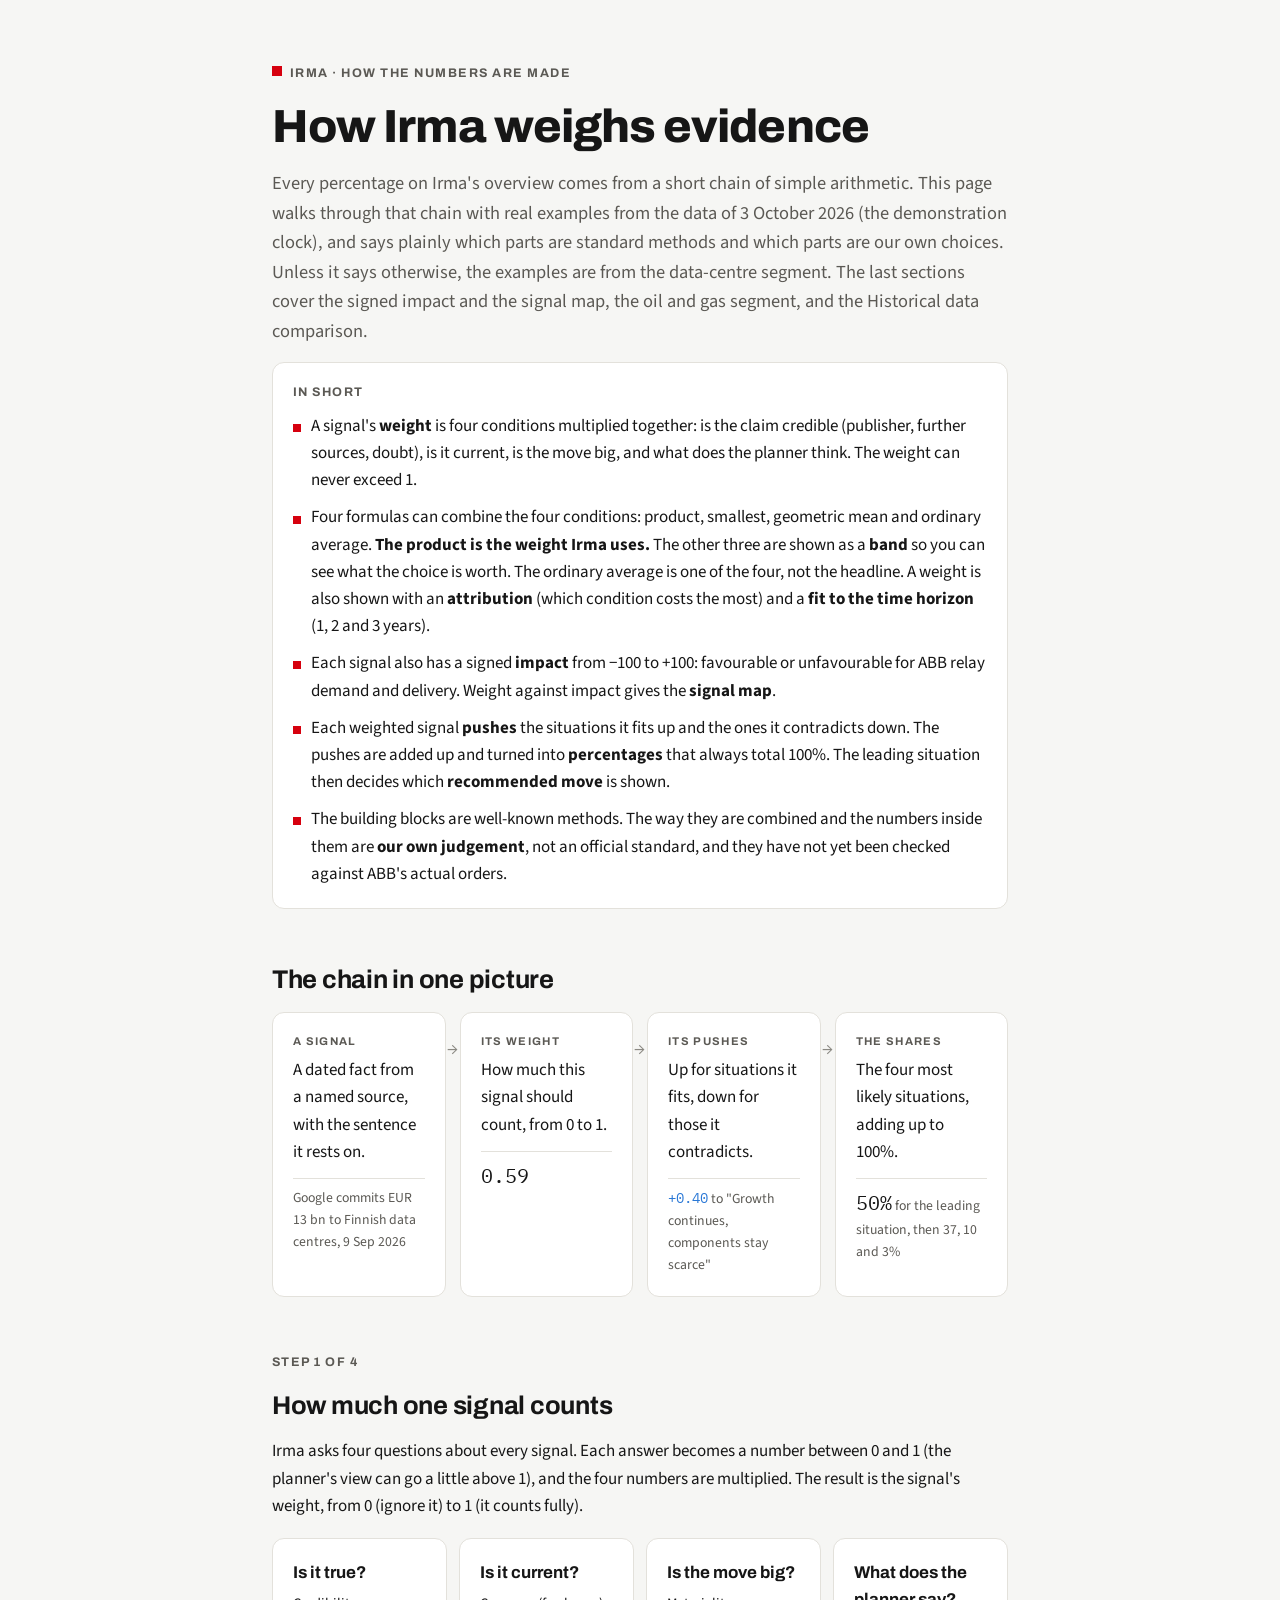
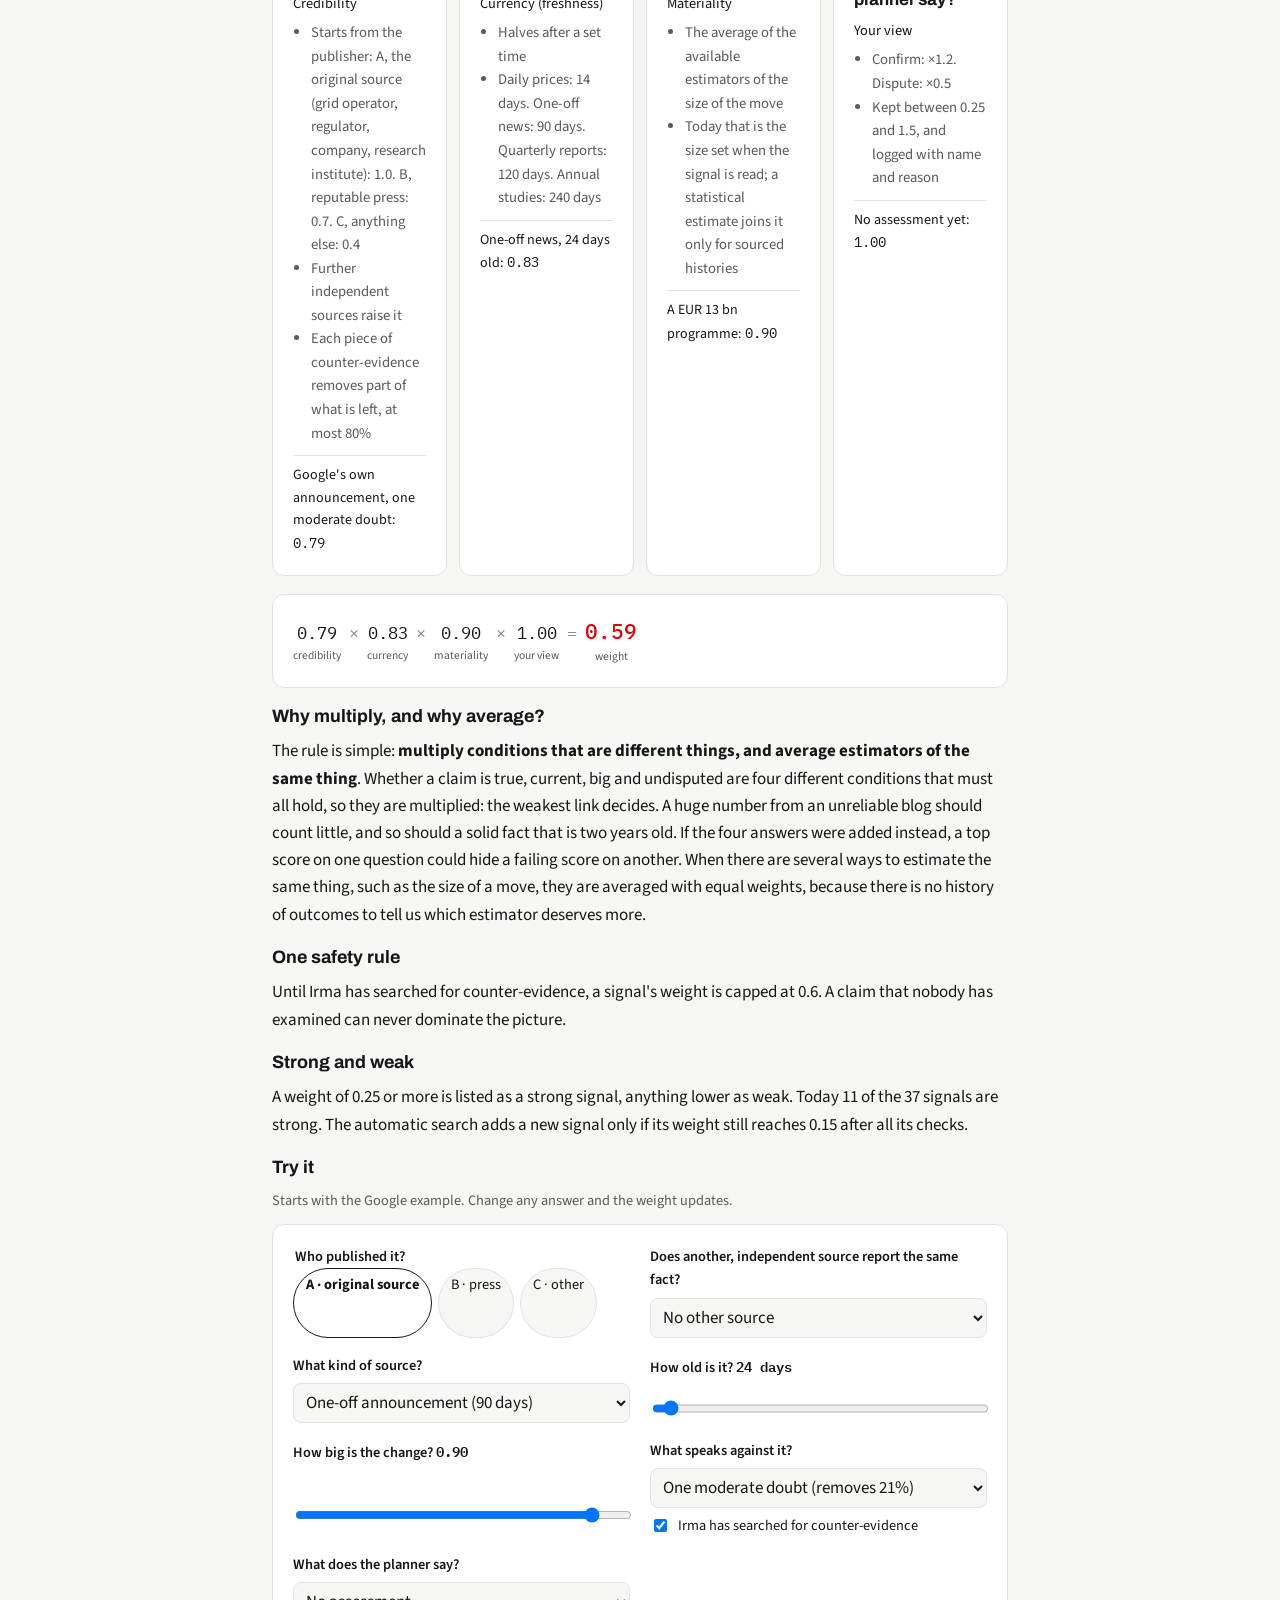
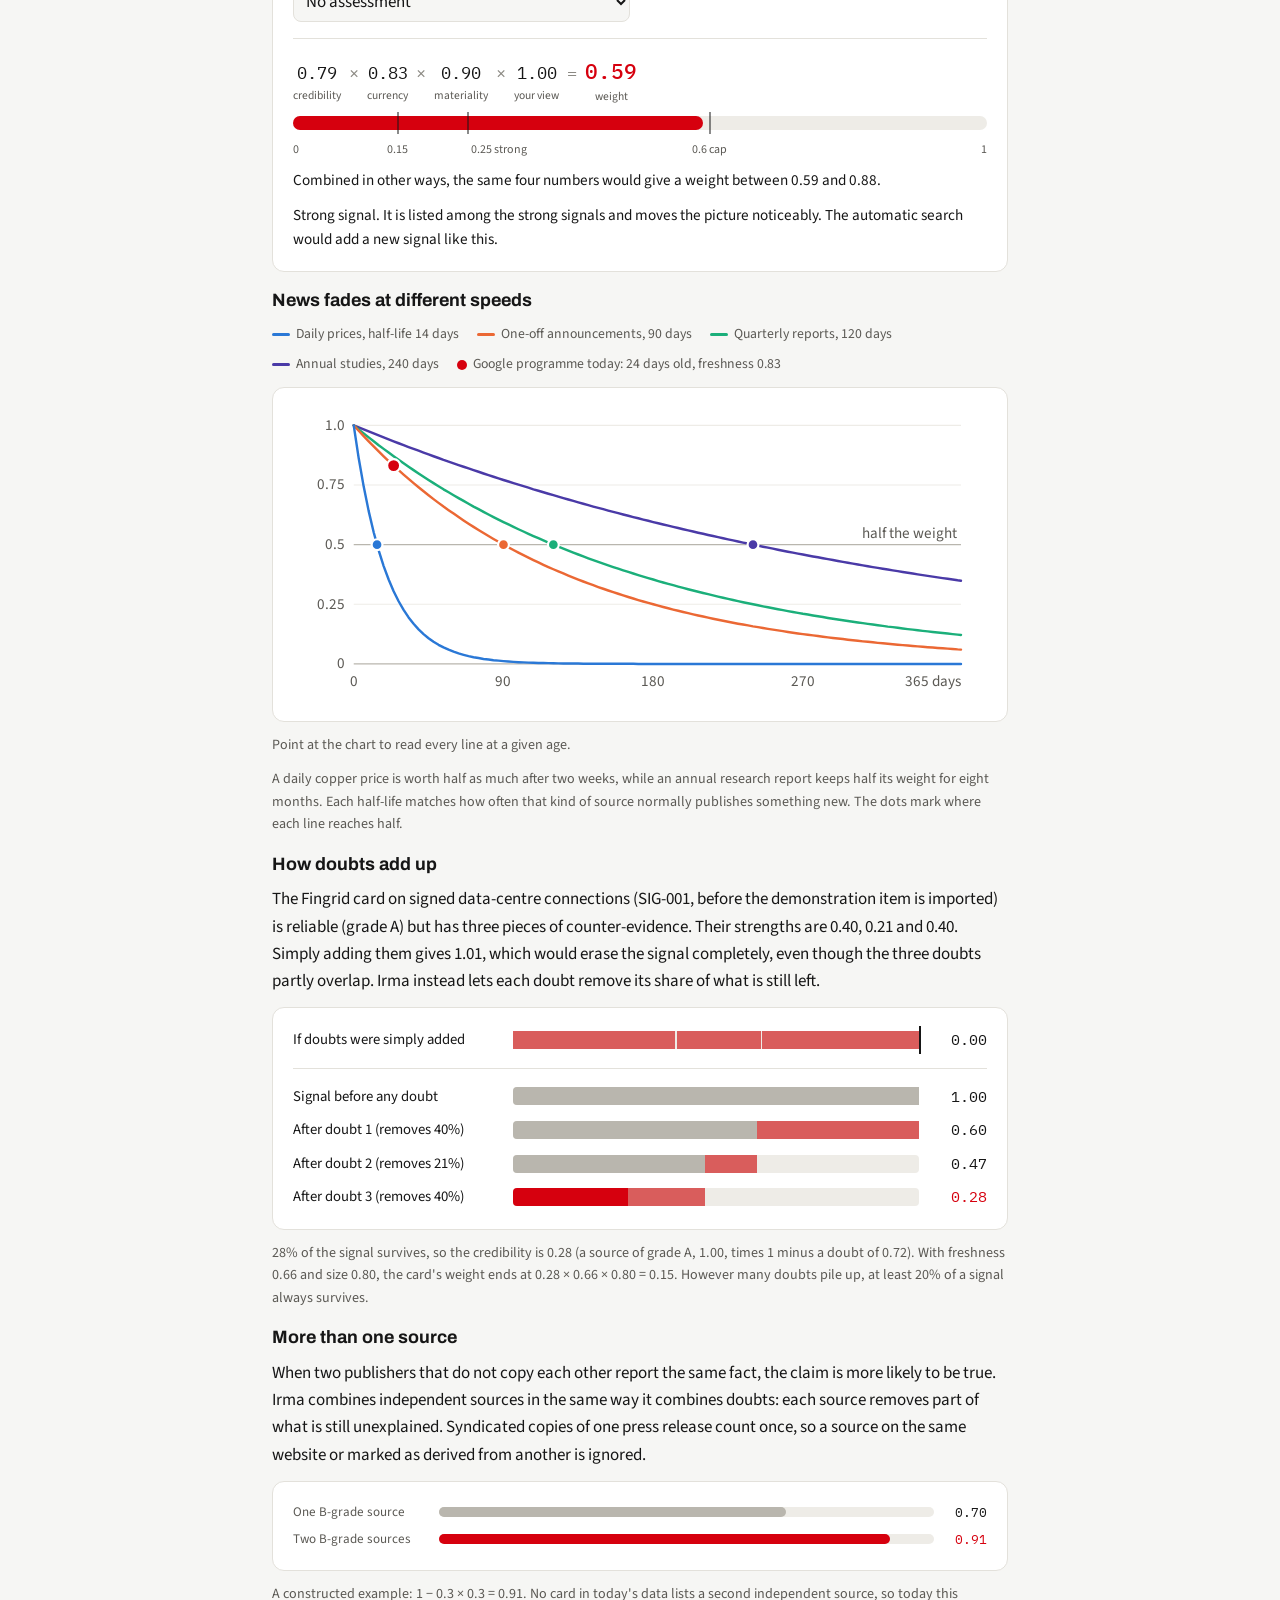
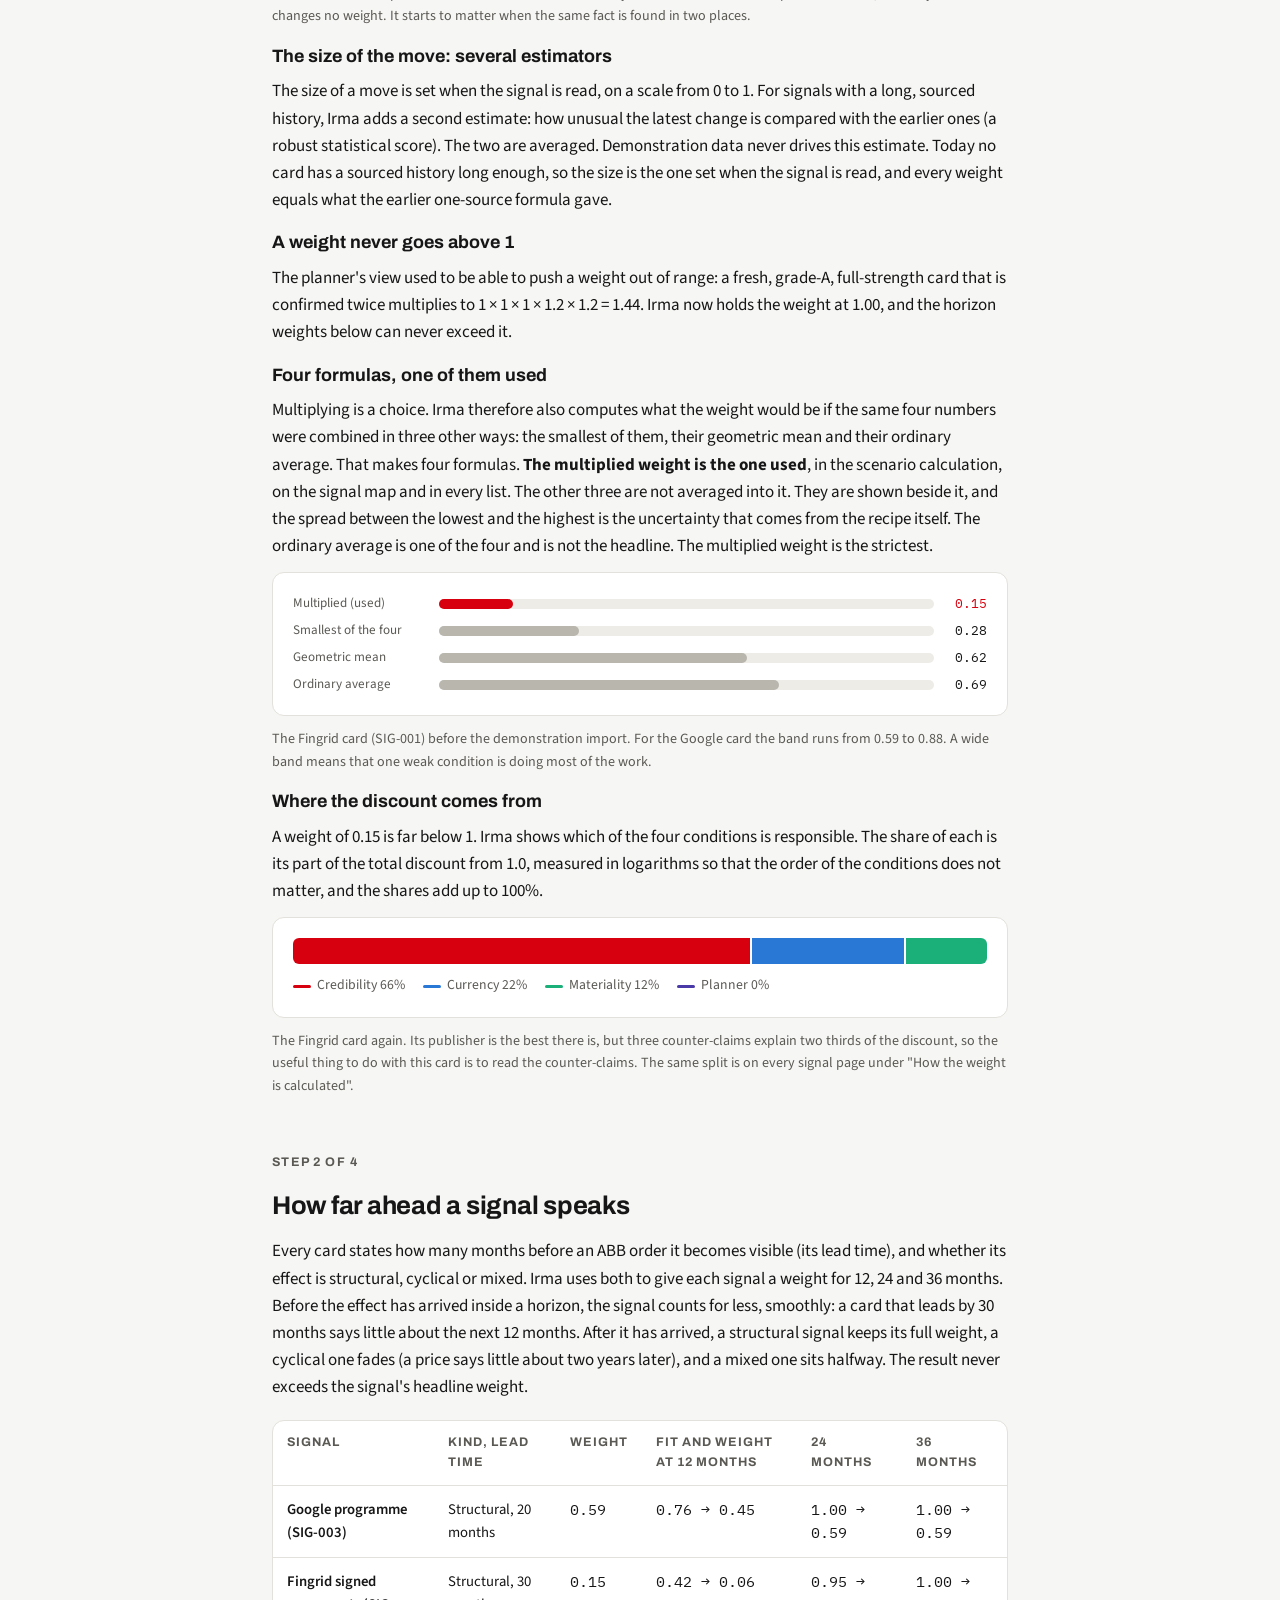
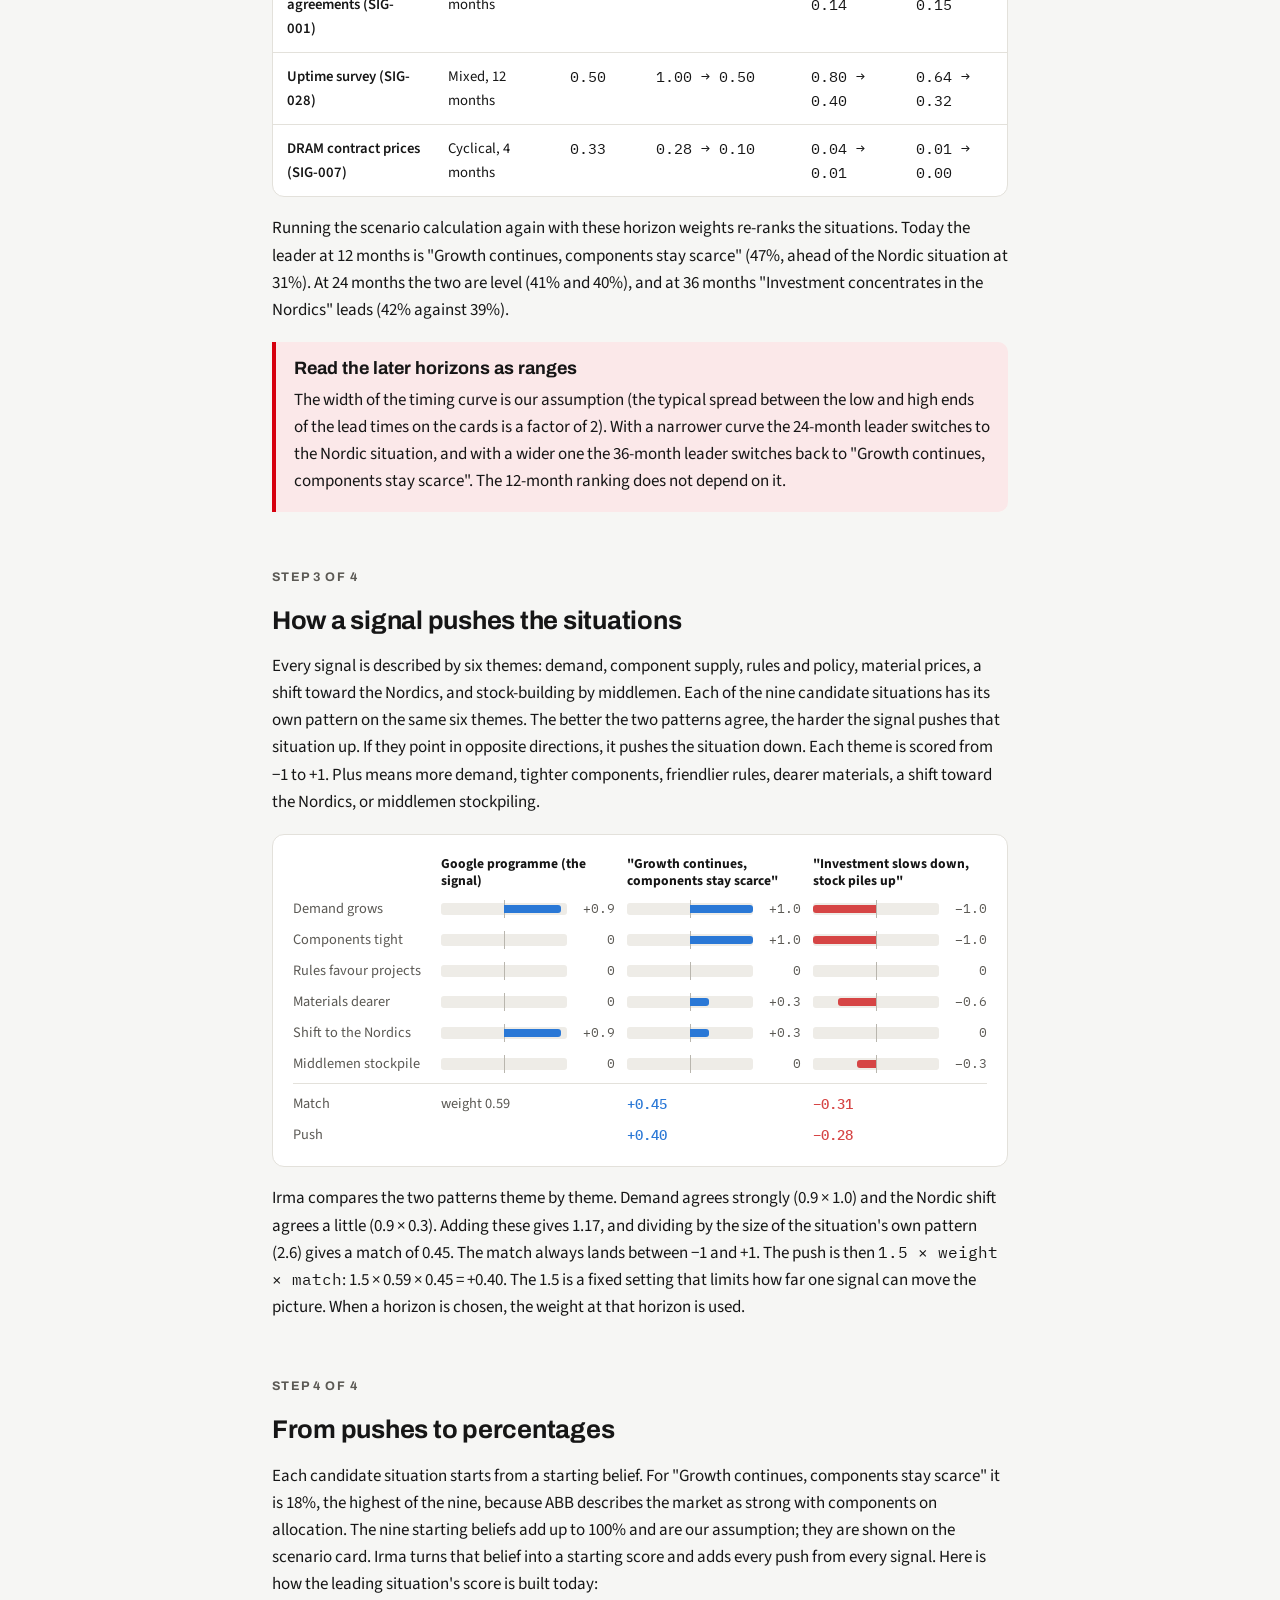
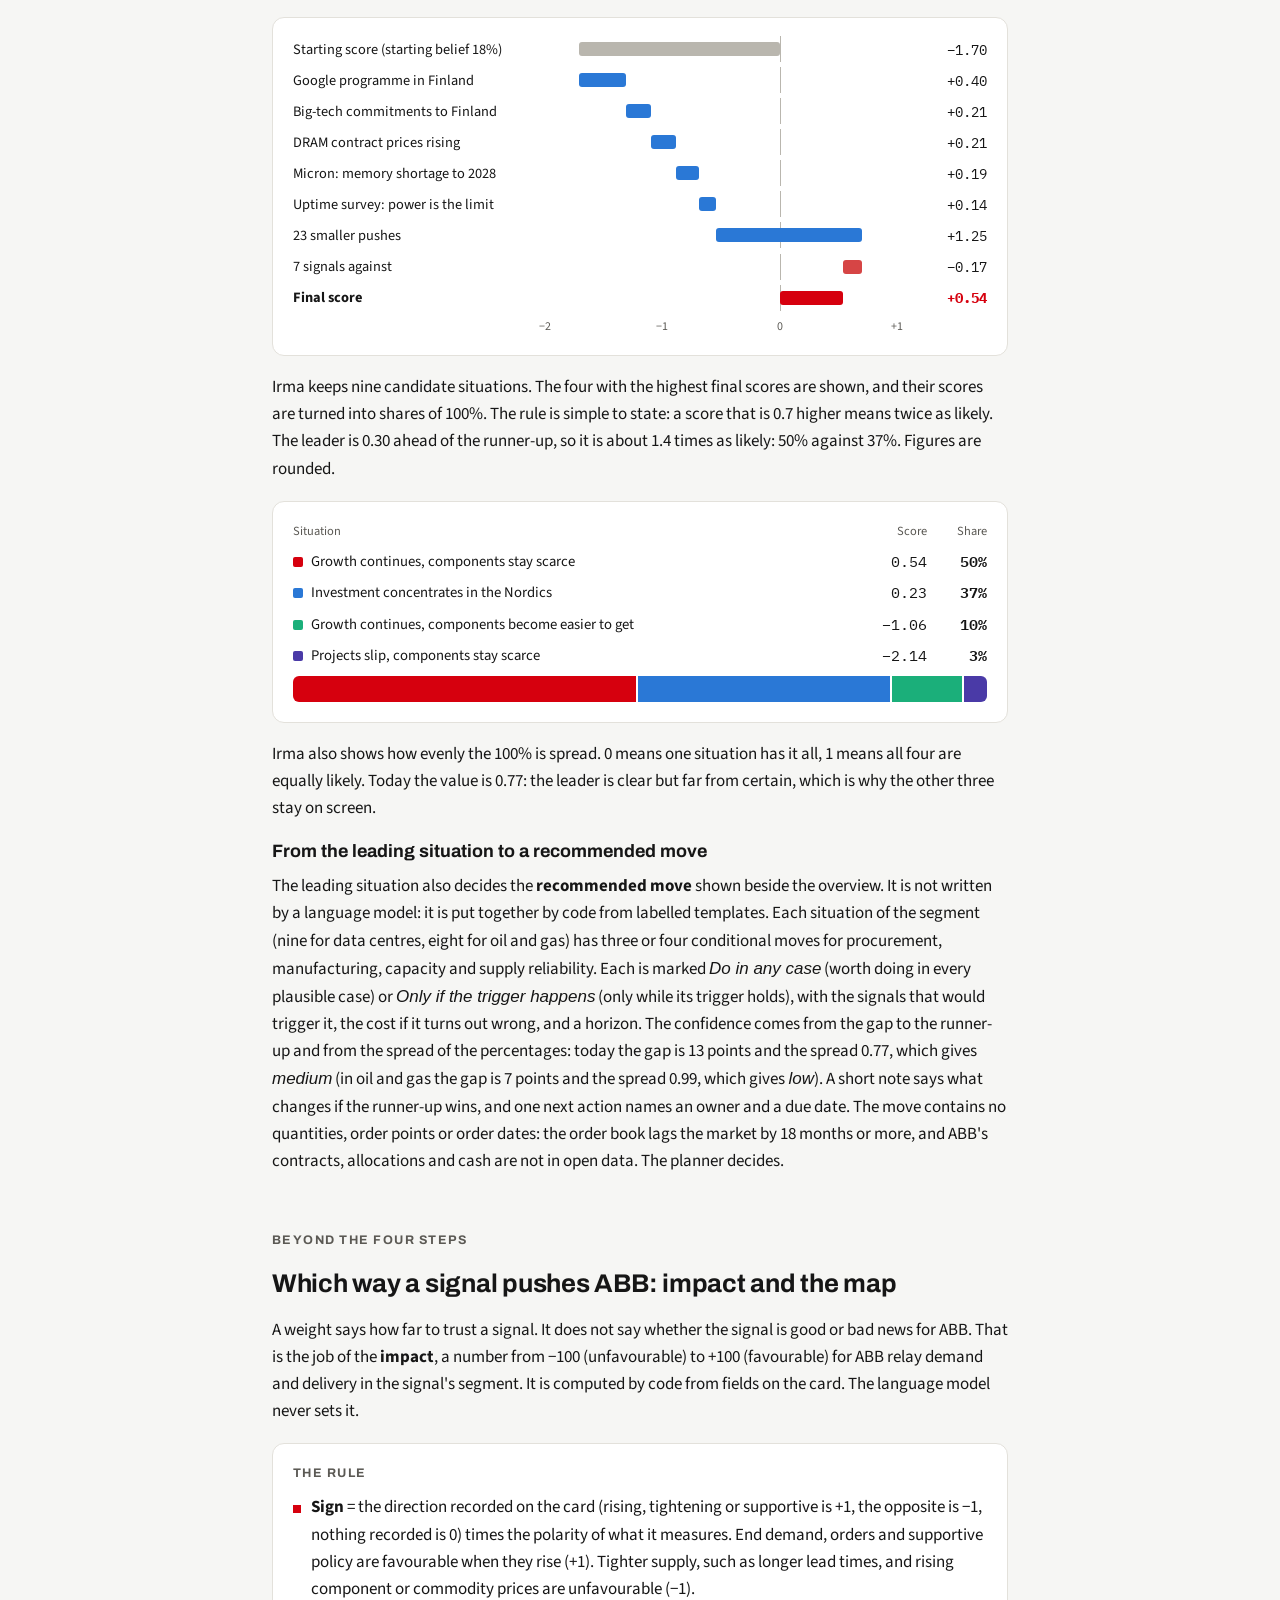
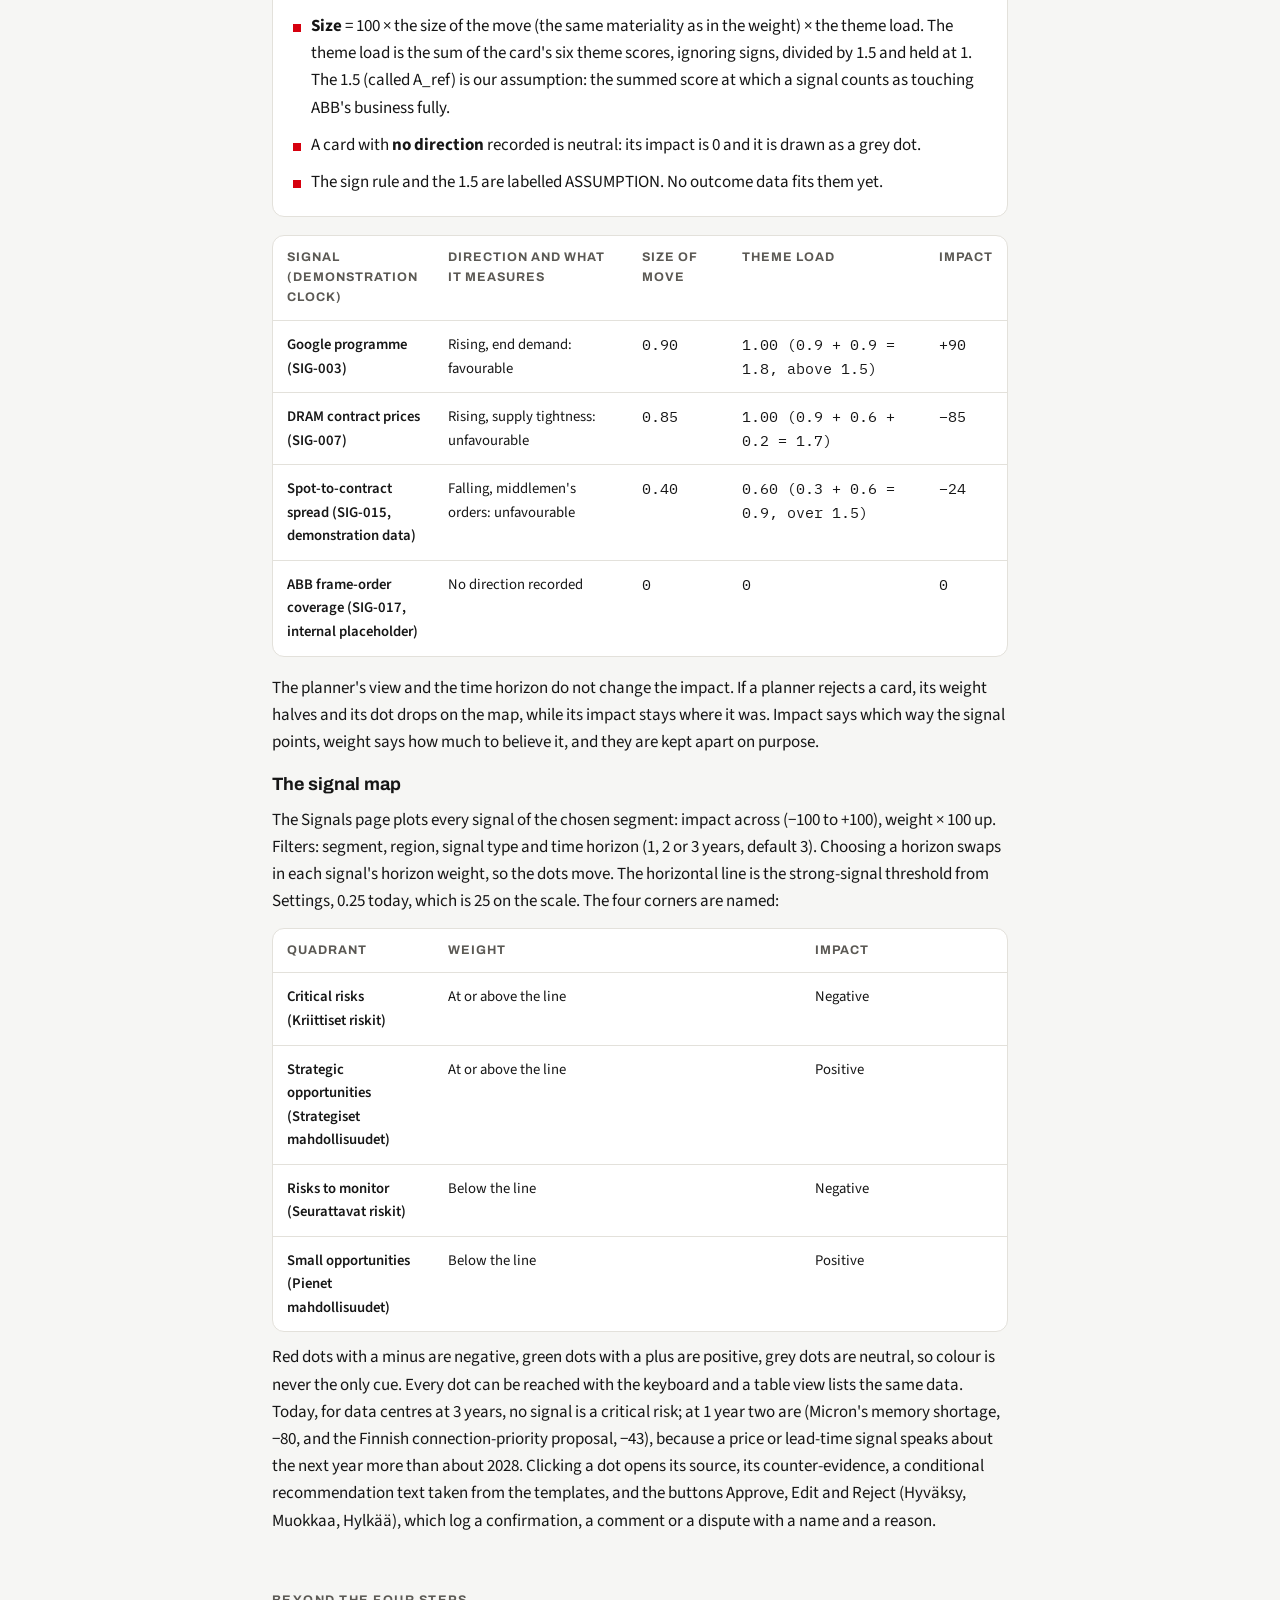
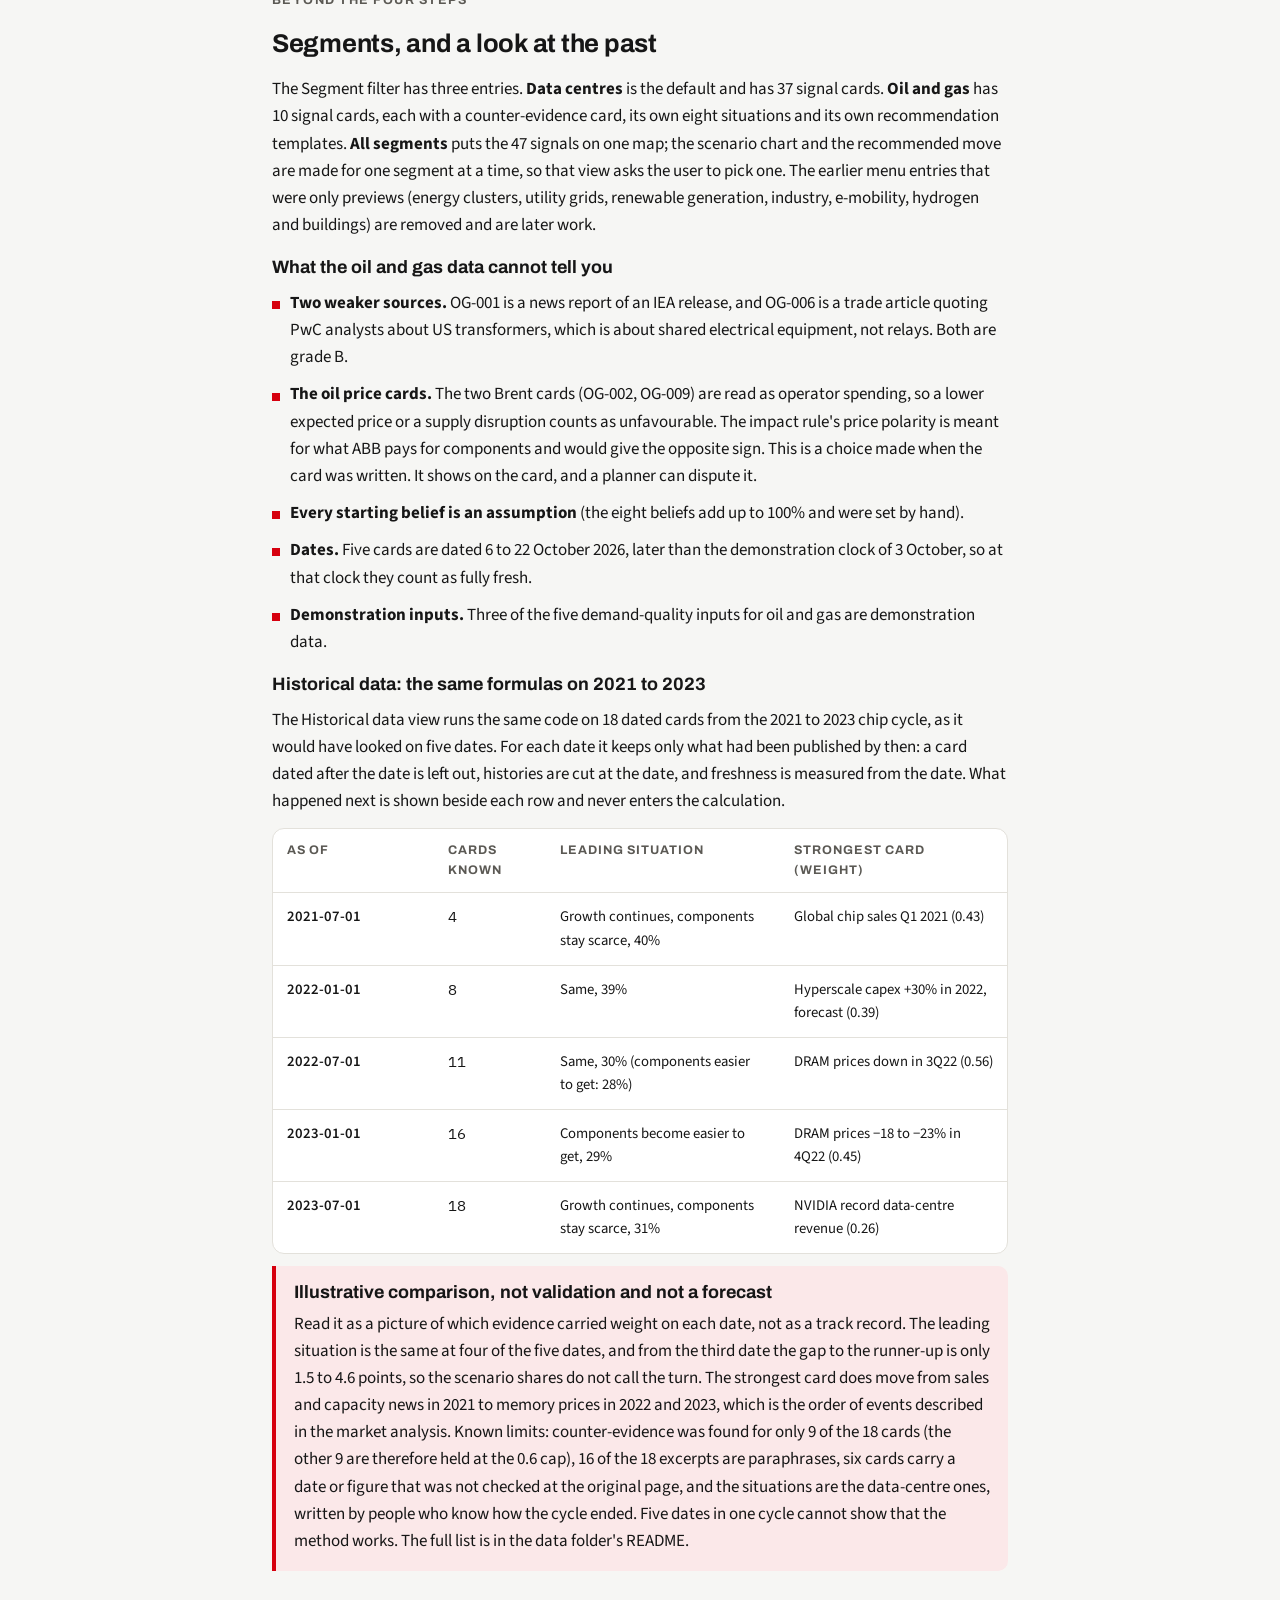
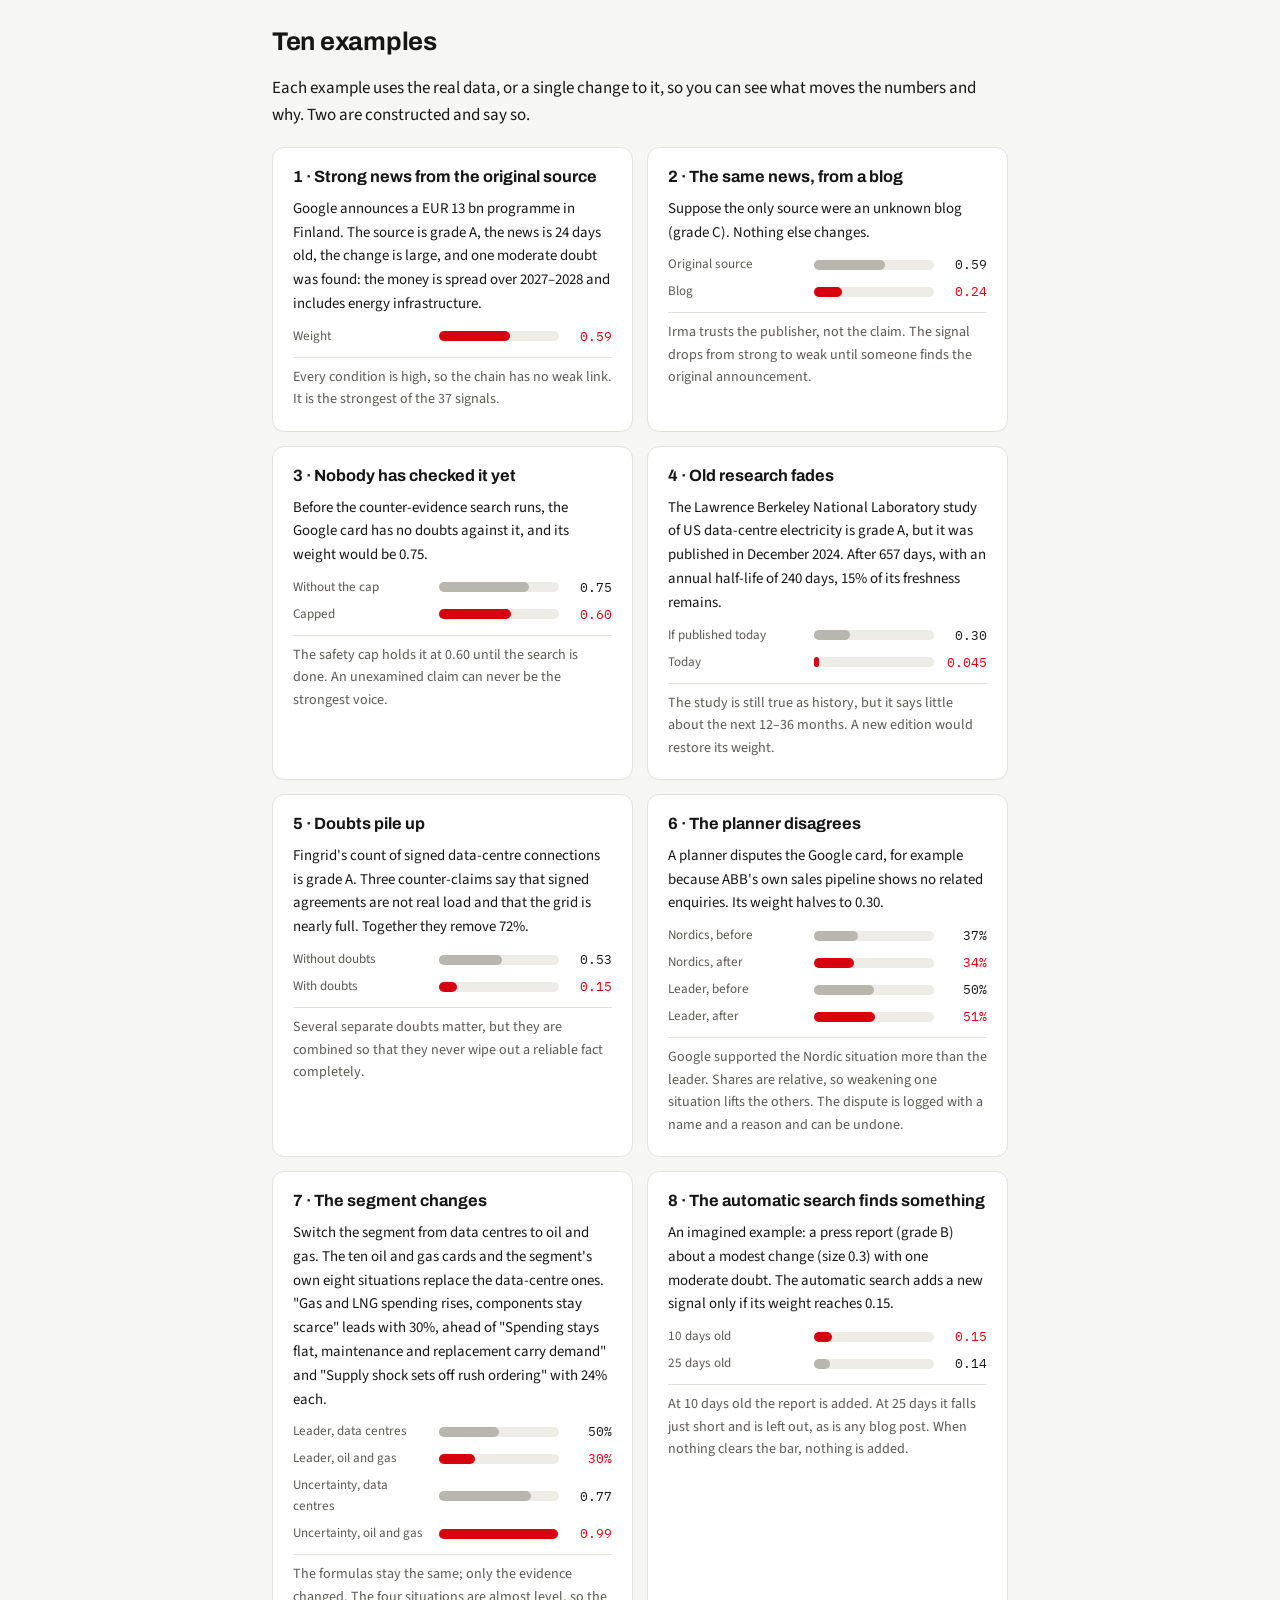
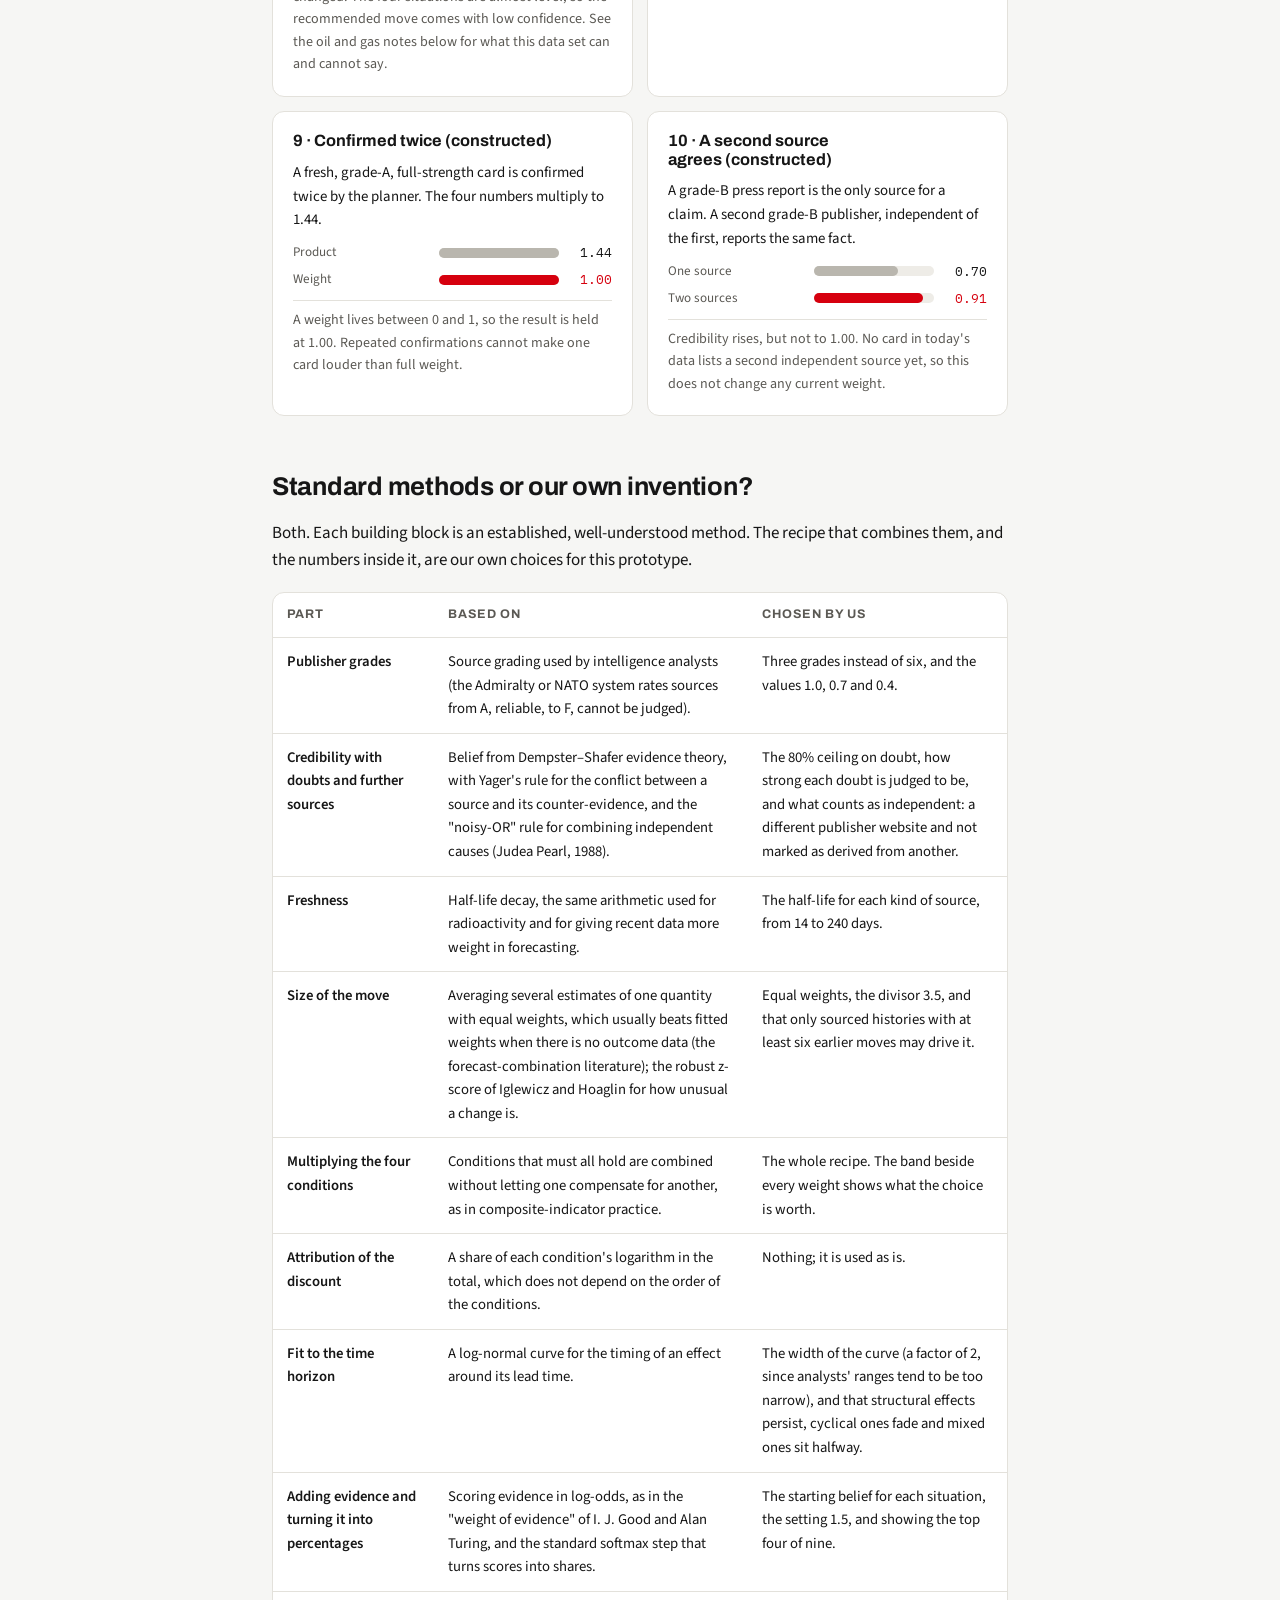
==== commit 08a5de7c: "M6/docs: explainer covers four formulas with the product used, signed impact, signal map, segments, " ====
--- a/docs/how-irma-weighs-evidence.html
+++ b/docs/how-irma-weighs-evidence.html
@@ -221,12 +221,13 @@
   <header class="top">
     <div class="eyebrow"><span class="mark" aria-hidden="true"></span>Irma · how the numbers are made</div>
     <h1>How Irma weighs evidence</h1>
-    <p class="lede">Every percentage on Irma's overview comes from a short chain of simple arithmetic. This page walks through that chain with real examples from the data of 3 October 2026 (the demonstration clock), and says plainly which parts are standard methods and which parts are our own choices.</p>
+    <p class="lede">Every percentage on Irma's overview comes from a short chain of simple arithmetic. This page walks through that chain with real examples from the data of 3 October 2026 (the demonstration clock), and says plainly which parts are standard methods and which parts are our own choices. Unless it says otherwise, the examples are from the data-centre segment. The last sections cover the signed impact and the signal map, the oil and gas segment, and the Historical data comparison.</p>
     <div class="panel">
       <div class="eyebrow" style="margin-bottom:10px">In short</div>
       <ul class="short">
         <li>A signal's <strong>weight</strong> is four conditions multiplied together: is the claim credible (publisher, further sources, doubt), is it current, is the move big, and what does the planner think. The weight can never exceed 1.</li>
-        <li>The weight is shown with a <strong>band</strong> (what it would be if the four conditions were combined in other ways), an <strong>attribution</strong> (which condition costs the most), and a <strong>fit to the time horizon</strong> (1, 2 and 3 years).</li>
+        <li>Four formulas can combine the four conditions: product, smallest, geometric mean and ordinary average. <strong>The product is the weight Irma uses.</strong> The other three are shown as a <strong>band</strong> so you can see what the choice is worth. The ordinary average is one of the four, not the headline. A weight is also shown with an <strong>attribution</strong> (which condition costs the most) and a <strong>fit to the time horizon</strong> (1, 2 and 3 years).</li>
+        <li>Each signal also has a signed <strong>impact</strong> from −100 to +100: favourable or unfavourable for ABB relay demand and delivery. Weight against impact gives the <strong>signal map</strong>.</li>
         <li>Each weighted signal <strong>pushes</strong> the situations it fits up and the ones it contradicts down. The pushes are added up and turned into <strong>percentages</strong> that always total 100%. The leading situation then decides which <strong>recommended move</strong> is shown.</li>
         <li>The building blocks are well-known methods. The way they are combined and the numbers inside them are <strong>our own judgement</strong>, not an official standard, and they have not yet been checked against ABB's actual orders.</li>
       </ul>
@@ -407,8 +408,8 @@
       <p>The planner's view used to be able to push a weight out of range: a fresh, grade-A, full-strength card that is confirmed twice multiplies to 1 × 1 × 1 × 1.2 × 1.2 = 1.44. Irma now holds the weight at 1.00, and the horizon weights below can never exceed it.</p>
     </div>
     <div class="stack">
-      <h3>The band: how much the recipe matters</h3>
-      <p>Multiplying is a choice. Irma therefore also shows what the weight would be if the same four numbers were combined in other ways: the smallest of them, their geometric mean and their ordinary average. The spread is the uncertainty that comes from the recipe itself. The multiplied weight, which is the one used, is the strictest.</p>
+      <h3>Four formulas, one of them used</h3>
+      <p>Multiplying is a choice. Irma therefore also computes what the weight would be if the same four numbers were combined in three other ways: the smallest of them, their geometric mean and their ordinary average. That makes four formulas. <strong>The multiplied weight is the one used</strong>, in the scenario calculation, on the signal map and in every list. The other three are not averaged into it. They are shown beside it, and the spread between the lowest and the highest is the uncertainty that comes from the recipe itself. The ordinary average is one of the four and is not the headline. The multiplied weight is the strictest.</p>
       <div class="panel"><div class="mini">
         <div class="mini-row after-row"><span>Multiplied (used)</span><span class="mini-track"><span class="after" style="width:15.0%"></span></span><span class="v">0.15</span></div>
         <div class="mini-row"><span>Smallest of the four</span><span class="mini-track"><span class="before" style="width:28.4%"></span></span><span class="v">0.28</span></div>
@@ -500,7 +501,86 @@
 
     <div class="stack">
       <h3>From the leading situation to a recommended move</h3>
-      <p>The leading situation also decides the <strong>recommended move</strong> shown beside the overview. It is not written by a language model: it is put together by code from labelled templates. Each of the nine situations has three or four conditional moves for procurement, manufacturing, capacity and supply reliability, each tagged <em>no-regret</em> (worth doing in every plausible case) or <em>contingent</em> (only while its trigger holds), with the signals that would trigger it, the cost if it turns out wrong, and a horizon. The confidence comes from the gap to the runner-up and from the spread of the percentages: today the gap is 13 points and the spread 0.77, which gives <em>medium</em>. A hedge says what changes if the runner-up overtakes, and one next action names an owner and a due date. The move contains no quantities, order points or order dates: the order book lags the market by 18 months or more, and ABB's contracts, allocations and cash are not in open data. The planner decides.</p>
+      <p>The leading situation also decides the <strong>recommended move</strong> shown beside the overview. It is not written by a language model: it is put together by code from labelled templates. Each situation of the segment (nine for data centres, eight for oil and gas) has three or four conditional moves for procurement, manufacturing, capacity and supply reliability. Each is marked <em>Do in any case</em> (worth doing in every plausible case) or <em>Only if the trigger happens</em> (only while its trigger holds), with the signals that would trigger it, the cost if it turns out wrong, and a horizon. The confidence comes from the gap to the runner-up and from the spread of the percentages: today the gap is 13 points and the spread 0.77, which gives <em>medium</em> (in oil and gas the gap is 7 points and the spread 0.99, which gives <em>low</em>). A short note says what changes if the runner-up wins, and one next action names an owner and a due date. The move contains no quantities, order points or order dates: the order book lags the market by 18 months or more, and ABB's contracts, allocations and cash are not in open data. The planner decides.</p>
+    </div>
+  </section>
+
+  <section aria-labelledby="im">
+    <div class="eyebrow">Beyond the four steps</div>
+    <h2 id="im">Which way a signal pushes ABB: impact and the map</h2>
+    <p>A weight says how far to trust a signal. It does not say whether the signal is good or bad news for ABB. That is the job of the <strong>impact</strong>, a number from −100 (unfavourable) to +100 (favourable) for ABB relay demand and delivery in the signal's segment. It is computed by code from fields on the card. The language model never sets it.</p>
+    <div class="panel">
+      <div class="eyebrow" style="margin-bottom:10px">The rule</div>
+      <ul class="short">
+        <li><strong>Sign</strong> = the direction recorded on the card (rising, tightening or supportive is +1, the opposite is −1, nothing recorded is 0) times the polarity of what it measures. End demand, orders and supportive policy are favourable when they rise (+1). Tighter supply, such as longer lead times, and rising component or commodity prices are unfavourable (−1).</li>
+        <li><strong>Size</strong> = 100 × the size of the move (the same materiality as in the weight) × the theme load. The theme load is the sum of the card's six theme scores, ignoring signs, divided by 1.5 and held at 1. The 1.5 (called A_ref) is our assumption: the summed score at which a signal counts as touching ABB's business fully.</li>
+        <li>A card with <strong>no direction</strong> recorded is neutral: its impact is 0 and it is drawn as a grey dot.</li>
+        <li>The sign rule and the 1.5 are labelled ASSUMPTION. No outcome data fits them yet.</li>
+      </ul>
+    </div>
+    <div class="table-scroll">
+      <table>
+        <thead><tr><th>Signal (demonstration clock)</th><th>Direction and what it measures</th><th>Size of move</th><th>Theme load</th><th>Impact</th></tr></thead>
+        <tbody>
+          <tr><td>Google programme (SIG-003)</td><td data-label="Direction">Rising, end demand: favourable</td><td data-label="Size" class="num">0.90</td><td data-label="Theme load" class="num">1.00 (0.9 + 0.9 = 1.8, above 1.5)</td><td data-label="Impact" class="num">+90</td></tr>
+          <tr><td>DRAM contract prices (SIG-007)</td><td data-label="Direction">Rising, supply tightness: unfavourable</td><td data-label="Size" class="num">0.85</td><td data-label="Theme load" class="num">1.00 (0.9 + 0.6 + 0.2 = 1.7)</td><td data-label="Impact" class="num">−85</td></tr>
+          <tr><td>Spot-to-contract spread (SIG-015, demonstration data)</td><td data-label="Direction">Falling, middlemen's orders: unfavourable</td><td data-label="Size" class="num">0.40</td><td data-label="Theme load" class="num">0.60 (0.3 + 0.6 = 0.9, over 1.5)</td><td data-label="Impact" class="num">−24</td></tr>
+          <tr><td>ABB frame-order coverage (SIG-017, internal placeholder)</td><td data-label="Direction">No direction recorded</td><td data-label="Size" class="num">0</td><td data-label="Theme load" class="num">0</td><td data-label="Impact" class="num">0</td></tr>
+        </tbody>
+      </table>
+    </div>
+    <p>The planner's view and the time horizon do not change the impact. If a planner rejects a card, its weight halves and its dot drops on the map, while its impact stays where it was. Impact says which way the signal points, weight says how much to believe it, and they are kept apart on purpose.</p>
+    <div class="stack">
+      <h3>The signal map</h3>
+      <p>The Signals page plots every signal of the chosen segment: impact across (−100 to +100), weight × 100 up. Filters: segment, region, signal type and time horizon (1, 2 or 3 years, default 3). Choosing a horizon swaps in each signal's horizon weight, so the dots move. The horizontal line is the strong-signal threshold from Settings, 0.25 today, which is 25 on the scale. The four corners are named:</p>
+      <div class="table-scroll">
+        <table>
+          <thead><tr><th>Quadrant</th><th>Weight</th><th>Impact</th></tr></thead>
+          <tbody>
+            <tr><td>Critical risks (Kriittiset riskit)</td><td data-label="Weight">At or above the line</td><td data-label="Impact">Negative</td></tr>
+            <tr><td>Strategic opportunities (Strategiset mahdollisuudet)</td><td data-label="Weight">At or above the line</td><td data-label="Impact">Positive</td></tr>
+            <tr><td>Risks to monitor (Seurattavat riskit)</td><td data-label="Weight">Below the line</td><td data-label="Impact">Negative</td></tr>
+            <tr><td>Small opportunities (Pienet mahdollisuudet)</td><td data-label="Weight">Below the line</td><td data-label="Impact">Positive</td></tr>
+          </tbody>
+        </table>
+      </div>
+      <p>Red dots with a minus are negative, green dots with a plus are positive, grey dots are neutral, so colour is never the only cue. Every dot can be reached with the keyboard and a table view lists the same data. Today, for data centres at 3 years, no signal is a critical risk; at 1 year two are (Micron's memory shortage, −80, and the Finnish connection-priority proposal, −43), because a price or lead-time signal speaks about the next year more than about 2028. Clicking a dot opens its source, its counter-evidence, a conditional recommendation text taken from the templates, and the buttons Approve, Edit and Reject (Hyväksy, Muokkaa, Hylkää), which log a confirmation, a comment or a dispute with a name and a reason.</p>
+    </div>
+  </section>
+
+  <section aria-labelledby="seg">
+    <div class="eyebrow">Beyond the four steps</div>
+    <h2 id="seg">Segments, and a look at the past</h2>
+    <p>The Segment filter has three entries. <strong>Data centres</strong> is the default and has 37 signal cards. <strong>Oil and gas</strong> has 10 signal cards, each with a counter-evidence card, its own eight situations and its own recommendation templates. <strong>All segments</strong> puts the 47 signals on one map; the scenario chart and the recommended move are made for one segment at a time, so that view asks the user to pick one. The earlier menu entries that were only previews (energy clusters, utility grids, renewable generation, industry, e-mobility, hydrogen and buildings) are removed and are later work.</p>
+    <div class="stack">
+      <h3>What the oil and gas data cannot tell you</h3>
+      <ul class="short">
+        <li><strong>Two weaker sources.</strong> OG-001 is a news report of an IEA release, and OG-006 is a trade article quoting PwC analysts about US transformers, which is about shared electrical equipment, not relays. Both are grade B.</li>
+        <li><strong>The oil price cards.</strong> The two Brent cards (OG-002, OG-009) are read as operator spending, so a lower expected price or a supply disruption counts as unfavourable. The impact rule's price polarity is meant for what ABB pays for components and would give the opposite sign. This is a choice made when the card was written. It shows on the card, and a planner can dispute it.</li>
+        <li><strong>Every starting belief is an assumption</strong> (the eight beliefs add up to 100% and were set by hand).</li>
+        <li><strong>Dates.</strong> Five cards are dated 6 to 22 October 2026, later than the demonstration clock of 3 October, so at that clock they count as fully fresh.</li>
+        <li><strong>Demonstration inputs.</strong> Three of the five demand-quality inputs for oil and gas are demonstration data.</li>
+      </ul>
+    </div>
+    <div class="stack">
+      <h3>Historical data: the same formulas on 2021 to 2023</h3>
+      <p>The Historical data view runs the same code on 18 dated cards from the 2021 to 2023 chip cycle, as it would have looked on five dates. For each date it keeps only what had been published by then: a card dated after the date is left out, histories are cut at the date, and freshness is measured from the date. What happened next is shown beside each row and never enters the calculation.</p>
+      <div class="table-scroll">
+        <table>
+          <thead><tr><th>As of</th><th>Cards known</th><th>Leading situation</th><th>Strongest card (weight)</th></tr></thead>
+          <tbody>
+            <tr><td>2021-07-01</td><td data-label="Cards" class="num">4</td><td data-label="Leader">Growth continues, components stay scarce, 40%</td><td data-label="Strongest">Global chip sales Q1 2021 (0.43)</td></tr>
+            <tr><td>2022-01-01</td><td data-label="Cards" class="num">8</td><td data-label="Leader">Same, 39%</td><td data-label="Strongest">Hyperscale capex +30% in 2022, forecast (0.39)</td></tr>
+            <tr><td>2022-07-01</td><td data-label="Cards" class="num">11</td><td data-label="Leader">Same, 30% (components easier to get: 28%)</td><td data-label="Strongest">DRAM prices down in 3Q22 (0.56)</td></tr>
+            <tr><td>2023-01-01</td><td data-label="Cards" class="num">16</td><td data-label="Leader">Components become easier to get, 29%</td><td data-label="Strongest">DRAM prices −18 to −23% in 4Q22 (0.45)</td></tr>
+            <tr><td>2023-07-01</td><td data-label="Cards" class="num">18</td><td data-label="Leader">Growth continues, components stay scarce, 31%</td><td data-label="Strongest">NVIDIA record data-centre revenue (0.26)</td></tr>
+          </tbody>
+        </table>
+      </div>
+      <div class="verdict">
+        <h3>Illustrative comparison, not validation and not a forecast</h3>
+        <p>Read it as a picture of which evidence carried weight on each date, not as a track record. The leading situation is the same at four of the five dates, and from the third date the gap to the runner-up is only 1.5 to 4.6 points, so the scenario shares do not call the turn. The strongest card does move from sales and capacity news in 2021 to memory prices in 2022 and 2023, which is the order of events described in the market analysis. Known limits: counter-evidence was found for only 9 of the 18 cards (the other 9 are therefore held at the 0.6 cap), 16 of the 18 excerpts are paraphrases, six cards carry a date or figure that was not checked at the original page, and the situations are the data-centre ones, written by people who know how the cycle ended. Five dates in one cycle cannot show that the method works. The full list is in the data folder's README.</p>
+      </div>
     </div>
   </section>
 
@@ -514,7 +594,7 @@
       <article class="panel case"><h3>4 · Old research fades</h3><p class="what">The Lawrence Berkeley National Laboratory study of US data-centre electricity is grade A, but it was published in December 2024. After 657 days, with an annual half-life of 240 days, 15% of its freshness remains.</p><div class="mini"><div class="mini-row"><span>If published today</span><span class="mini-track"><span class="before" style="width:30.0%"></span></span><span class="v">0.30</span></div><div class="mini-row after-row"><span>Today</span><span class="mini-track"><span class="after" style="width:4.5%"></span></span><span class="v">0.045</span></div></div><p class="why">The study is still true as history, but it says little about the next 12–36 months. A new edition would restore its weight.</p></article>
       <article class="panel case"><h3>5 · Doubts pile up</h3><p class="what">Fingrid&#x27;s count of signed data-centre connections is grade A. Three counter-claims say that signed agreements are not real load and that the grid is nearly full. Together they remove 72%.</p><div class="mini"><div class="mini-row"><span>Without doubts</span><span class="mini-track"><span class="before" style="width:52.8%"></span></span><span class="v">0.53</span></div><div class="mini-row after-row"><span>With doubts</span><span class="mini-track"><span class="after" style="width:15.0%"></span></span><span class="v">0.15</span></div></div><p class="why">Several separate doubts matter, but they are combined so that they never wipe out a reliable fact completely.</p></article>
       <article class="panel case"><h3>6 · The planner disagrees</h3><p class="what">A planner disputes the Google card, for example because ABB&#x27;s own sales pipeline shows no related enquiries. Its weight halves to 0.30.</p><div class="mini"><div class="mini-row"><span>Nordics, before</span><span class="mini-track"><span class="before" style="width:36.7%"></span></span><span class="v">37%</span></div><div class="mini-row after-row"><span>Nordics, after</span><span class="mini-track"><span class="after" style="width:33.9%"></span></span><span class="v">34%</span></div><div class="mini-row"><span>Leader, before</span><span class="mini-track"><span class="before" style="width:49.8%"></span></span><span class="v">50%</span></div><div class="mini-row after-row"><span>Leader, after</span><span class="mini-track"><span class="after" style="width:51.0%"></span></span><span class="v">51%</span></div></div><p class="why">Google supported the Nordic situation more than the leader. Shares are relative, so weakening one situation lifts the others. The dispute is logged with a name and a reason and can be undone.</p></article>
-      <article class="panel case"><h3>7 · The world changes</h3><p class="what">&quot;World situation 2&quot; is a constructed downturn made of demo data. With 24 different signals, the top four change completely: &quot;Duplicate orders unwind, stock is released&quot; leads with 36%, just ahead of &quot;Investment slows down, stock piles up&quot; with 35%.</p><div class="mini"><div class="mini-row"><span>Leader, today</span><span class="mini-track"><span class="before" style="width:49.8%"></span></span><span class="v">50%</span></div><div class="mini-row after-row"><span>Leader, world 2</span><span class="mini-track"><span class="after" style="width:35.9%"></span></span><span class="v">36%</span></div><div class="mini-row"><span>Uncertainty, today</span><span class="mini-track"><span class="before" style="width:76.6%"></span></span><span class="v">0.77</span></div><div class="mini-row after-row"><span>Uncertainty, world 2</span><span class="mini-track"><span class="after" style="width:93.4%"></span></span><span class="v">0.93</span></div></div><p class="why">The formulas stay the same; only the evidence changed. A near tie tells the planner to watch the signposts that separate the two situations, and the recommended move says so with low confidence.</p></article>
+      <article class="panel case"><h3>7 · The segment changes</h3><p class="what">Switch the segment from data centres to oil and gas. The ten oil and gas cards and the segment's own eight situations replace the data-centre ones. &quot;Gas and LNG spending rises, components stay scarce&quot; leads with 30%, ahead of &quot;Spending stays flat, maintenance and replacement carry demand&quot; and &quot;Supply shock sets off rush ordering&quot; with 24% each.</p><div class="mini"><div class="mini-row"><span>Leader, data centres</span><span class="mini-track"><span class="before" style="width:49.8%"></span></span><span class="v">50%</span></div><div class="mini-row after-row"><span>Leader, oil and gas</span><span class="mini-track"><span class="after" style="width:30.4%"></span></span><span class="v">30%</span></div><div class="mini-row"><span>Uncertainty, data centres</span><span class="mini-track"><span class="before" style="width:76.6%"></span></span><span class="v">0.77</span></div><div class="mini-row after-row"><span>Uncertainty, oil and gas</span><span class="mini-track"><span class="after" style="width:99.4%"></span></span><span class="v">0.99</span></div></div><p class="why">The formulas stay the same; only the evidence changed. The four situations are almost level, so the recommended move comes with low confidence. See the oil and gas notes below for what this data set can and cannot say.</p></article>
       <article class="panel case"><h3>8 · The automatic search finds something</h3><p class="what">An imagined example: a press report (grade B) about a modest change (size 0.3) with one moderate doubt. The automatic search adds a new signal only if its weight reaches 0.15.</p><div class="mini"><div class="mini-row after-row"><span>10 days old</span><span class="mini-track"><span class="after" style="width:15.4%"></span></span><span class="v">0.15</span></div><div class="mini-row"><span>25 days old</span><span class="mini-track"><span class="before" style="width:13.7%"></span></span><span class="v">0.14</span></div></div><p class="why">At 10 days old the report is added. At 25 days it falls just short and is left out, as is any blog post. When nothing clears the bar, nothing is added.</p></article>
       <article class="panel case"><h3>9 · Confirmed twice (constructed)</h3><p class="what">A fresh, grade-A, full-strength card is confirmed twice by the planner. The four numbers multiply to 1.44.</p><div class="mini"><div class="mini-row"><span>Product</span><span class="mini-track"><span class="before" style="width:100%"></span></span><span class="v">1.44</span></div><div class="mini-row after-row"><span>Weight</span><span class="mini-track"><span class="after" style="width:100%"></span></span><span class="v">1.00</span></div></div><p class="why">A weight lives between 0 and 1, so the result is held at 1.00. Repeated confirmations cannot make one card louder than full weight.</p></article>
       <article class="panel case"><h3>10 · A second source agrees (constructed)</h3><p class="what">A grade-B press report is the only source for a claim. A second grade-B publisher, independent of the first, reports the same fact.</p><div class="mini"><div class="mini-row"><span>One source</span><span class="mini-track"><span class="before" style="width:70%"></span></span><span class="v">0.70</span></div><div class="mini-row after-row"><span>Two sources</span><span class="mini-track"><span class="after" style="width:91%"></span></span><span class="v">0.91</span></div></div><p class="why">Credibility rises, but not to 1.00. No card in today&#x27;s data lists a second independent source yet, so this does not change any current weight.</p></article>
@@ -539,7 +619,9 @@
           <tr><td>Theme matching</td><td data-label="Based on">A simple pattern-similarity score of the kind used widely in data analysis.</td><td data-label="Chosen by us">The six themes, each situation&#x27;s pattern, and each signal&#x27;s theme scores, which are set when the signal is read.</td></tr>
           <tr><td>Uncertainty value</td><td data-label="Based on">Shannon entropy (1948), scaled from 0 to 1.</td><td data-label="Chosen by us">Nothing; it is used as is.</td></tr>
           <tr><td>Scenarios with signposts</td><td data-label="Based on">Scenario planning as used in corporate foresight since the 1970s, best known from Shell, with signposts that confirm or refute each scenario.</td><td data-label="Chosen by us">The nine candidate situations and their texts.</td></tr>
-          <tr><td>Recommended move</td><td data-label="Based on">The &quot;no-regret&quot; and &quot;contingent&quot; vocabulary of decision-making under uncertainty: do what pays in every case now, and prepare the rest behind a trigger.</td><td data-label="Chosen by us">All templates, the confidence thresholds, the two-week due date and the four-week revisit date. Every one is labelled ASSUMPTION.</td></tr>
+          <tr><td>Signed impact</td><td data-label="Based on">Nothing standard: a plain rule that multiplies the direction recorded on a card by the polarity of what it measures, and scales by the size of the move and the number of themes touched.</td><td data-label="Chosen by us">The whole rule: the polarity of each measure, the divisor 1.5 and the use of the sum of the six theme scores. Every one is labelled ASSUMPTION.</td></tr>
+          <tr><td>Historical comparison</td><td data-label="Based on">The usual rule for looking back without hindsight: use only what was published by the date, and keep the outcome out of the calculation.</td><td data-label="Chosen by us">The five half-yearly dates, the reference date 1 July 2023 and every judgement field on the 18 cards.</td></tr>
+          <tr><td>Recommended move</td><td data-label="Based on">The &quot;no-regret&quot; and &quot;contingent&quot; vocabulary of decision-making under uncertainty (shown on screen as &quot;Do in any case&quot; and &quot;Only if the trigger happens&quot;): do what pays in every case now, and prepare the rest behind a trigger.</td><td data-label="Chosen by us">All templates, the confidence thresholds, the two-week due date and the four-week revisit date. Every one is labelled ASSUMPTION.</td></tr>
           <tr><td>The 0.6 cap, ×1.2 and ×0.5 for the planner</td><td data-label="Based on">Common practice in evidence scoring, but no single standard.</td><td data-label="Chosen by us">The numbers.</td></tr>
         </tbody>
       </table>
@@ -559,7 +641,7 @@
     </div>
   </section>
 
-  <footer>Figures come from Irma's data for the current world situation on 3 October 2026 (the demonstration clock) and are rounded. The formulas are in the app's engine files weights.py, archetypes.py and recommend.py. Irma proposes conditional moves and a next action; it gives no order quantities and no order timing, and the planner decides.</footer>
+  <footer>Figures come from Irma's data for the data-centre segment on 3 October 2026 (the demonstration clock), unless a section says otherwise, and are rounded. The formulas are in the app's engine files weights.py, impact.py, archetypes.py, recommend.py and historical.py. Irma proposes conditional moves and a next action; it gives no order quantities and no order timing, and the planner decides.</footer>
 </div>
 
 <script>
